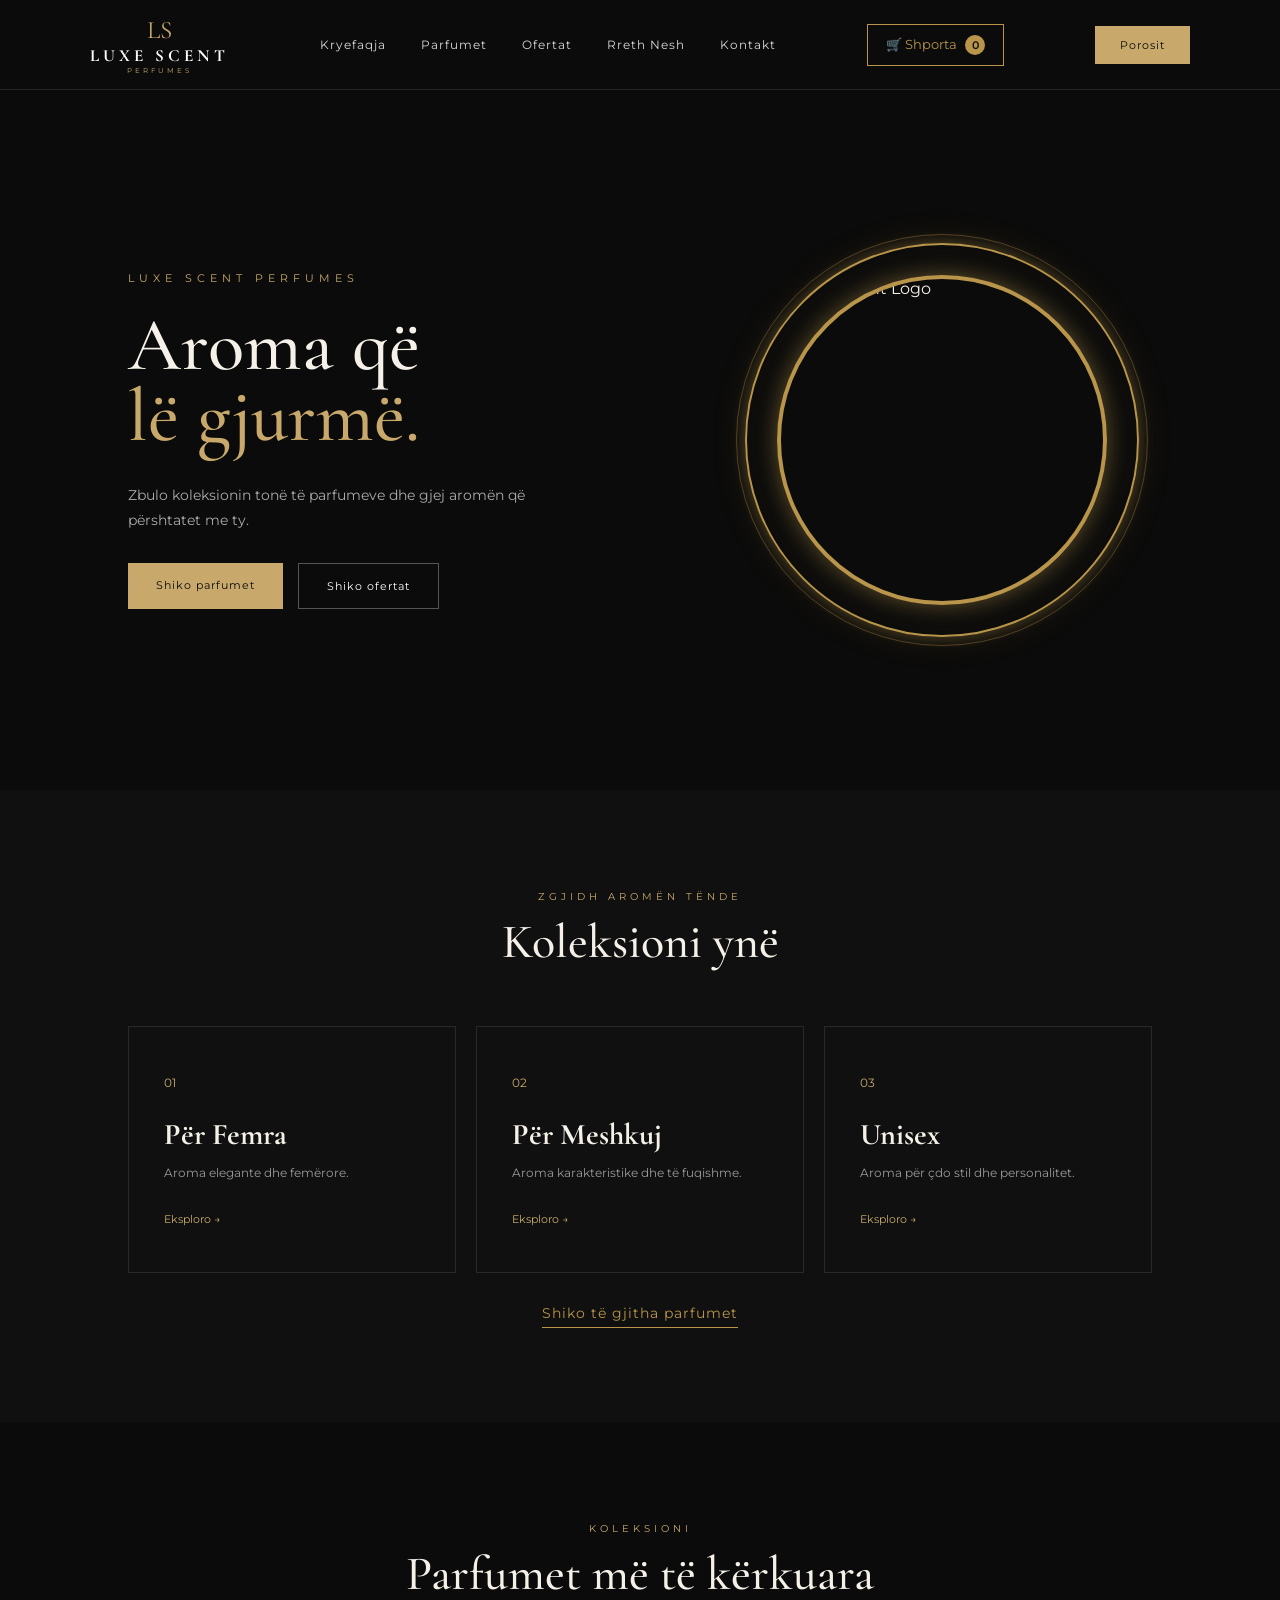
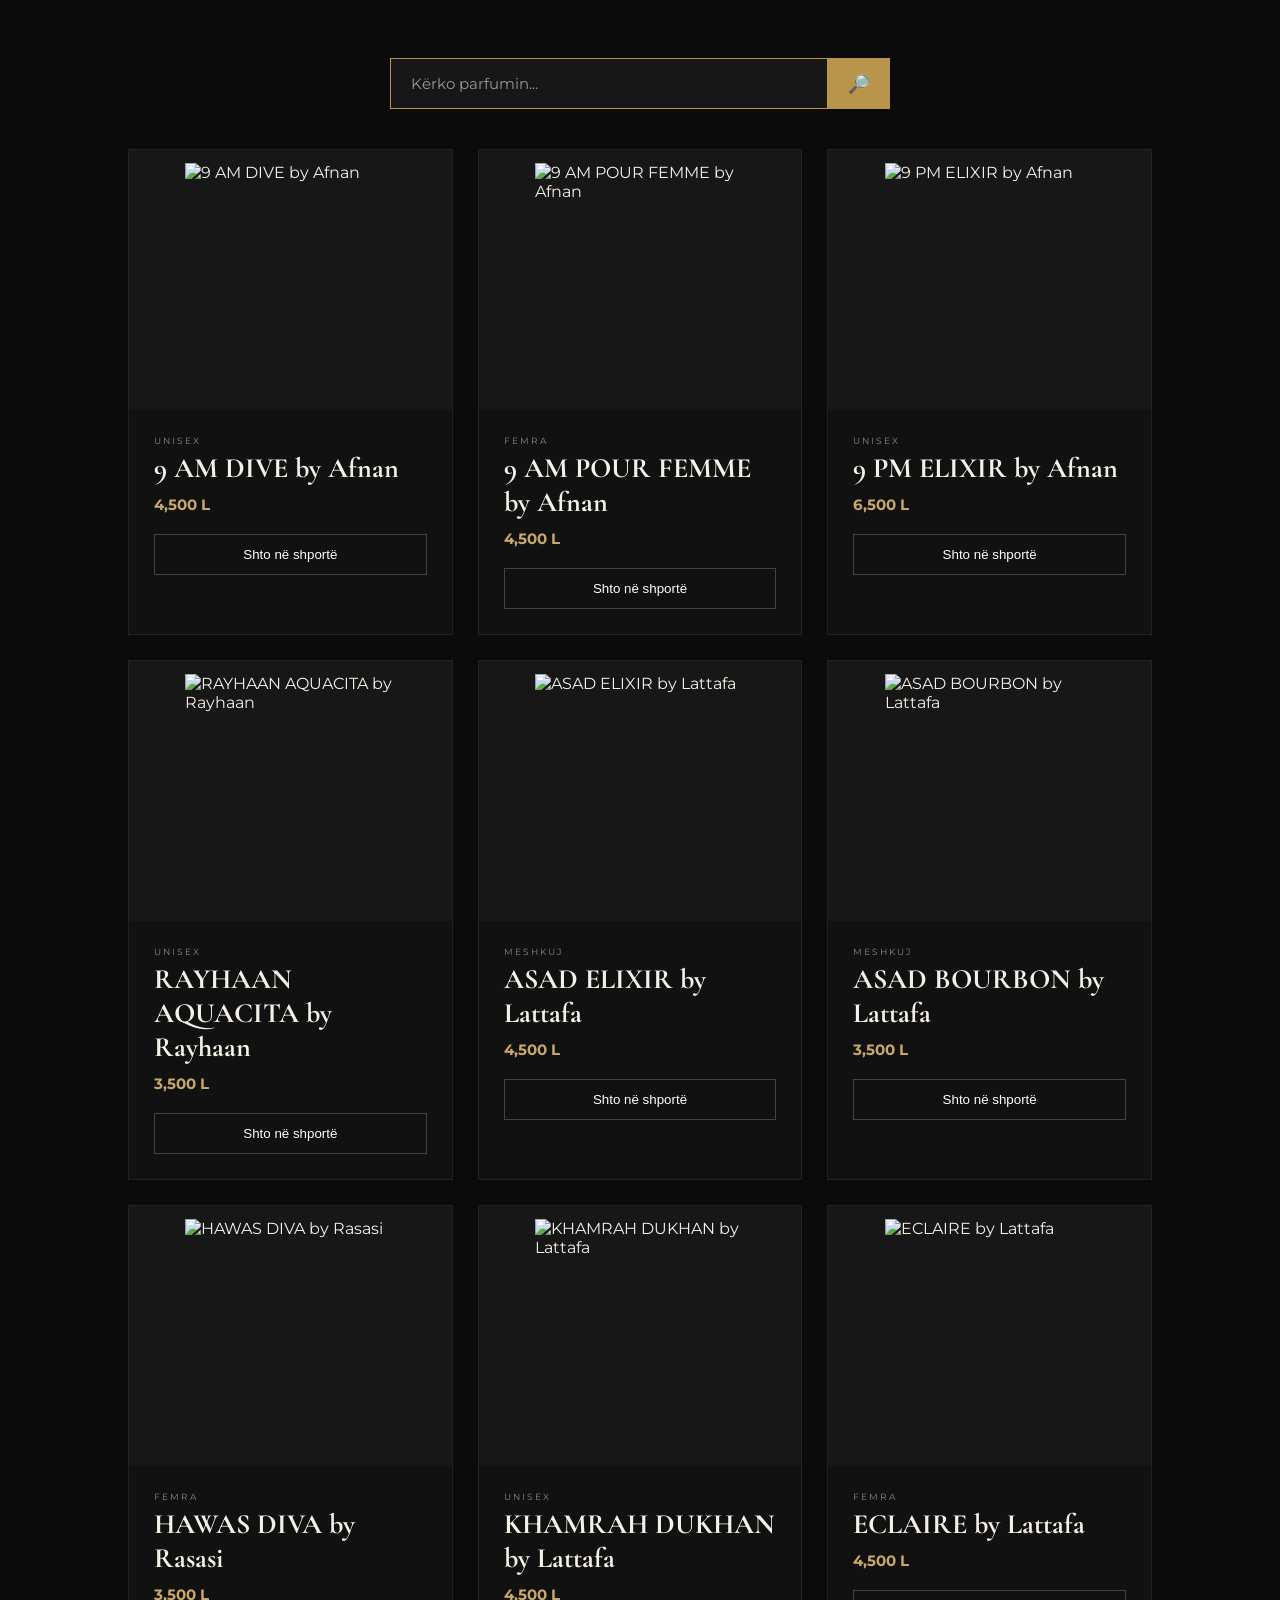
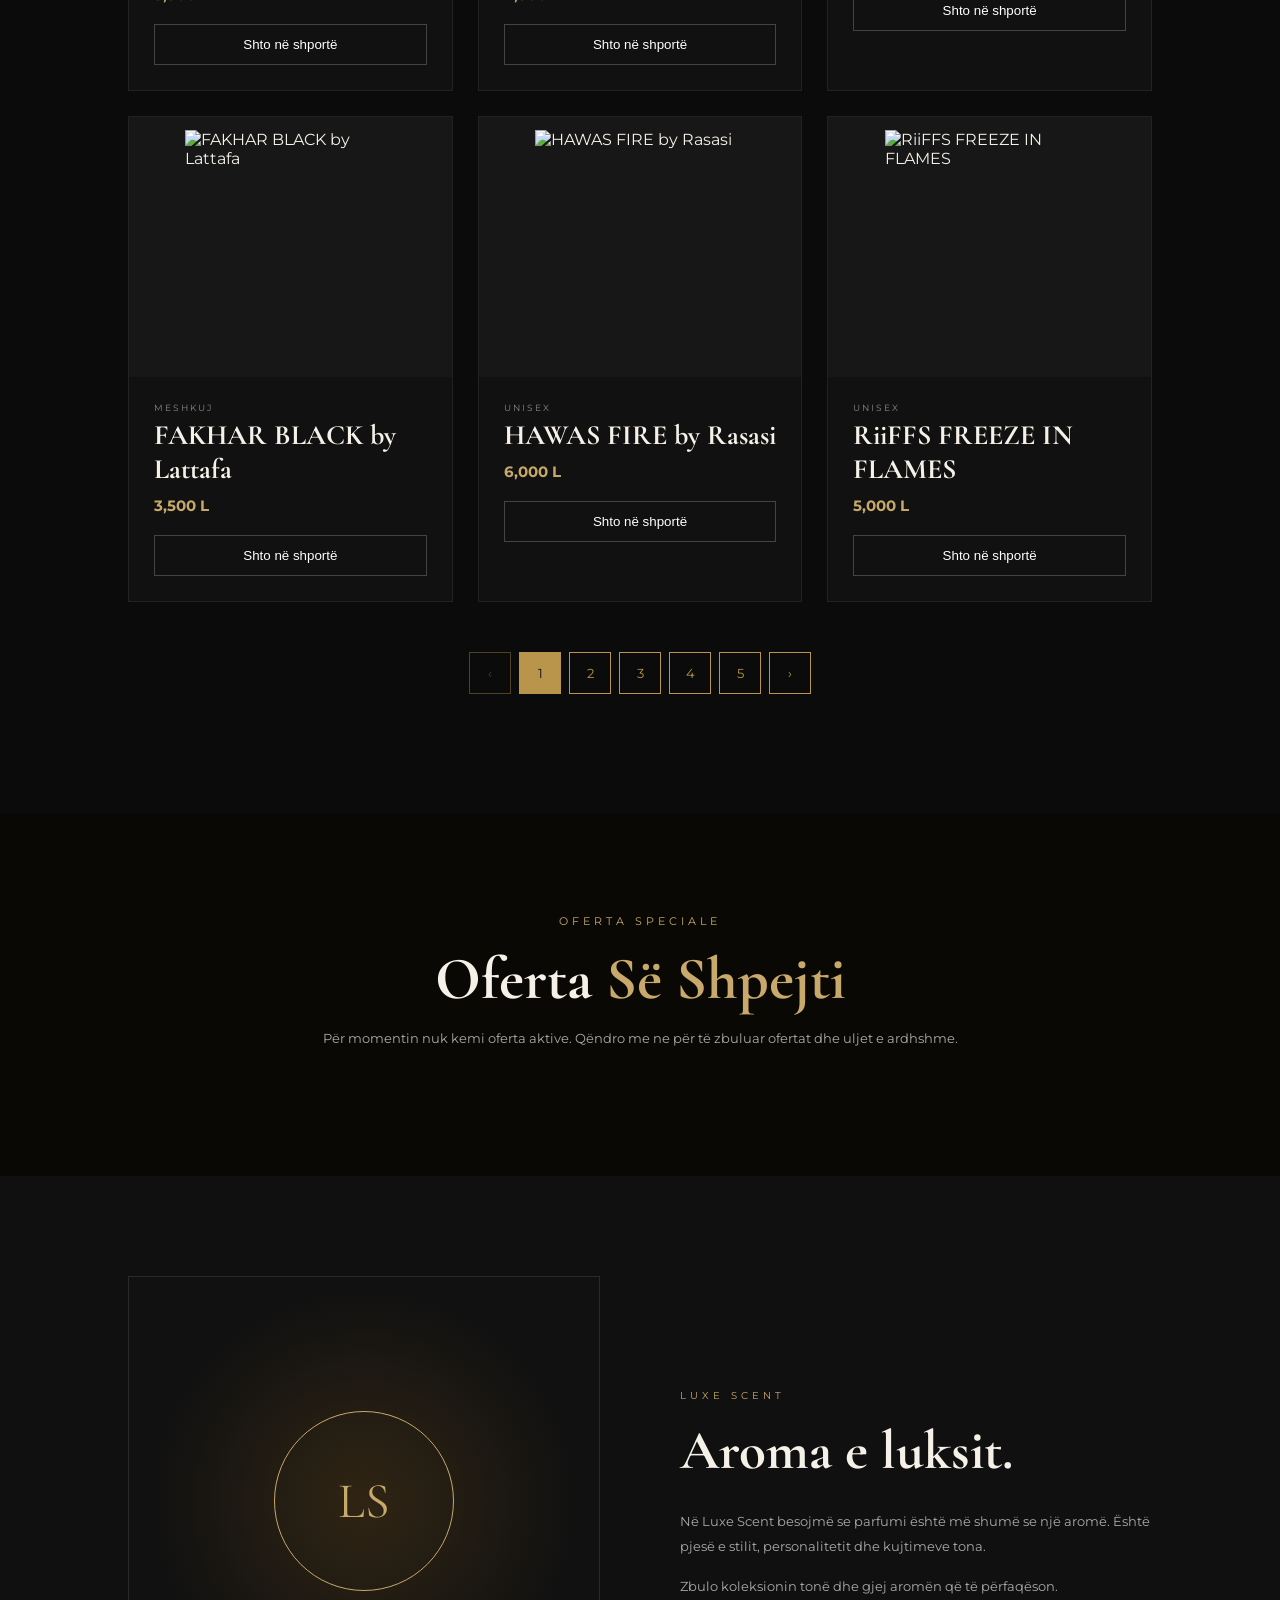
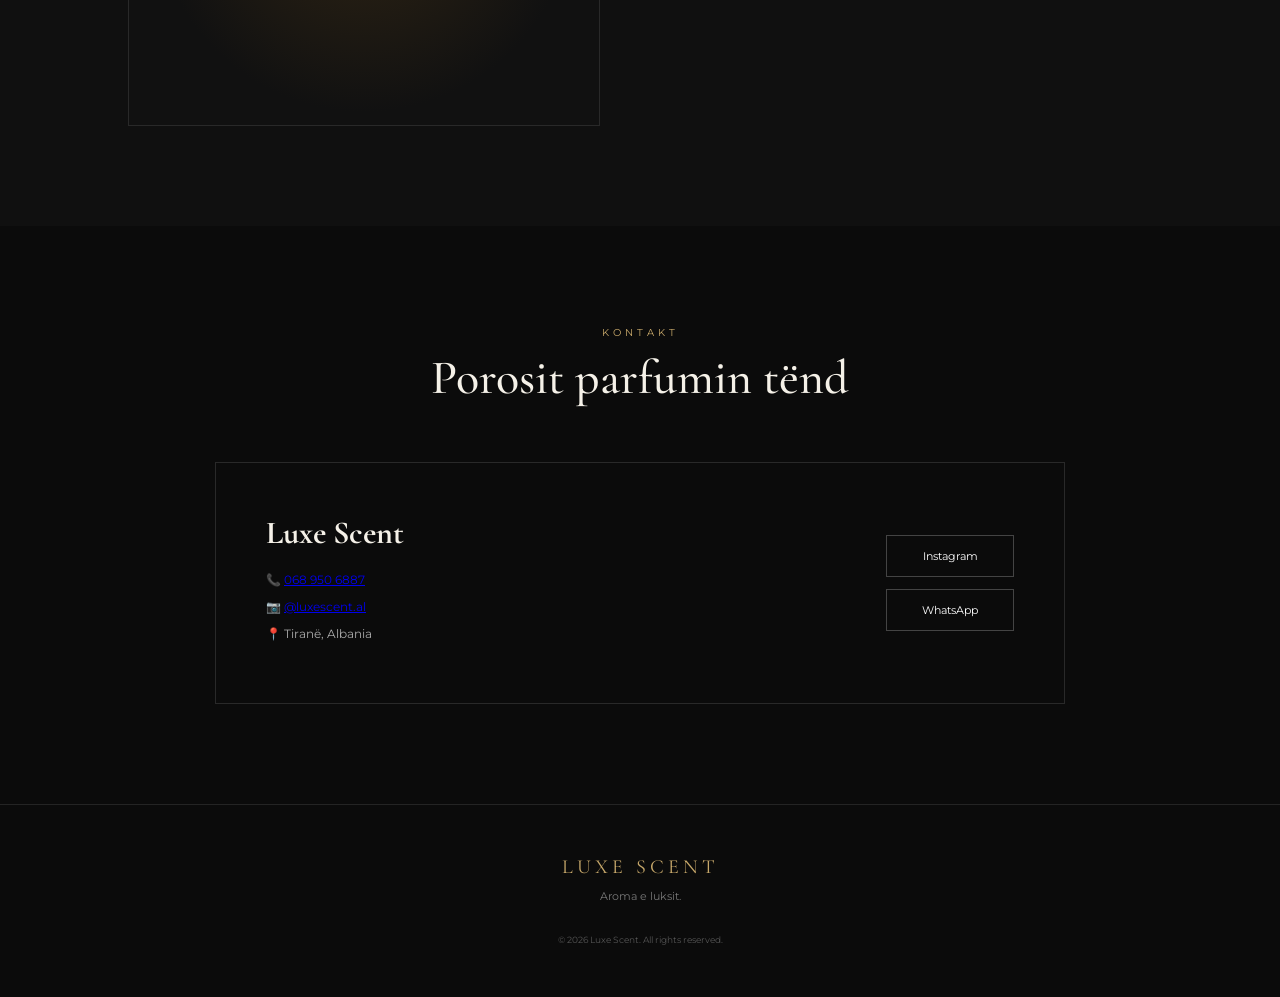
==== index.html @ 18b32ab9 "Add files via upload" ====
<!DOCTYPE html>
<html lang="sq">
<head>
    <meta charset="UTF-8">
    <meta name="viewport" content="width=device-width, initial-scale=1.0">

    <title>Luxe Scent | Aroma e luksit</title>

    <link rel="stylesheet" href="style.css">

    <!-- Google Fonts -->
    <link rel="preconnect" href="https://fonts.googleapis.com">
    <link rel="preconnect" href="https://fonts.gstatic.com" crossorigin>
    <link href="https://fonts.googleapis.com/css2?family=Cormorant+Garamond:wght@400;500;600;700&family=Montserrat:wght@300;400;500;600&display=swap" rel="stylesheet">
</head>

<body>

    <!-- ================= HEADER ================= -->

    <header class="header">

        <div class="logo">
            <span>LS</span>
            <h1>LUXE SCENT</h1>
            <p>PERFUMES</p>
        </div>

        <nav class="navbar">
            <a href="#">Kryefaqja</a>
            <a href="#perfumes">Parfumet</a>
            <a href="#offers">Ofertat</a>
            <a href="#about">Rreth Nesh</a>
            <a href="#contact">Kontakt</a>
        </nav>

        <button class="cart-btn" id="cartButton">
    🛒 Shporta <span id="cartCount">0</span>
        </button>

        <a href="#contact" class="order-btn">
            Porosit
        </a>

    </header>


    <!-- ================= HERO ================= -->

    <main>

        <section class="hero">

            <div class="hero-content">

                <p class="small-title">
                    LUXE SCENT PERFUMES
                </p>

                <h2>
                    Aroma që<br>
                    <span>lë gjurmë.</span>
                </h2>

                <p class="hero-text">
                    Zbulo koleksionin tonë të parfumeve
                    dhe gjej aromën që përshtatet me ty.
                </p>

                <div class="hero-buttons">

                    <a href="#perfumes" class="primary-btn">
                        Shiko parfumet
                    </a>

                    <a href="#offers" class="secondary-btn">
                        Shiko ofertat
                    </a>

                </div>

            </div>


            <div class="hero-image">
                <img src="images/logo.jpg" alt="Luxe Scent Logo">
            </div>

        </section>


        <!-- ================= CATEGORIES ================= -->

        <section class="categories">

            <div class="section-heading">
                <p>ZGJIDH AROMËN TËNDE</p>
                <h2>Koleksioni ynë</h2>
            </div>


            <div class="category-container">

                <div class="category-card">
                    <span>01</span>
                    <h3>Për Femra</h3>
                    <p>Aroma elegante dhe femërore.</p>
                    <a href="#perfumes" class="category-filter" data-category="FEMRA">Eksploro →</a>
                </div>


                <div class="category-card">
                    <span>02</span>
                    <h3>Për Meshkuj</h3>
                    <p>Aroma karakteristike dhe të fuqishme.</p>
                    <a href="#perfumes" class="category-filter" data-category="MESHKUJ">Eksploro →</a>
                </div>


                <div class="category-card">
                    <span>03</span>
                    <h3>Unisex</h3>
                    <p>Aroma për çdo stil dhe personalitet.</p>
                    <a href="#perfumes" class="category-filter" data-category="UNISEX">Eksploro →</a>
                </div>

                <div class="all-products">
                    <a href="#perfumes" id="showAll">Shiko të gjitha parfumet</a>
                </div>

            </div>

        </section>


        <!-- ================= PRODUCTS ================= -->

        <section id="perfumes" class="products">

            <div class="section-heading">

                <p>KOLEKSIONI</p>

                <h2>Parfumet më të kërkuara</h2>

            </div>

            <div class="search-container">

                <input 
                    type="text" 
                    id="searchInput" 
                    placeholder="Kërko parfumin..."
                >

                <button id="searchButton">🔎</button>

            </div>

            <div class="product-container">

                <div class="product-card">
                    <div class="product-image">
                        <img src="images/9amdive.jpg" alt="9 AM DIVE by Afnan">
                    </div>
                    <div class="product-info">
                        <p class="category">UNISEX</p>
                        <h3>9 AM DIVE by Afnan</h3>
                        <strong>4,500 L</strong>
                        <button class="add-to-cart">Shto në shportë</button>    
                    </div>
                </div>

                <div class="product-card">
                    <div class="product-image">
                        <img src="images/9ampour.jpg" alt="9 AM POUR FEMME by Afnan">
                    </div>
                    <div class="product-info">
                        <p class="category">FEMRA</p>
                        <h3>9 AM POUR FEMME by Afnan</h3>
                        <strong>4,500 L</strong>
                        <button class="add-to-cart">Shto në shportë</button>
                    </div>
                </div>

                <div class="product-card">
                    <div class="product-image">
                        <img src="images/9pmelixir.jpg" alt="9 PM ELIXIR by Afnan">
                    </div>
                    <div class="product-info">
                        <p class="category">UNISEX</p>
                        <h3>9 PM ELIXIR by Afnan</h3>
                        <strong>6,500 L</strong>
                        <button class="add-to-cart">Shto në shportë</button>
                    </div>
                </div>

                <div class="product-card">
                    <div class="product-image">
                        <img src="images/aquacita.jpg" alt="RAYHAAN AQUACITA by Rayhaan">
                    </div>
                    <div class="product-info">
                        <p class="category">UNISEX</p>
                        <h3>RAYHAAN AQUACITA by Rayhaan</h3>
                        <strong>3,500 L</strong>
                        <button class="add-to-cart">Shto në shportë</button>
                    </div>
                </div>

                <div class="product-card">
                    <div class="product-image">
                        <img src="images/asadelixir.jpg" alt="ASAD ELIXIR by Lattafa">
                    </div>
                    <div class="product-info">
                        <p class="category">MESHKUJ</p>
                        <h3>ASAD ELIXIR by Lattafa</h3>
                        <strong>4,500 L</strong>
                        <button class="add-to-cart">Shto në shportë</button>
                    </div>
                </div>

                <div class="product-card">
                    <div class="product-image">
                        <img src="images/bourbon.jpg" alt="ASAD BOURBON by Lattafa">
                    </div>
                    <div class="product-info">
                        <p class="category">MESHKUJ</p>
                        <h3>ASAD BOURBON by Lattafa</h3>
                        <strong>3,500 L</strong>
                        <button class="add-to-cart">Shto në shportë</button>
                    </div>
                </div>
                
                <div class="product-card">
                    <div class="product-image">
                        <img src="images/diva.jpg" alt="HAWAS DIVA by Rasasi">
                    </div>
                    <div class="product-info">
                        <p class="category">FEMRA</p>
                        <h3>HAWAS DIVA by Rasasi</h3>
                        <strong>3,500 L</strong>
                        <button class="add-to-cart">Shto në shportë</button>
                    </div>
                </div>

                <div class="product-card">
                    <div class="product-image">
                        <img src="images/dukhan.jpg" alt="KHAMRAH DUKHAN by Lattafa">
                    </div>
                    <div class="product-info">
                        <p class="category">UNISEX</p>
                        <h3>KHAMRAH DUKHAN by Lattafa</h3>
                        <strong>4,500 L</strong>
                        <button class="add-to-cart">Shto në shportë</button>    
                    </div>
                </div>

                <div class="product-card">
                    <div class="product-image">
                        <img src="images/eclaire.jpg" alt="ECLAIRE by Lattafa">
                    </div>
                    <div class="product-info">
                        <p class="category">FEMRA</p>
                        <h3>ECLAIRE by Lattafa</h3>
                        <strong>4,500 L</strong>
                        <button class="add-to-cart">Shto në shportë</button>    
                    </div>
                </div>

                <div class="product-card">
                    <div class="product-image">
                        <img src="images/fakharblack.jpg" alt="FAKHAR BLACK by Lattafa">
                    </div>
                    <div class="product-info">
                        <p class="category">MESHKUJ</p>
                        <h3>FAKHAR BLACK by Lattafa</h3>
                        <strong>3,500 L</strong>
                        <button class="add-to-cart">Shto në shportë</button>    
                    </div>
                </div>

                <div class="product-card">
                    <div class="product-image">
                        <img src="images/fire.jpg" alt="HAWAS FIRE by Rasasi">
                    </div>
                    <div class="product-info">
                        <p class="category">UNISEX</p>
                        <h3>HAWAS FIRE by Rasasi</h3>
                        <strong>6,000 L</strong>
                        <button class="add-to-cart">Shto në shportë</button>    
                    </div>
                </div>

                <div class="product-card">
                    <div class="product-image">
                        <img src="images/flames.jpg" alt="RiiFFS FREEZE IN FLAMES">
                    </div>
                    <div class="product-info">
                        <p class="category">UNISEX</p>
                        <h3>RiiFFS FREEZE IN FLAMES</h3>
                        <strong>5,000 L</strong>
                        <button class="add-to-cart">Shto në shportë</button>    
                    </div>
                </div>

                <div class="product-card">
                    <div class="product-image">
                        <img src="images/freeze.jpg" alt="FREEZE by RiiFFS">
                    </div>
                    <div class="product-info">
                        <p class="category">UNISEX</p>
                        <h3>FREEZE by RiiFFS</h3>
                        <strong>4,000 L</strong>
                        <button class="add-to-cart">Shto në shportë</button>    
                    </div>
                </div>

                <div class="product-card">
                    <div class="product-image">
                        <img src="images/hawasice.jpg" alt="HAWAS ICE by Rasasi">
                    </div>
                    <div class="product-info">
                        <p class="category">MESHKUJ</p>
                        <h3>HAWAS ICE by Rasasi</h3>
                        <strong>5,000 L</strong>
                        <button class="add-to-cart">Shto në shportë</button>    
                    </div>
                </div>

                <div class="product-card">
                    <div class="product-image">
                        <img src="images/hawaspink.jpg" alt="HAWAS PINK by Rasasi">
                    </div>
                    <div class="product-info">
                        <p class="category">FEMRA</p>
                        <h3>HAWAS PINK by Rasasi</h3>
                        <strong>4,500 L</strong>
                        <button class="add-to-cart">Shto në shportë</button>    
                    </div>
                </div>

                <div class="product-card">
                    <div class="product-image">
                        <img src="images/khamrah.jpg" alt="KHAMRAH by Lattafa">
                    </div>
                    <div class="product-info">
                        <p class="category">UNISEX</p>
                        <h3>KHAMRAH by Lattafa</h3>
                        <strong>4,500 L</strong>
                        <button class="add-to-cart">Shto në shportë</button>    
                    </div>
                </div>

                <div class="product-card">
                    <div class="product-image">
                        <img src="images/kiss.jpg" alt="KISS BY Rayhaan">
                    </div>
                    <div class="product-info">
                        <p class="category">FEMRA</p>
                        <h3>KISS by Rayhaan</h3>
                        <strong>3,500 L</strong>
                        <button class="add-to-cart">Shto në shportë</button>    
                    </div>
                </div>

                <div class="product-card">
                    <div class="product-image">
                        <img src="images/mandarin.jpg" alt="ODYSSEY MANDARIN SKY by Armaf">
                    </div>
                    <div class="product-info">
                        <p class="category">MESHKUJ</p>
                        <h3>ODYSSEY MANDARIN SKY by Armaf</h3>
                        <strong>4,500 L</strong>
                        <button class="add-to-cart">Shto në shportë</button>    
                    </div>
                </div>

                <div class="product-card">
                    <div class="product-image">
                        <img src="images/mandarinelixir.jpg" alt="ODYSSEY MANDARIN SKY ELIXIR by Armaf">
                    </div>
                    <div class="product-info">
                        <p class="category">UNISEX</p>
                        <h3>ODYSSEY MANDARIN SKY ELIXIR by Armaf</h3>
                        <strong>4,000 L</strong>
                        <button class="add-to-cart">Shto në shportë</button>    
                    </div>
                </div>

                <div class="product-card">
                    <div class="product-image">
                        <img src="images/marwa.jpg" alt="MARWA by Arabiyat Prestige">
                    </div>
                    <div class="product-info">
                        <p class="category">UNISEX</p>
                        <h3>MARWA by Arabiyat Prestige</h3>
                        <strong>5,000 L</strong>
                        <button class="add-to-cart">Shto në shportë</button>    
                    </div>
                </div>

                <div class="product-card">
                    <div class="product-image">
                        <img src="images/mineralegold.jpg" alt="MINERALE GOLD by Maison Alhambra">
                    </div>
                    <div class="product-info">
                        <p class="category">UNISEX</p>
                        <h3>MINERALE GOLD by Maison Alhambra</h3>
                        <strong>3,000 L</strong>
                        <button class="add-to-cart">Shto në shportë</button>    
                    </div>
                </div>

                <div class="product-card">
                    <div class="product-image">
                        <img src="images/naturalforest.jpg" alt="NATURAL FOREST by Al Haramain">
                    </div>
                    <div class="product-info">
                        <p class="category">UNISEX</p>
                        <h3>NATURAL FOREST by Al Haramain</h3>
                        <strong>9,000 L</strong>
                        <button class="add-to-cart">Shto në shportë</button>    
                    </div>
                </div>

                <div class="product-card">
                    <div class="product-image">
                        <img src="images/newyork.jpg" alt="NEW YORK - THE CITY OF DREAMS by Lattafa Pride">
                    </div>
                    <div class="product-info">
                        <p class="category">UNISEX</p>
                        <h3>NEW YORK - THE CITY OF DREAMS by Lattafa Pride</h3>
                        <strong>4,000 L</strong>
                        <button class="add-to-cart">Shto në shportë</button>    
                    </div>
                </div>

                <div class="product-card">
                    <div class="product-image">
                        <img src="images/odysseyaqua.jpg" alt="ODYSSEY AQUA by Armaf">
                    </div>
                    <div class="product-info">
                        <p class="category">MESHKUJ</p>
                        <h3>ODYSSEY AQUA by Armaf</h3>
                        <strong>4,000 L</strong>
                        <button class="add-to-cart">Shto në shportë</button>    
                    </div>
                </div>

                <div class="product-card">
                    <div class="product-image">
                        <img src="images/pinkpop.jpg" alt="ODYSSEY PINK POP by Armaf">
                    </div>
                    <div class="product-info">
                        <p class="category">FEMRA</p>
                        <h3>ODYSSEY PINK POP by Armaf</h3>
                        <strong>4,000 L</strong>
                        <button class="add-to-cart">Shto në shportë</button>    
                    </div>
                </div>

                <div class="product-card">
                    <div class="product-image">
                        <img src="images/qahwa.jpg" alt="KHAMRAH QAHWA by Lattafa">
                    </div>
                    <div class="product-info">
                        <p class="category">UNISEX</p>
                        <h3>KHAMRAH QAHWA by Lattafa</h3>
                        <strong>4,500 L</strong>
                        <button class="add-to-cart">Shto në shportë</button>    
                    </div>
                </div>

                <div class="product-card">
                    <div class="product-image">
                        <img src="images/queen.jpg" alt="QUEEN OF ARABIA by Lattafa">
                    </div>
                    <div class="product-info">
                        <p class="category">FEMRA</p>
                        <h3>QUEEN OF ARABIA by Lattafa</h3>
                        <strong>6,500 L</strong>
                        <button class="add-to-cart">Shto në shportë</button>   
                    </div>
                </div>

                <div class="product-card">
                    <div class="product-image">
                        <img src="images/rayhaanelixir.jpg" alt="RAYHAAN ELIXIR by Rayhaan">
                    </div>
                    <div class="product-info">
                        <p class="category">MESHKUJ</p>
                        <h3>RAYHAAN ELIXIR by Rayhaan</h3>
                        <strong>3,000 L</strong>
                        <button class="add-to-cart">Shto në shportë</button>   
                    </div>
                </div>

                <div class="product-card">
                    <div class="product-image">
                        <img src="images/safa.jpg" alt="SAFA by Arabiyat Prestige">
                    </div>
                    <div class="product-info">
                        <p class="category">FEMRA</p>
                        <h3>SAFA by Arabiyat Prestige</h3>
                        <strong>5,000 L</strong>
                        <button class="add-to-cart">Shto në shportë</button> 
                    </div>
                </div>

                <div class="product-card">
                    <div class="product-image">
                        <img src="images/shadow.jpg" alt="SHIYAAKA SHADOW by Khadlaj">
                    </div>
                    <div class="product-info">
                        <p class="category">MESHKUJ</p>
                        <h3>SHIYAAKA SHADOW by Khadlaj</h3>
                        <strong>3,500 L</strong>
                        <button class="add-to-cart">Shto në shportë</button>
                    </div>
                </div>

                <div class="product-card">
                    <div class="product-image">
                        <img src="images/shiyaakasky.jpg" alt="SHIYAAKA SKY by Khadlaj">
                    </div>
                    <div class="product-info">
                        <p class="category">MESHKUJ</p>
                        <h3>SHIYAAKA SKY by Khadlaj</h3>
                        <strong>4,000 L</strong>
                        <button class="add-to-cart">Shto në shportë</button> 
                    </div>
                </div>

                <div class="product-card">
                    <div class="product-image">
                        <img src="images/universe.jpg" alt="ART OF UNIVERSE by Lattafa">
                    </div>
                    <div class="product-info">
                        <p class="category">MESHKUJ</p>
                        <h3>ART OF UNIVERSE by Lattafa</h3>
                        <strong>6,000 L</strong>
                        <button class="add-to-cart">Shto në shportë</button> 
                    </div>
                </div>

                <div class="product-card">
                    <div class="product-image">
                        <img src="images/yaracandy.jpg" alt="YARA CANDY by Lattafa">
                    </div>
                    <div class="product-info">
                        <p class="category">FEMRA</p>
                        <h3>YARA CANDY by Lattafa</h3>
                        <strong>3,500 L</strong>
                        <button class="add-to-cart">Shto në shportë</button>    
                    </div>
                </div>

                <div class="product-card">
                    <div class="product-image">
                        <img src="images/yaraelixir.jpg" alt="YARA ELIXIR by Lattafa">
                    </div>
                    <div class="product-info">
                        <p class="category">FEMRA</p>
                        <h3>YARA ELIXIR by Lattafa</h3>
                        <strong>4,500 L</strong>
                        <button class="add-to-cart">Shto në shportë</button>    
                    </div>
                </div>

                <div class="product-card">
                    <div class="product-image">
                        <img src="images/yaramoi.jpg" alt="YARA MOI by Lattafa">
                    </div>
                    <div class="product-info">
                        <p class="category">FEMRA</p>
                        <h3>YARA MOI by Lattafa</h3>
                        <strong>3,500 L</strong>
                        <button class="add-to-cart">Shto në shportë</button>    
                    </div>
                </div>

                <div class="product-card">
                    <div class="product-image">
                        <img src="images/yaratous.jpg" alt="YARA TOUS by Lattafa">
                    </div>
                    <div class="product-info">
                        <p class="category">FEMRA</p>
                        <h3>YARA TOUS by Lattafa</h3>
                        <strong>3,500 L</strong>
                        <button class="add-to-cart">Shto në shportë</button>   
                    </div>
                </div>

                <div class="product-card">
                    <div class="product-image">
                        <img src="images/zanzibar.jpg" alt="ASAD ZANZIBAR by Lattafa">
                    </div>
                    <div class="product-info">
                        <p class="category">MESHKUJ</p>
                        <h3>ASAD ZANZIBAR by Lattafa</h3>
                        <strong>3,500 L</strong>
                        <button class="add-to-cart">Shto në shportë</button>   
                    </div>
                </div>

                <div class="product-card">
                    <div class="product-image">
                        <img src="images/momento.jpg" alt="Momento by Riiffs">
                    </div>
                    <div class="product-info">
                        <p class="category">UNISEX</p>
                        <h3>Momento by Riiffs</h3>
                        <strong>4,500 L</strong>
                        <button class="add-to-cart">Shto në shportë</button>
                    </div>
                </div>

                <div class="product-card">
                    <div class="product-image">
                        <img src="images/lavagold.jpg" alt="Rasasi Hawas Lava Gold">
                    </div>
                    <div class="product-info">
                        <p class="category">MESHKUJ</p>
                        <h3>Rasasi Hawas Lava Gold</h3>
                        <strong>4,500 L</strong>
                        <button class="add-to-cart">Shto në shportë</button>
                    </div>
                </div>

                <div class="product-card">
                    <div class="product-image">
                        <img src="images/goldedition.jpg" alt="Al Haramain Amber Oud Gold Edition">
                    </div>
                    <div class="product-info">
                        <p class="category">UNISEX</p>
                        <h3>Al Haramain Amber Oud Gold Edition</h3>
                        <strong>7,000 L</strong>
                        <button class="add-to-cart">Shto në shportë</button>
                    </div>
                </div>

                <div class="product-card">
                    <div class="product-image">
                        <img src="images/badee.jpg" alt="Lattafa Badee Al Oud Amethyst Fusion">
                    </div>
                    <div class="product-info">
                        <p class="category">UNISEX</p>
                        <h3>Lattafa Badee Al Oud Amethyst Fusion</h3>
                        <strong>4,000 L</strong>
                        <button class="add-to-cart">Shto në shportë</button>
                    </div>
                </div>

                <div class="product-card">
                    <div class="product-image">
                        <img src="images/alnoor.jpg" alt="Arabiyat Prestige - Al Noor">
                    </div>
                    <div class="product-info">
                        <p class="category">UNISEX</p>
                        <h3>Arabiyat Prestige - Al Noor</h3>
                        <strong>5,000 L</strong>
                        <button class="add-to-cart">Shto në shportë</button>
                    </div>
                </div>

                <div class="product-card">
                    <div class="product-image">
                        <img src="images/golddigger.jpg" alt="Rasasi Hawas Gold Digger">
                    </div>
                    <div class="product-info">
                        <p class="category">MESHKUJ</p>
                        <h3>Rasasi Hawas Gold Digger</h3>
                        <strong>4,500 L</strong>
                        <button class="add-to-cart">Shto në shportë</button>
                    </div>
                </div>

                <div class="product-card">
                    <div class="product-image">
                        <img src="images/thunder.jpg" alt="Rasasi Hawas Thunder">
                    </div>
                    <div class="product-info">
                        <p class="category">MESHKUJ</p>
                        <h3>Rasasi Hawas Thunder</h3>
                        <strong>4,500 L</strong>
                        <button class="add-to-cart">Shto në shportë</button>
                    </div>
                </div>

                <div class="product-card">
                    <div class="product-image">
                        <img src="images/reina.jpg" alt="Rasasi Hawas Reina">
                    </div>
                    <div class="product-info">
                        <p class="category">FEMRA</p>
                        <h3>Rasasi Hawas Reina</h3>
                        <strong>4,500 L</strong>
                        <button class="add-to-cart">Shto në shportë</button>
                    </div>
                </div>

                <div class="product-card">
                    <div class="product-image">
                        <img src="images/uhud.jpg" alt="Arabiyat Prestige - Uhud">
                    </div>
                    <div class="product-info">
                        <p class="category">UNISEX</p>
                        <h3>Arabiyat Prestige - Uhud</h3>
                        <strong>5,000 L</strong>
                        <button class="add-to-cart">Shto në shportë</button>
                    </div>
                </div>

                <div class="product-card">
                    <div class="product-image">
                        <img src="images/fakharwomen.jpg" alt="Fakhar Women">
                    </div>
                    <div class="product-info">
                        <p class="category">FEMRA</p>
                        <h3>Fakhar Women</h3>
                        <strong>3,500 L</strong>
                        <button class="add-to-cart">Shto në shportë</button>
                    </div>
                </div>

                <div class="product-card">
                    <div class="product-image">
                        <img src="images/niche.jpg" alt="Lattafa Niche Emarati Khanjar">
                    </div>
                    <div class="product-info">
                        <p class="category">UNISEX</p>
                        <h3>Lattafa Niche Emarati Khanjar</h3>
                        <strong>6,000 L</strong>
                        <button class="add-to-cart">Shto në shportë</button>
                    </div>
                </div>

                <div class="product-card">
                    <div class="product-image">
                        <img src="images/glory.jpg" alt="Badee Al Oud - Oud for Glory">
                    </div>
                    <div class="product-info">
                        <p class="category">UNISEX</p>
                        <h3>Badee Al Oud - Oud for Glory</h3>
                        <strong>4,000 L</strong>
                        <button class="add-to-cart">Shto në shportë</button>
                    </div>
                </div>

                <div class="product-card">
                    <div class="product-image">
                        <img src="images/paris.jpg" alt="Lattafa Pride Love in Paris">
                    </div>
                    <div class="product-info">
                        <p class="category">UNISEX</p>
                        <h3>Lattafa Pride Love in Paris</h3>
                        <strong>4,000 L</strong>
                        <button class="add-to-cart">Shto në shportë</button>
                    </div>
                </div>

                <div class="product-card">
                    <div class="product-image">
                        <img src="images/bella.jpg" alt="Glacier Bella">
                    </div>
                    <div class="product-info">
                        <p class="category">FEMRA</p>
                        <h3>Glacier Bella</h3>
                        <strong>3,000 L</strong>
                        <button class="add-to-cart">Shto në shportë</button>
                    </div>
                </div>

                <div class="product-card">
                    <div class="product-image">
                        <img src="images/mango.jpg" alt="Odyssey Go Mango">
                    </div>
                    <div class="product-info">
                        <p class="category">UNISEX</p>
                        <h3>Odyssey Go Mango</h3>
                        <strong>4,000 L</strong>
                        <button class="add-to-cart">Shto në shportë</button>
                    </div>
                </div>

                <div class="product-card">
                    <div class="product-image">
                        <img src="images/aoud.jpg" alt="Odyssey Aoud">
                    </div>
                    <div class="product-info">
                        <p class="category">MESHKUJ</p>
                        <h3>Odyssey Aoud</h3>
                        <strong>4,000 L</strong>
                        <button class="add-to-cart">Shto në shportë</button>
                    </div>
                </div>

                <div class="product-card">
                    <div class="product-image">
                        <img src="images/marshmallow.jpg" alt="Odyssey Marshmallow">
                    </div>
                    <div class="product-info">
                        <p class="category">UNISEX</p>
                        <h3>Odyssey Marshmallow</h3>
                        <strong>4,000 L</strong>
                        <button class="add-to-cart">Shto në shportë</button>
                    </div>
                </div>

                <div class="product-card">
                    <div class="product-image">
                        <img src="images/nocturno.jpg" alt="Nocturno Elixir - Rayhaan">
                    </div>
                    <div class="product-info">
                        <p class="category">MESHKUJ</p>
                        <h3>Nocturno Elixir - Rayhaan</h3>
                        <strong>3,500 L</strong>
                        <button class="add-to-cart">Shto në shportë</button>
                    </div>
                </div>

                <div class="product-card">
                    <div class="product-image">
                        <img src="images/ramad.jpg" alt="Arabiyat Prestige Ramad Earthy">
                    </div>
                    <div class="product-info">
                        <p class="category">UNISEX</p>
                        <h3>Arabiyat Prestige Ramad Earthy</h3>
                        <strong>4,000 L</strong>
                        <button class="add-to-cart">Shto në shportë</button>
                    </div>
                </div>

                <div class="product-card">
                    <div class="product-image">
                        <img src="images/dreams.jpg" alt="Khadlaj Island Dreams">
                    </div>
                    <div class="product-info">
                        <p class="category">UNISEX</p>
                        <h3>Khadlaj Island Dreams</h3>
                        <strong>4,000 L</strong>
                        <button class="add-to-cart">Shto në shportë</button>
                    </div>
                </div>

                <div class="product-card">
                    <div class="product-image">
                        <img src="images/eclatwomen.jpg" alt="Rasasi Hawas Eclat">
                    </div>
                    <div class="product-info">
                        <p class="category">FEMRA</p>
                        <h3>Rasasi Hawas Eclat</h3>
                        <strong>3,500 L</strong>
                        <button class="add-to-cart">Shto në shportë</button>
                    </div>
                </div>

            </div>

            <div class="pagination" id="pagination"></div>

        </section>


        <!-- ================= OFFER ================= -->

        <section id="offers" class="offer">

            <div>

                <p>OFERTA SPECIALE</p>

                <h2>
                    Oferta
                    <span>Së Shpejti</span>
                </h2>

                <p>
                    Për momentin nuk kemi oferta aktive.
                    Qëndro me ne për të zbuluar ofertat
                    dhe uljet e ardhshme.
                </p>

            </div>

        </section>

        <!-- ================= ABOUT ================= -->

        <section id="about" class="about">

            <div class="about-image">
                <div class="about-logo">
                    LS
                </div>
            </div>


            <div class="about-content">

                <p>LUXE SCENT</p>

                <h2>
                    Aroma e luksit.
                </h2>

                <p>
                    Në Luxe Scent besojmë se parfumi është më shumë
                    se një aromë. Është pjesë e stilit, personalitetit
                    dhe kujtimeve tona.
                </p>

                <p>
                    Zbulo koleksionin tonë dhe gjej aromën
                    që të përfaqëson.
                </p>

            </div>

        </section>


        <!-- ================= CONTACT ================= -->

<section id="contact" class="contact">

    <div class="section-heading">

        <p>KONTAKT</p>

        <h2>Porosit parfumin tënd</h2>

    </div>


    <div class="contact-container">

        <div class="contact-info">

            <h3>Luxe Scent</h3>

            <p>
                📞
                <a href="https://wa.me/355689506887" target="_blank">
                    068 950 6887
                </a>
            </p>

            <p>
                📷
                <a href="https://www.instagram.com/luxescent.al/" target="_blank">
                    @luxescent.al
                </a>
            </p>

            <p>
                📍 Tiranë, Albania
            </p>


        </div>


        <div class="contact-buttons">

            <a href="https://www.instagram.com/luxescent.al/" 
               target="_blank" 
               class="contact-btn">
                Instagram
            </a>

            <a href="https://wa.me/355689506887" 
               target="_blank" 
               class="contact-btn">
                WhatsApp
            </a>

        </div>

    </div>

</section>

    </main>


    <!-- ================= FOOTER ================= -->

    <footer>

        <div class="footer-logo">
            LUXE SCENT
        </div>

        <p>
            Aroma e luksit.
        </p>

        <small>
            © 2026 Luxe Scent. All rights reserved.
        </small>

    </footer>
    <div class="product-modal" id="productModal">

    <div class="modal-content">

        <button class="close-modal" id="closeModal">&times;</button>

        <div class="modal-image">
            <img id="modalImage" src="" alt="">
        </div>

        <div class="modal-info">

            <p id="modalCategory"></p>

            <h2 id="modalName"></h2>

            <strong id="modalPrice"></strong>

            <div class="modal-details">

    <p>
        <strong>Notat e sipërme:</strong>
        <span id="modalTopNotes"></span>
    </p>

    <p>
        <strong>Notat e zemrës:</strong>
        <span id="modalHeartNotes"></span>
    </p>

    <p>
        <strong>Notat e bazës:</strong>
        <span id="modalBaseNotes"></span>
    </p>

    <p>
        <strong>Madhësia:</strong>
        <span id="modalSize"></span>
    </p>

    <p>
        <strong>Përshkrimi:</strong>
        <span id="modalDescription"></span>
    </p>

</div>

    <div class="purchase-row">

    <div class="quantity-container">
        <strong>Sasia:</strong>

        <div class="quantity-controls">
    <button type="button" id="decreaseQuantity">−</button>

    <input
        type="number"
        id="quantity"
        value="1"
        min="1"
        step="1"
    >

    <button type="button" id="increaseQuantity">+</button>
</div>
    </div>

    <button class="order-modal">Shto në shportë</button>

</div>

        </div>

    </div>

</div>

<div class="cart-overlay" id="cartOverlay">

    <div class="cart-panel">

        <button class="close-cart" id="closeCart">&times;</button>

        <h2>Shporta juaj</h2>

        <div id="cartItems">
            <p class="empty-cart">Shporta është bosh.</p>
        </div>

        <div class="cart-footer">

            <div class="cart-total">
                <span>Totali:</span>
                <strong id="cartTotal">0 L</strong>
            </div>

            <button class="checkout-btn" id="checkoutButton">
                Vazhdo me porosinë
            </button>

        </div>

    </div>

</div>

<div class="checkout-overlay" id="checkoutOverlay">

    <div class="checkout-panel">

        <button class="close-checkout" id="closeCheckout">&times;</button>

        <h2>Plotëso porosinë</h2>

        <p class="checkout-subtitle">
            Plotëso të dhënat më poshtë për të përfunduar porosinë.
        </p>

        <form id="checkoutForm">

            <div class="form-group">
                <label for="customerName">Emri dhe Mbiemri</label>
                <input type="text" id="customerName" required>
            </div>

            <div class="form-group">
                <label for="customerPhone">Numri i telefonit</label>
                <input type="tel" id="customerPhone" required>
            </div>

            <div class="form-group">
                <label for="customerCity">Qyteti</label>
                <input type="text" id="customerCity" required>
            </div>

            <div class="form-group">
                <label for="customerAddress">Adresa</label>
                <textarea id="customerAddress" rows="3" required></textarea>
            </div>

            <div class="form-group">
                <label for="paymentMethod">Mënyra e pagesës</label>

                <select id="paymentMethod" required>
                    <option value="">Zgjidh mënyrën e pagesës</option>
                    <option value="cash">Cash në dorëzim</option>
                </select>
            </div>

            <div class="checkout-summary">

                <span>Totali i porosisë:</span>

                <strong id="checkoutTotal">
                    0 L
                </strong>

            </div>

            <button type="submit" class="confirm-order">
                Konfirmo porosinë
            </button>

        </form>

    </div>

</div>

<script src="https://cdn.jsdelivr.net/npm/@emailjs/browser@4/dist/email.min.js"></script>
<script src="script.js"></script>

</body>
</html>
---- style.css ----
/* =========================
   RESET
========================= */

* {
    margin: 0;
    padding: 0;
    box-sizing: border-box;
}

html {
    scroll-behavior: smooth;
}

body {
    background: #0b0b0b;
    color: #f5f1e8;
    font-family: "Montserrat", sans-serif;
}


/* =========================
   HEADER
========================= */

.header {
    width: 100%;
    height: 90px;

    display: flex;
    align-items: center;
    justify-content: space-between;

    padding: 0 7%;

    border-bottom: 1px solid #242424;

    background: #0b0b0b;

    position: sticky;
    top: 0;
    z-index: 999;
}


/* LOGO */

.logo {
    text-align: center;
}

.logo span {
    display: block;

    font-family: "Cormorant Garamond", serif;
    font-size: 25px;

    color: #c8a96b;
}

.logo h1 {
    font-family: "Cormorant Garamond", serif;

    font-size: 17px;
    letter-spacing: 4px;

    color: #fff;
}

.logo p {
    font-size: 7px;
    letter-spacing: 3px;

    color: #c8a96b;
}


/* NAVIGATION */

.navbar {
    display: flex;
    gap: 35px;
}

.navbar a {
    color: #d8d8d8;

    text-decoration: none;

    font-size: 12px;
    letter-spacing: 1px;

    transition: 0.3s;
}

.navbar a:hover {
    color: #c8a96b;
}


/* BUTTON */

.order-btn {
    text-decoration: none;

    color: #0b0b0b;
    background: #c8a96b;

    padding: 12px 25px;

    font-size: 11px;
    letter-spacing: 1px;

    transition: 0.3s;
}

.order-btn:hover {
    background: #e0c58b;
}


/* =========================
   HERO
========================= */

.hero {
    min-height: 700px;

    display: flex;
    align-items: center;
    justify-content: space-between;

    padding: 70px 10%;

    overflow: hidden;
}


/* HERO TEXT */

.hero-content {
    max-width: 550px;
}

.small-title {
    color: #c8a96b;

    font-size: 11px;
    letter-spacing: 5px;

    margin-bottom: 25px;
}

.hero h2 {
    font-family: "Cormorant Garamond", serif;

    font-size: 75px;
    line-height: 0.95;

    font-weight: 500;
}

.hero h2 span {
    color: #c8a96b;
}

.hero-text {
    color: #aaa;

    font-size: 14px;
    line-height: 1.8;

    max-width: 450px;

    margin: 30px 0;
}


/* HERO BUTTONS */

.hero-buttons {
    display: flex;
    gap: 15px;
}

.primary-btn,
.secondary-btn {
    display: inline-block;

    text-decoration: none;

    padding: 15px 28px;

    font-size: 11px;
    letter-spacing: 1px;

    transition: 0.3s;
}

.primary-btn {
    background: #c8a96b;
    color: #0b0b0b;
}

.primary-btn:hover {
    background: #e0c58b;
}

.secondary-btn {
    border: 1px solid #555;
    color: #fff;
}

.secondary-btn:hover {
    border-color: #c8a96b;
    color: #c8a96b;
}


/* =========================
   HERO PERFUME
========================= */

.hero-image {
    position: relative;

    width: 450px;
    height: 500px;

    display: flex;
    align-items: center;
    justify-content: center;
}

.gold-circle {
    position: absolute;

    width: 380px;
    height: 380px;

    border: 1px solid #c8a96b;

    border-radius: 50%;

    opacity: 0.4;
}

.perfume-bottle {
    position: relative;

    z-index: 2;
}

.bottle {
    width: 190px;
    height: 280px;

    background: linear-gradient(
        135deg,
        #181818,
        #050505
    );

    border: 1px solid #c8a96b;

    border-radius: 8px 8px 25px 25px;

    box-shadow:
        0 25px 70px rgba(0, 0, 0, 0.8),
        inset 0 0 20px rgba(200, 169, 107, 0.1);

    display: flex;
    align-items: center;
    justify-content: center;

    flex-direction: column;
}

.bottle span {
    font-family: "Cormorant Garamond", serif;

    font-size: 35px;

    color: #c8a96b;
}

.bottle strong {
    font-family: "Cormorant Garamond", serif;

    letter-spacing: 3px;

    color: #fff;
}

.bottle small {
    font-size: 7px;

    letter-spacing: 4px;

    color: #c8a96b;
}

.bottle-cap {
    width: 70px;
    height: 45px;

    background: #c8a96b;

    margin: 0 auto -5px;

    border-radius: 5px 5px 2px 2px;
}


/* =========================
   SECTION GENERAL
========================= */

section {
    padding: 100px 10%;
}

.section-heading {
    text-align: center;

    margin-bottom: 55px;
}

.section-heading p {
    color: #c8a96b;

    font-size: 10px;
    letter-spacing: 4px;

    margin-bottom: 10px;
}

.section-heading h2 {
    font-family: "Cormorant Garamond", serif;

    font-size: 48px;

    font-weight: 500;
}


/* =========================
   CATEGORIES
========================= */

.categories {
    background: #101010;
}

.category-container {
    display: grid;

    grid-template-columns: repeat(3, 1fr);

    gap: 20px;
}

.category-card {
    border: 1px solid #292929;

    padding: 45px 35px;

    transition: 0.3s;
}

.category-card:hover {
    border-color: #c8a96b;
    transform: translateY(-5px);
}

.category-card span {
    color: #c8a96b;

    font-size: 12px;
}

.category-card h3 {
    font-family: "Cormorant Garamond", serif;

    font-size: 30px;

    margin: 25px 0 10px;
}

.category-card p {
    color: #999;

    font-size: 12px;

    line-height: 1.7;

    margin-bottom: 25px;
}

.category-card a {
    color: #c8a96b;

    text-decoration: none;

    font-size: 11px;
}


/* =========================
   PRODUCTS
========================= */

.product-container {
    display: grid;

    grid-template-columns: repeat(3, 1fr);

    gap: 25px;
}

.product-card {
    background: #111;

    border: 1px solid #222;
}

.product-image {
    height: 260px;
    background: #171717;
    position: relative;
    display: flex;
    align-items: center;
    justify-content: center;
    overflow: hidden;
}

.product-image img {
    width: 65%;
    height: 90%;
    object-fit: contain;
    transition: transform 0.3s ease;
}

.product-card:hover .product-image img {
    transform: scale(1.05);
}

.product-image > span {
    position: absolute;

    top: 15px;
    left: 15px;

    background: #c8a96b;
    color: #111;

    padding: 6px 10px;

    font-size: 8px;

    letter-spacing: 1px;
}


/* FAKE PRODUCT */

.fake-bottle {
    width: 110px;
    height: 190px;

    background: linear-gradient(
        120deg,
        #f4c7ce,
        #a87079
    );

    border-radius: 10px 10px 20px 20px;

    box-shadow: 0 20px 50px #000;
}

.fake-bottle.dark {
    background: linear-gradient(
        120deg,
        #222,
        #050505
    );
}

.fake-bottle.gold {
    background: linear-gradient(
        120deg,
        #d7b873,
        #5b4320
    );
}


/* PRODUCT INFO */

.product-info {
    padding: 25px;
}

.product-info p {
    color: #888;

    font-size: 9px;
    letter-spacing: 2px;
}

.product-info h3 {
    font-family: "Cormorant Garamond", serif;

    font-size: 28px;

    margin: 5px 0 10px;
}

.product-info strong {
    color: #c8a96b;

    font-size: 15px;
}

.product-info button {
    display: block;

    width: 100%;

    margin-top: 20px;

    padding: 12px;

    border: 1px solid #444;

    background: transparent;

    color: white;

    cursor: pointer;

    transition: 0.3s;
}

.product-info button:hover {
    background: #c8a96b;
    color: #111;
}


/* =========================
   OFFER
========================= */

.offer {
    background:
        linear-gradient(
            rgba(0, 0, 0, 0.6),
            rgba(0, 0, 0, 0.6)
        ),
        #19130c;

    text-align: center;
}

.offer p:first-child {
    color: #c8a96b;

    font-size: 11px;

    letter-spacing: 4px;
}

.offer h2 {
    font-family: "Cormorant Garamond", serif;

    font-size: 60px;

    margin: 15px 0;
}

.offer h2 span {
    color: #c8a96b;
}

.offer > div > p:not(:first-child) {
    color: #aaa;

    font-size: 13px;

    margin-bottom: 30px;
}


/* =========================
   ABOUT
========================= */

.about {
    display: grid;

    grid-template-columns: 1fr 1fr;

    gap: 80px;

    align-items: center;

    background: #101010;
}

.about-image {
    height: 450px;

    background:
        radial-gradient(
            circle,
            #302514,
            #111 65%
        );

    display: flex;
    align-items: center;
    justify-content: center;

    border: 1px solid #292929;
}

.about-logo {
    width: 180px;
    height: 180px;

    border: 1px solid #c8a96b;

    border-radius: 50%;

    display: flex;
    align-items: center;
    justify-content: center;

    font-family: "Cormorant Garamond", serif;

    font-size: 50px;

    color: #c8a96b;
}

.about-content > p:first-child {
    color: #c8a96b;

    font-size: 10px;

    letter-spacing: 4px;
}

.about-content h2 {
    font-family: "Cormorant Garamond", serif;

    font-size: 55px;

    margin: 15px 0 25px;
}

.about-content p:not(:first-child) {
    color: #aaa;

    line-height: 1.9;

    font-size: 13px;

    margin-bottom: 15px;
}


/* =========================
   CONTACT
========================= */

.contact-container {
    max-width: 850px;

    margin: auto;

    border: 1px solid #292929;

    padding: 50px;

    display: flex;

    justify-content: space-between;

    align-items: center;
}

.contact-info h3 {
    font-family: "Cormorant Garamond", serif;

    font-size: 32px;

    margin-bottom: 20px;
}

.contact-info p {
    color: #aaa;

    font-size: 12px;

    margin: 12px 0;
}

.contact-buttons {
    display: flex;

    flex-direction: column;

    gap: 12px;
}

.contact-btn {
    text-decoration: none;

    text-align: center;

    border: 1px solid #444;

    color: white;

    padding: 13px 35px;

    font-size: 11px;

    transition: 0.3s;
}

.contact-btn:hover {
    border-color: #c8a96b;

    color: #c8a96b;
}


/* =========================
   FOOTER
========================= */

footer {
    text-align: center;

    padding: 50px 20px;

    border-top: 1px solid #242424;
}

.footer-logo {
    font-family: "Cormorant Garamond", serif;

    color: #c8a96b;

    letter-spacing: 4px;

    font-size: 20px;
}

footer p {
    color: #777;

    font-size: 11px;

    margin: 10px 0 25px;
}

footer small {
    color: #555;

    font-size: 9px;
}


/* =========================
   RESPONSIVE
========================= */

@media (max-width: 900px) {

    .navbar {
        display: none;
    }

    .hero {
        flex-direction: column;

        text-align: center;

        padding-top: 80px;
    }

    .hero-text {
        margin-left: auto;
        margin-right: auto;
    }

    .hero-buttons {
        justify-content: center;
    }

    .hero-image {
        margin-top: 60px;
    }

    .category-container,
    .product-container {
        grid-template-columns: 1fr;
    }

    .about {
        grid-template-columns: 1fr;
    }

    .contact-container {
        flex-direction: column;

        gap: 35px;

        text-align: center;
    }
}


@media (max-width: 500px) {

    .header {
        padding: 0 5%;
    }

    .order-btn {
        padding: 10px 15px;
    }

    .hero {
        padding: 60px 6%;
    }

    .hero h2 {
        font-size: 55px;
    }

    .hero-image {
        width: 100%;
    }

    .gold-circle {
        width: 300px;
        height: 300px;
    }

    section {
        padding: 75px 6%;
    }

    .section-heading h2 {
        font-size: 40px;
    }

    .offer h2 {
        font-size: 45px;
    }

    .about-content h2 {
        font-size: 45px;
    }
}

.search-container {
    display: flex;
    justify-content: center;
    margin: 30px auto 40px;
    max-width: 500px;
}

.search-container input {
    width: 100%;
    padding: 15px 20px;
    background: #171717;
    border: 1px solid #b8954a;
    color: white;
    font-family: 'Montserrat', sans-serif;
    font-size: 15px;
    outline: none;
}

.search-container input::placeholder {
    color: #999;
}

.search-container button {
    padding: 0 20px;
    background: #b8954a;
    border: none;
    cursor: pointer;
    font-size: 18px;
}

.all-products {
    grid-column: 2;
    text-align: center;
    margin-top: 10px;
}

.all-products a {
    color: #b8954a;
    text-decoration: none;
    font-family: 'Montserrat', sans-serif;
    font-size: 14px;
    letter-spacing: 1px;
    border-bottom: 1px solid #b8954a;
    padding-bottom: 5px;
    transition: 0.3s;
}

.all-products a:hover {
    color: white;
    border-color: white;
}

.product-modal {
    display: none;
    position: fixed;
    z-index: 1000;
    top: 0;
    left: 0;
    width: 100%;
    height: 100%;
    background: rgba(0, 0, 0, 0.85);
    align-items: center;
    justify-content: center;
    padding: 20px;
}

.product-modal.active {
    display: flex;
}

.modal-content {
    position: relative;
    width: 90%;
    max-width: 900px;
    max-height: 90vh;
    overflow-y: auto;
    background: #111;
    border: 1px solid #b8954a;
    display: flex;
    gap: 40px;
    padding: 40px;
}

.modal-image {
    width: 40%;
    min-height: 400px;
    background: #171717;
    display: flex;
    align-items: center;
    justify-content: center;
}

.modal-image img {
    width: 85%;
    height: 380px;
    object-fit: contain;
}

.modal-info {
    flex: 1;
    display: flex;
    flex-direction: column;
    justify-content: center;
}

.modal-info > p:first-child {
    color: #b8954a;
    font-size: 13px;
    letter-spacing: 2px;
    margin-bottom: 10px;
}

.modal-info h2 {
    color: white;
    font-family: 'Cormorant Garamond', serif;
    font-size: 38px;
    margin: 0 0 15px;
}

.modal-info > strong {
    color: #b8954a;
    font-size: 22px;
    margin-bottom: 25px;
}

.modal-details {
    color: #ccc;
    line-height: 1.7;
}

.modal-details p {
    margin-bottom: 12px;
}

.modal-details strong {
    color: white;
}

.close-modal {
    position: absolute;
    top: 15px;
    right: 20px;
    background: none;
    border: none;
    color: white;
    font-size: 32px;
    cursor: pointer;
    z-index: 2;
}

.close-modal:hover {
    color: #b8954a;
}

.order-modal {
    margin-top: 20px;
    padding: 14px 25px;
    background: #b8954a;
    border: none;
    color: #111;
    font-family: 'Montserrat', sans-serif;
    font-weight: 600;
    cursor: pointer;
    transition: 0.3s;
}

.order-modal:hover {
    background: white;
}

.purchase-row {
    display: flex;
    align-items: center;
    gap: 15px;
    margin-top: 25px;
}

.quantity-container {
    display: flex;
    align-items: center;
    gap: 10px;
}

.quantity-container > strong {
    color: white;
    font-size: 14px;
}

.quantity-controls {
    display: flex;
    align-items: center;
    border: 1px solid #b8954a;
    height: 48px;
}

.quantity-controls button {
    width: 40px;
    height: 100%;
    background: transparent;
    border: none;
    color: #b8954a;
    font-size: 20px;
    cursor: pointer;
}

.quantity-controls button:hover {
    background: #b8954a;
    color: #111;
}

.quantity-controls span {
    width: 35px;
    text-align: center;
    color: white;
    font-size: 15px;
}

.purchase-row .order-modal {
    margin-top: 0;
    height: 48px;
}

.quantity-controls input {
    width: 45px;
    height: 46px;
    padding: 0;
    background: transparent;
    border: none;
    color: white;
    text-align: center;
    font-family: 'Montserrat', sans-serif;
    font-size: 15px;
    outline: none;
}

/* Heqim shigjetat automatike të fushës numerike */
.quantity-controls input::-webkit-inner-spin-button,
.quantity-controls input::-webkit-outer-spin-button {
    -webkit-appearance: none;
    margin: 0;
}

.quantity-controls input[type="number"] {
    -moz-appearance: textfield;
    appearance: textfield;
}

.cart-btn {
    background: transparent;
    border: 1px solid #b8954a;
    color: #b8954a;
    padding: 10px 18px;
    font-family: 'Montserrat', sans-serif;
    font-size: 13px;
    cursor: pointer;
    transition: 0.3s;
}

.cart-btn:hover {
    background: #b8954a;
    color: #111;
}

#cartCount {
    display: inline-flex;
    align-items: center;
    justify-content: center;
    min-width: 20px;
    height: 20px;
    margin-left: 5px;
    padding: 0 5px;
    border-radius: 50%;
    background: #b8954a;
    color: #111;
    font-size: 11px;
    font-weight: 600;
}

/* =========================
   CART PANEL
========================= */

.cart-overlay {
    display: none;
    position: fixed;
    z-index: 2000;
    inset: 0;
    background: rgba(0, 0, 0, 0.75);
}

.cart-overlay.active {
    display: block;
}

.cart-panel {
    position: absolute;
    top: 0;
    right: 0;
    width: 420px;
    max-width: 90%;
    height: 100%;
    background: #111;
    border-left: 1px solid #b8954a;
    padding: 35px 30px;
    overflow-y: auto;
}

.close-cart {
    position: absolute;
    top: 15px;
    right: 20px;
    background: none;
    border: none;
    color: white;
    font-size: 30px;
    cursor: pointer;
}

.close-cart:hover {
    color: #b8954a;
}

.cart-panel h2 {
    color: #b8954a;
    font-family: 'Cormorant Garamond', serif;
    font-size: 32px;
    margin-bottom: 30px;
}

.empty-cart {
    color: #999;
    text-align: center;
    margin-top: 50px;
}

.cart-footer {
    margin-top: 30px;
    padding-top: 20px;
    border-top: 1px solid #333;
}

.cart-total {
    display: flex;
    justify-content: space-between;
    align-items: center;
    color: white;
    font-family: 'Montserrat', sans-serif;
    margin-bottom: 20px;
}

.cart-total strong {
    color: #b8954a;
    font-size: 20px;
}

.checkout-btn {
    width: 100%;
    padding: 15px;
    background: #b8954a;
    border: none;
    color: #111;
    font-family: 'Montserrat', sans-serif;
    font-weight: 600;
    cursor: pointer;
    transition: 0.3s;
}

.checkout-btn:hover {
    background: white;
}

.cart-item {
    display: flex;
    align-items: center;
    gap: 12px;
    padding: 15px 0;
    border-bottom: 1px solid #333;
}

.cart-item img {
    width: 65px;
    height: 75px;
    object-fit: contain;
    flex-shrink: 0;
    background: #171717;
}

.cart-item-info {
    flex: 1;
}

.cart-item-info h3 {
    color: white;
    font-family: 'Cormorant Garamond', serif;
    font-size: 18px;
    margin: 0 0 5px;
}

.cart-item-info p {
    color: #b8954a;
    font-size: 13px;
    margin: 0 0 8px;
}

.cart-item-quantity {
    display: flex;
    align-items: center;
    gap: 10px;
}

.cart-item-quantity button {
    width: 25px;
    height: 25px;
    background: transparent;
    border: 1px solid #b8954a;
    color: #b8954a;
    cursor: pointer;
}

.cart-item-quantity span {
    color: white;
    font-size: 13px;
    min-width: 15px;
    text-align: center;
}

.cart-item-total {
    color: #b8954a;
    font-size: 13px;
    white-space: nowrap;
}

.cart-item-actions {
    display: flex;
    flex-direction: column;
    align-items: flex-end;
    gap: 8px;
}

.remove-cart-item {
    background: transparent;
    border: none;
    color: #888;
    font-family: 'Montserrat', sans-serif;
    font-size: 11px;
    cursor: pointer;
    text-decoration: underline;
}

.remove-cart-item:hover {
    color: #b8954a;
}

.checkout-overlay {
    display: none;
    position: fixed;
    z-index: 3000;
    inset: 0;
    background: rgba(0, 0, 0, 0.85);
    align-items: center;
    justify-content: center;
    padding: 20px;
}

.checkout-overlay.active {
    display: flex;
}

.checkout-panel {
    position: relative;
    width: 90%;
    max-width: 550px;
    max-height: 90vh;
    overflow-y: auto;
    background: #111;
    border: 1px solid #b8954a;
    padding: 40px;
}

.close-checkout {
    position: absolute;
    top: 15px;
    right: 20px;
    background: none;
    border: none;
    color: white;
    font-size: 30px;
    cursor: pointer;
}

.close-checkout:hover {
    color: #b8954a;
}

.checkout-panel h2 {
    color: #b8954a;
    font-family: 'Cormorant Garamond', serif;
    font-size: 36px;
    margin-bottom: 5px;
}

.checkout-subtitle {
    color: #999;
    font-size: 13px;
    margin-bottom: 30px;
}

.form-group {
    margin-bottom: 20px;
}

.form-group label {
    display: block;
    color: white;
    font-size: 13px;
    margin-bottom: 8px;
}

.form-group input,
.form-group textarea,
.form-group select {
    width: 100%;
    box-sizing: border-box;
    padding: 13px 15px;
    background: #171717;
    border: 1px solid #333;
    color: white;
    font-family: 'Montserrat', sans-serif;
    font-size: 13px;
    outline: none;
}

.form-group input:focus,
.form-group textarea:focus,
.form-group select:focus {
    border-color: #b8954a;
}

.form-group textarea {
    resize: vertical;
}

.form-group select {
    cursor: pointer;
}

.checkout-summary {
    display: flex;
    justify-content: space-between;
    align-items: center;
    margin-top: 25px;
    padding: 18px 0;
    border-top: 1px solid #333;
    border-bottom: 1px solid #333;
    color: white;
}

.checkout-summary strong {
    color: #b8954a;
    font-size: 20px;
}

.confirm-order {
    width: 100%;
    margin-top: 20px;
    padding: 15px;
    background: #b8954a;
    border: none;
    color: #111;
    font-family: 'Montserrat', sans-serif;
    font-weight: 600;
    cursor: pointer;
    transition: 0.3s;
}

.confirm-order:hover {
    background: white;
}

.hero-image {
    position: relative;
    width: 420px;
    height: 420px;
    display: flex;
    align-items: center;
    justify-content: center;
}

/* Rrethi gold */
.hero-image::before {
    content: "";
    position: absolute;
    width: 390px;
    height: 390px;
    border: 2px solid #b8954a;
    border-radius: 50%;
    box-shadow:
        0 0 15px rgba(184, 149, 74, 0.35),
        0 0 35px rgba(184, 149, 74, 0.15);
}

/* Efekti dekorativ gold */
.hero-image::after {
    content: "";
    position: absolute;
    width: 410px;
    height: 410px;
    border: 1px solid rgba(184, 149, 74, 0.35);
    border-radius: 50%;
}

/* Logoja */
.hero-image img {
    position: relative;
    z-index: 2;
    width: 330px;
    height: 330px;
    object-fit: cover;
    border-radius: 50%;
    border: 4px solid #b8954a;
    box-shadow:
        0 0 20px rgba(184, 149, 74, 0.4),
        0 0 50px rgba(184, 149, 74, 0.15);
}

/* ================= PAGINATION ================= */

.pagination {
    display: flex;
    justify-content: center;
    align-items: center;
    gap: 8px;
    margin-top: 50px;
    margin-bottom: 20px;
    flex-wrap: wrap;
}

.pagination button {
    width: 42px;
    height: 42px;
    background: transparent;
    border: 1px solid #b8954a;
    color: #b8954a;
    font-family: 'Montserrat', sans-serif;
    font-size: 13px;
    cursor: pointer;
    transition: 0.3s;
}

.pagination button:hover {
    background: #b8954a;
    color: #111;
}

.pagination button.active {
    background: #b8954a;
    color: #111;
}

.pagination button:disabled {
    opacity: 0.4;
    cursor: default;
}
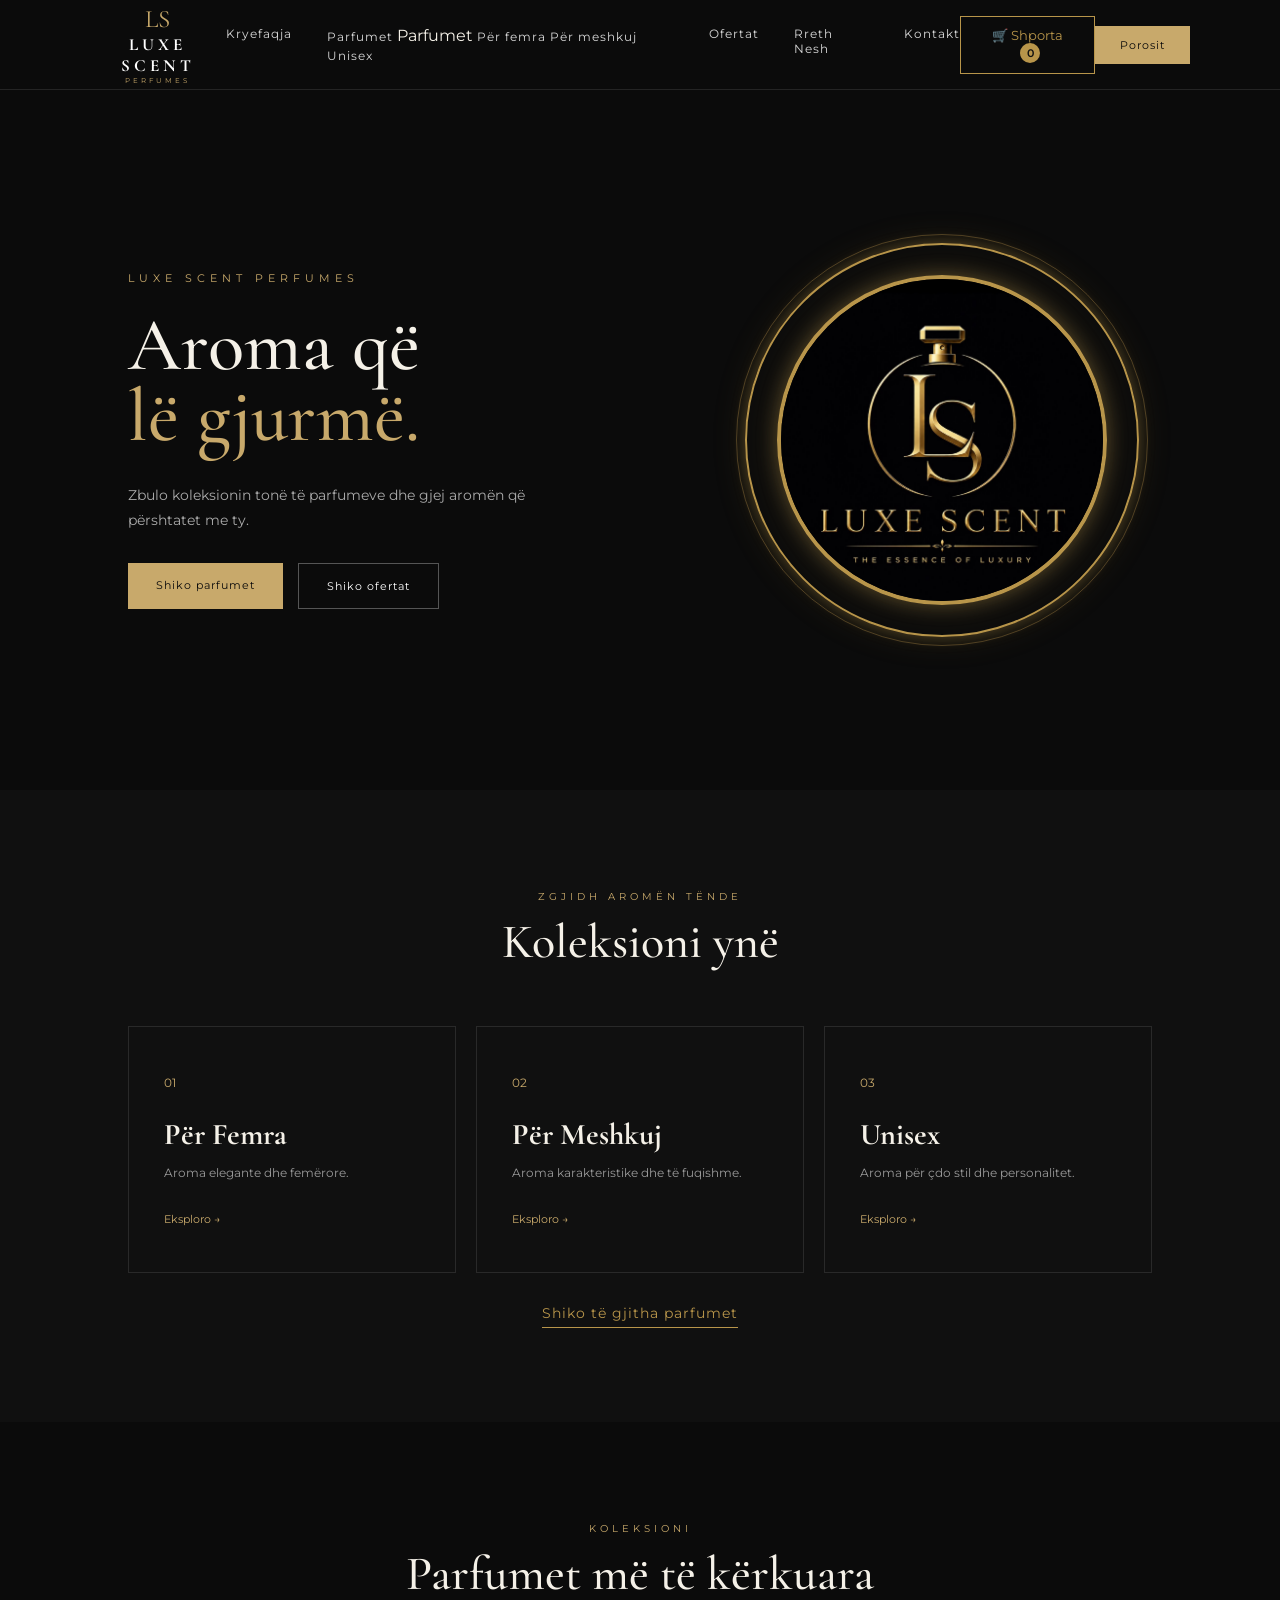
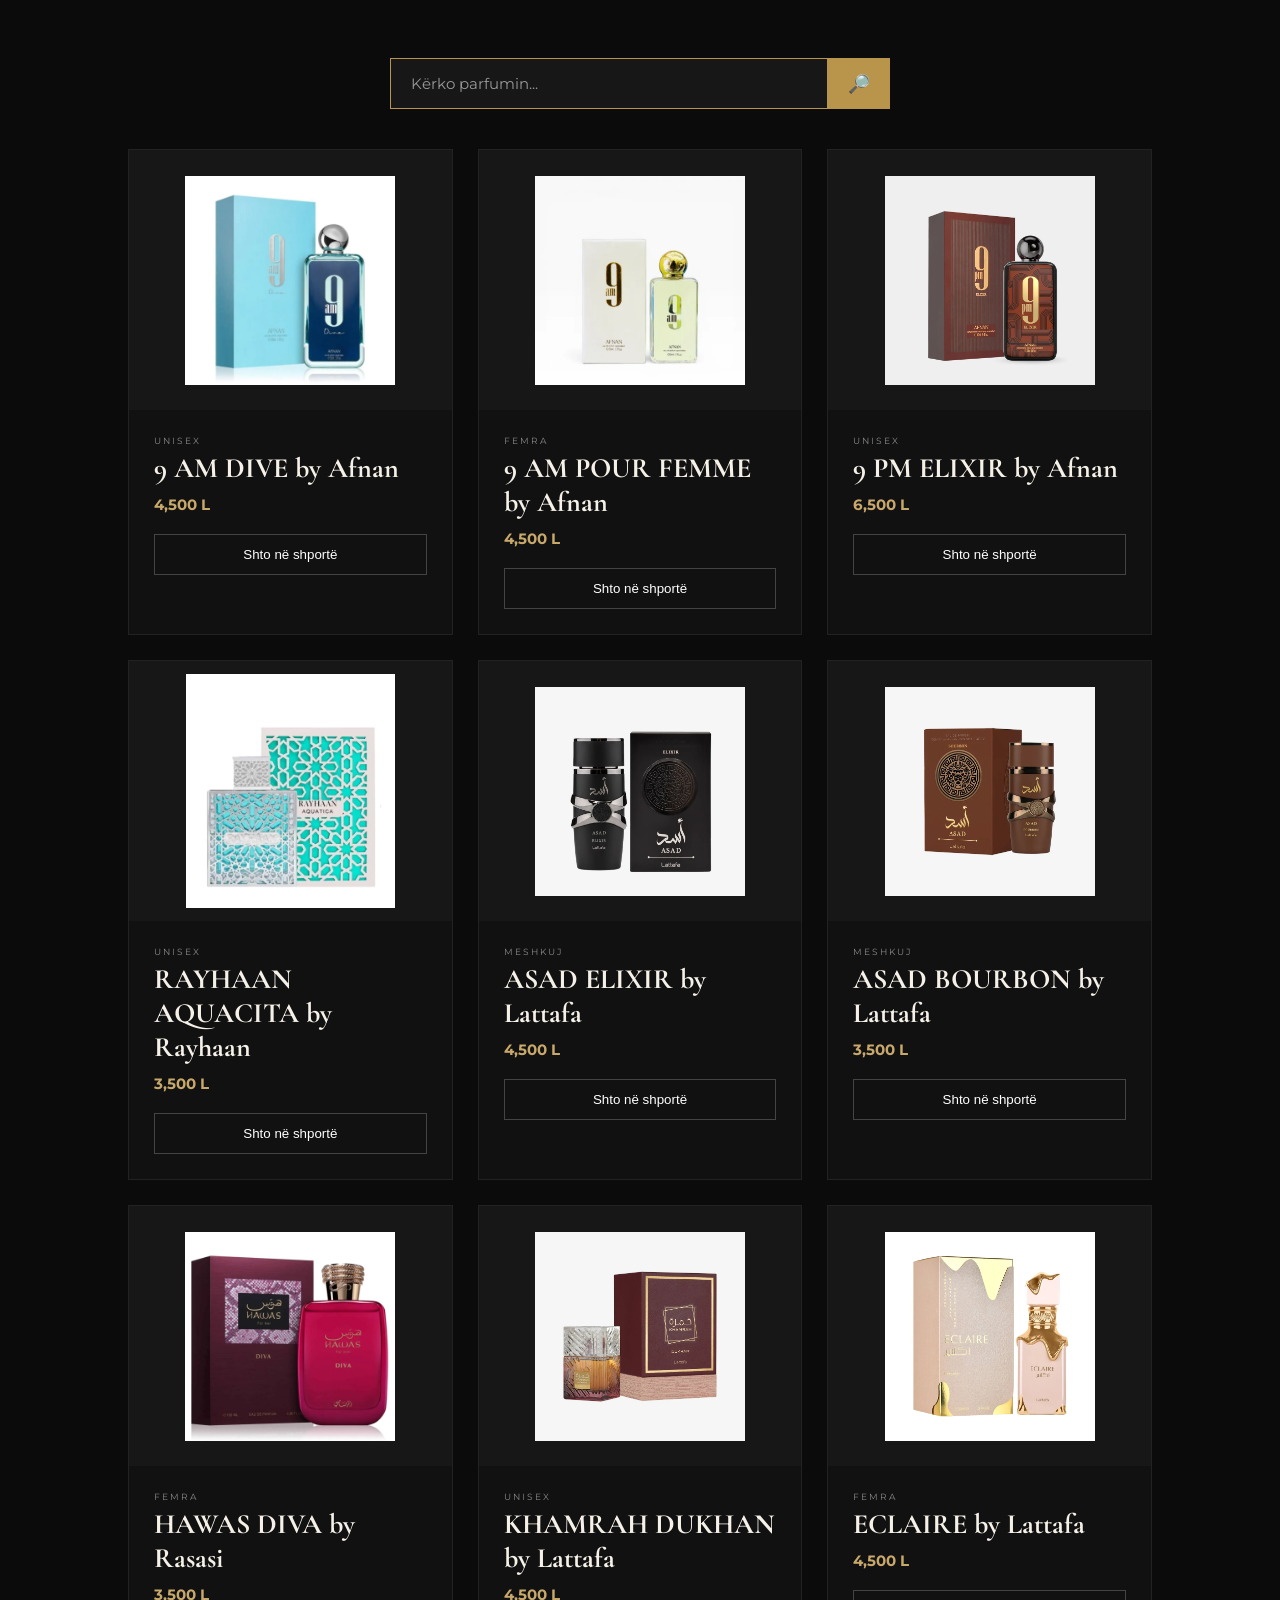
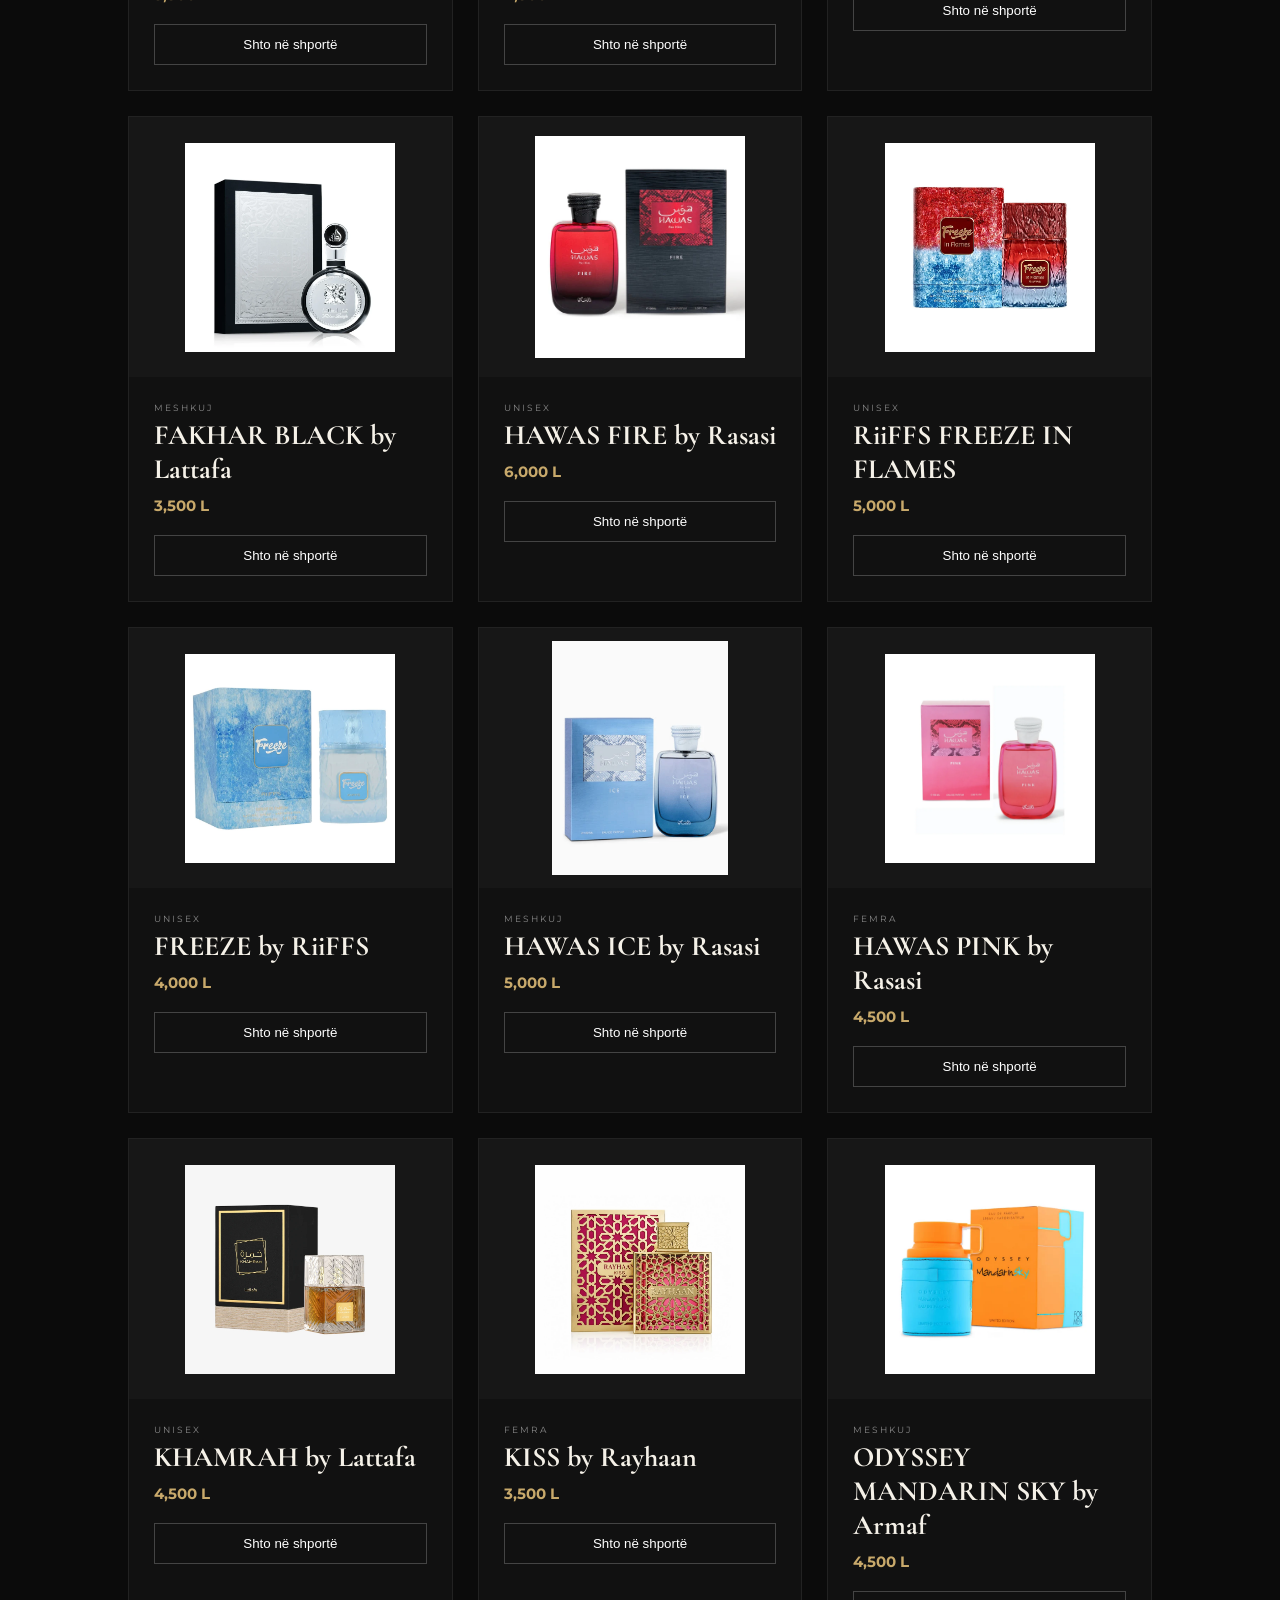
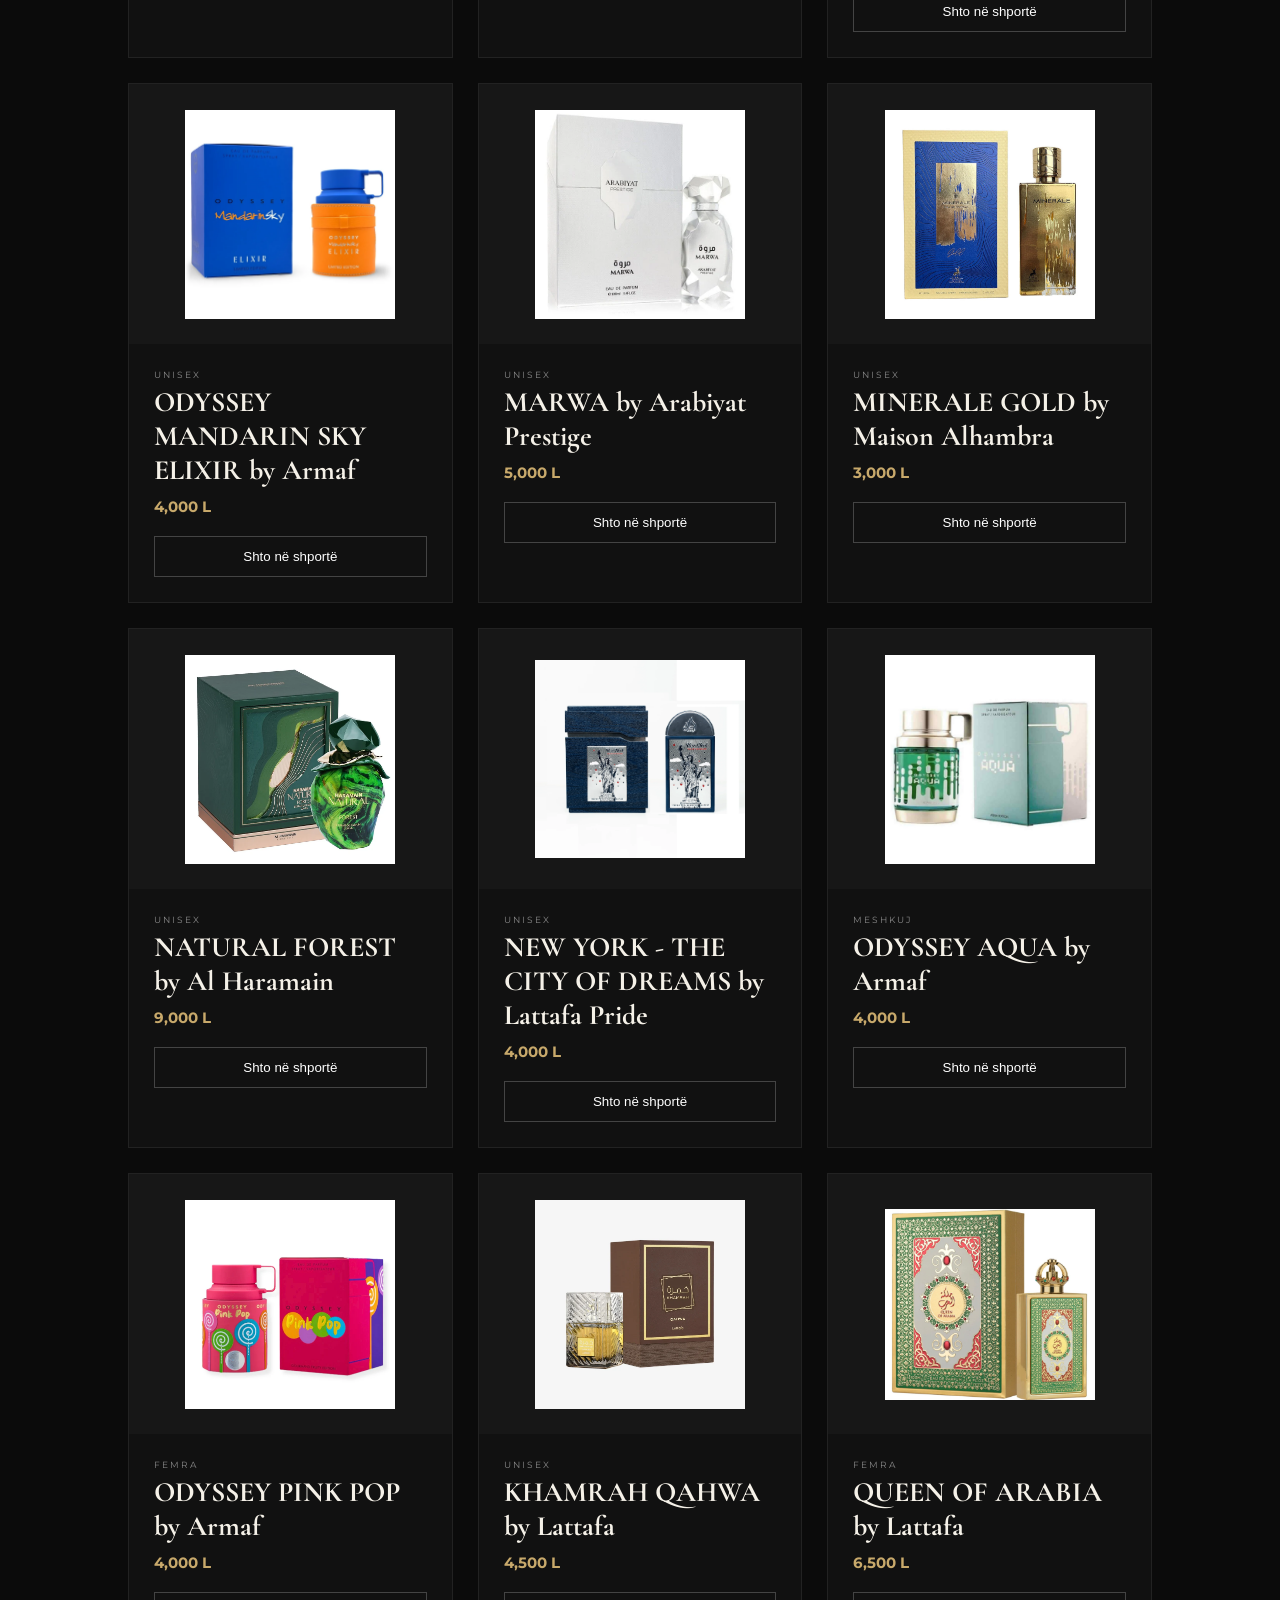
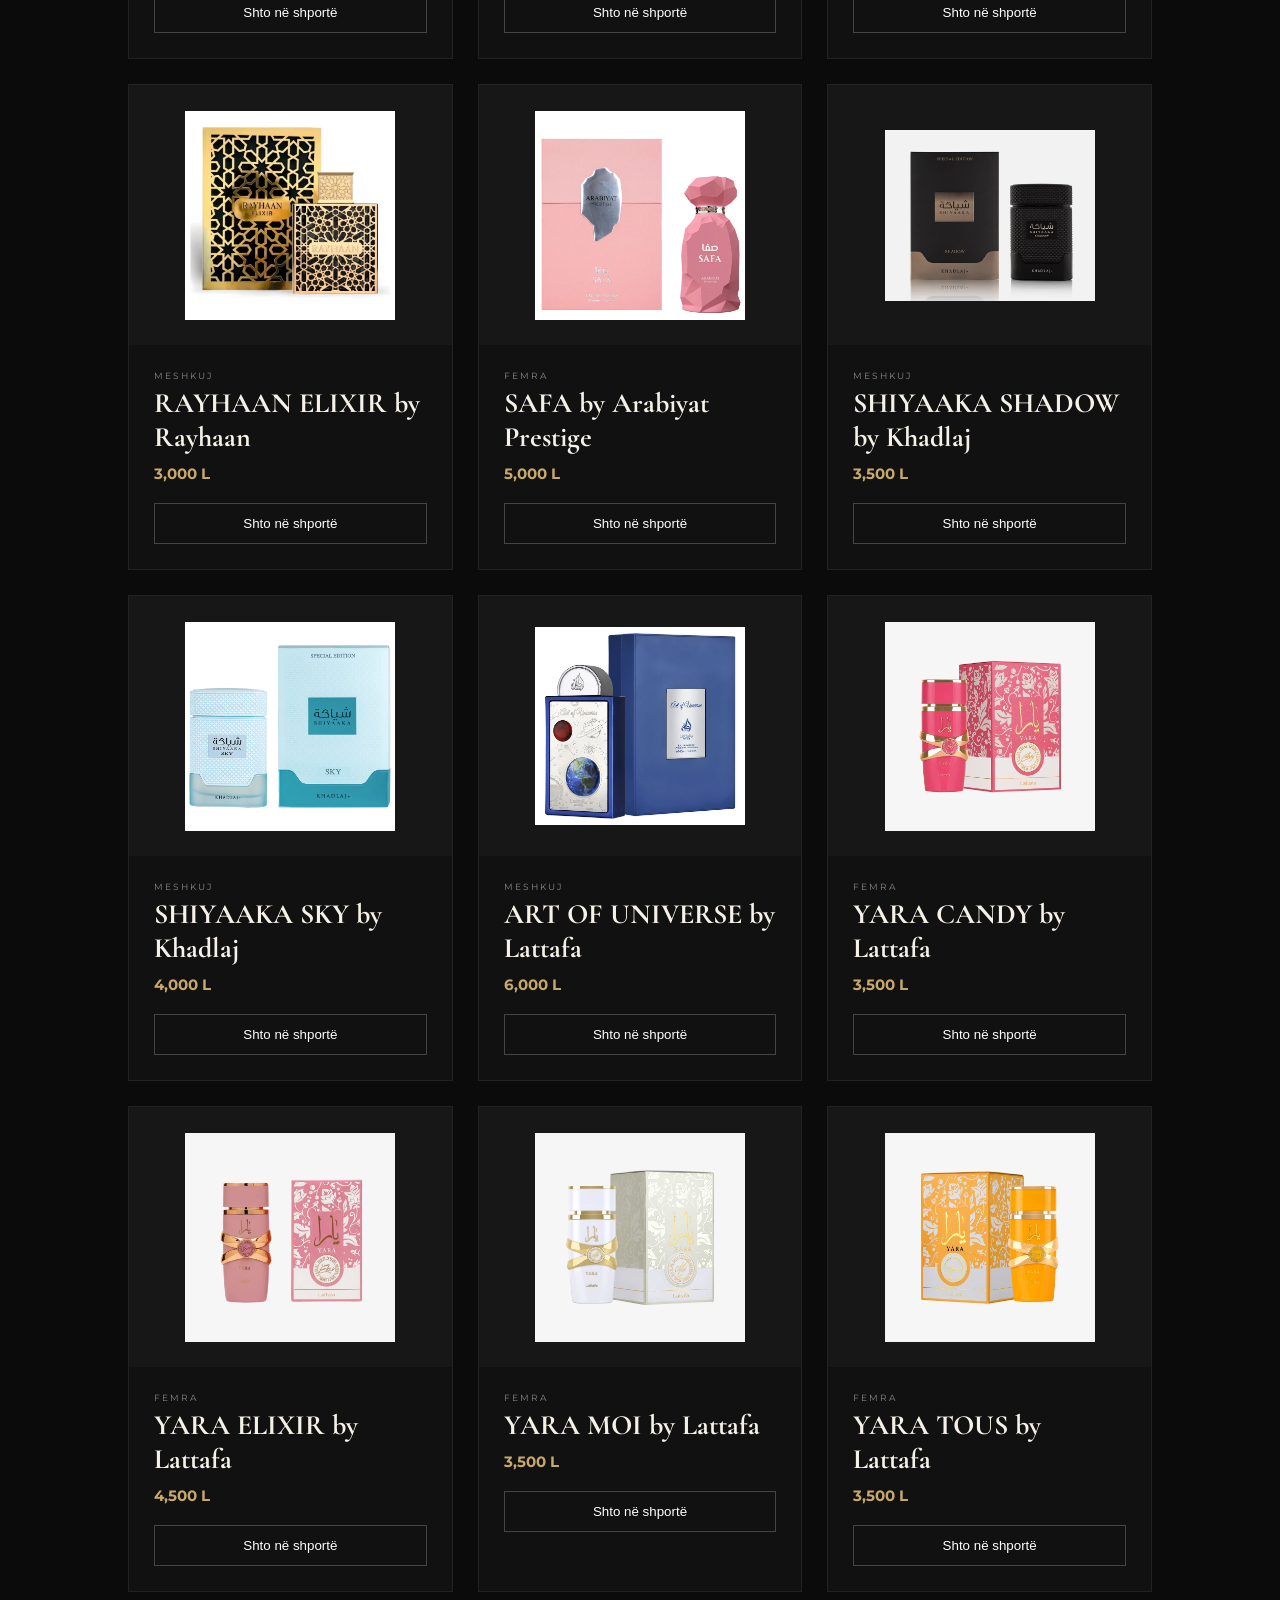
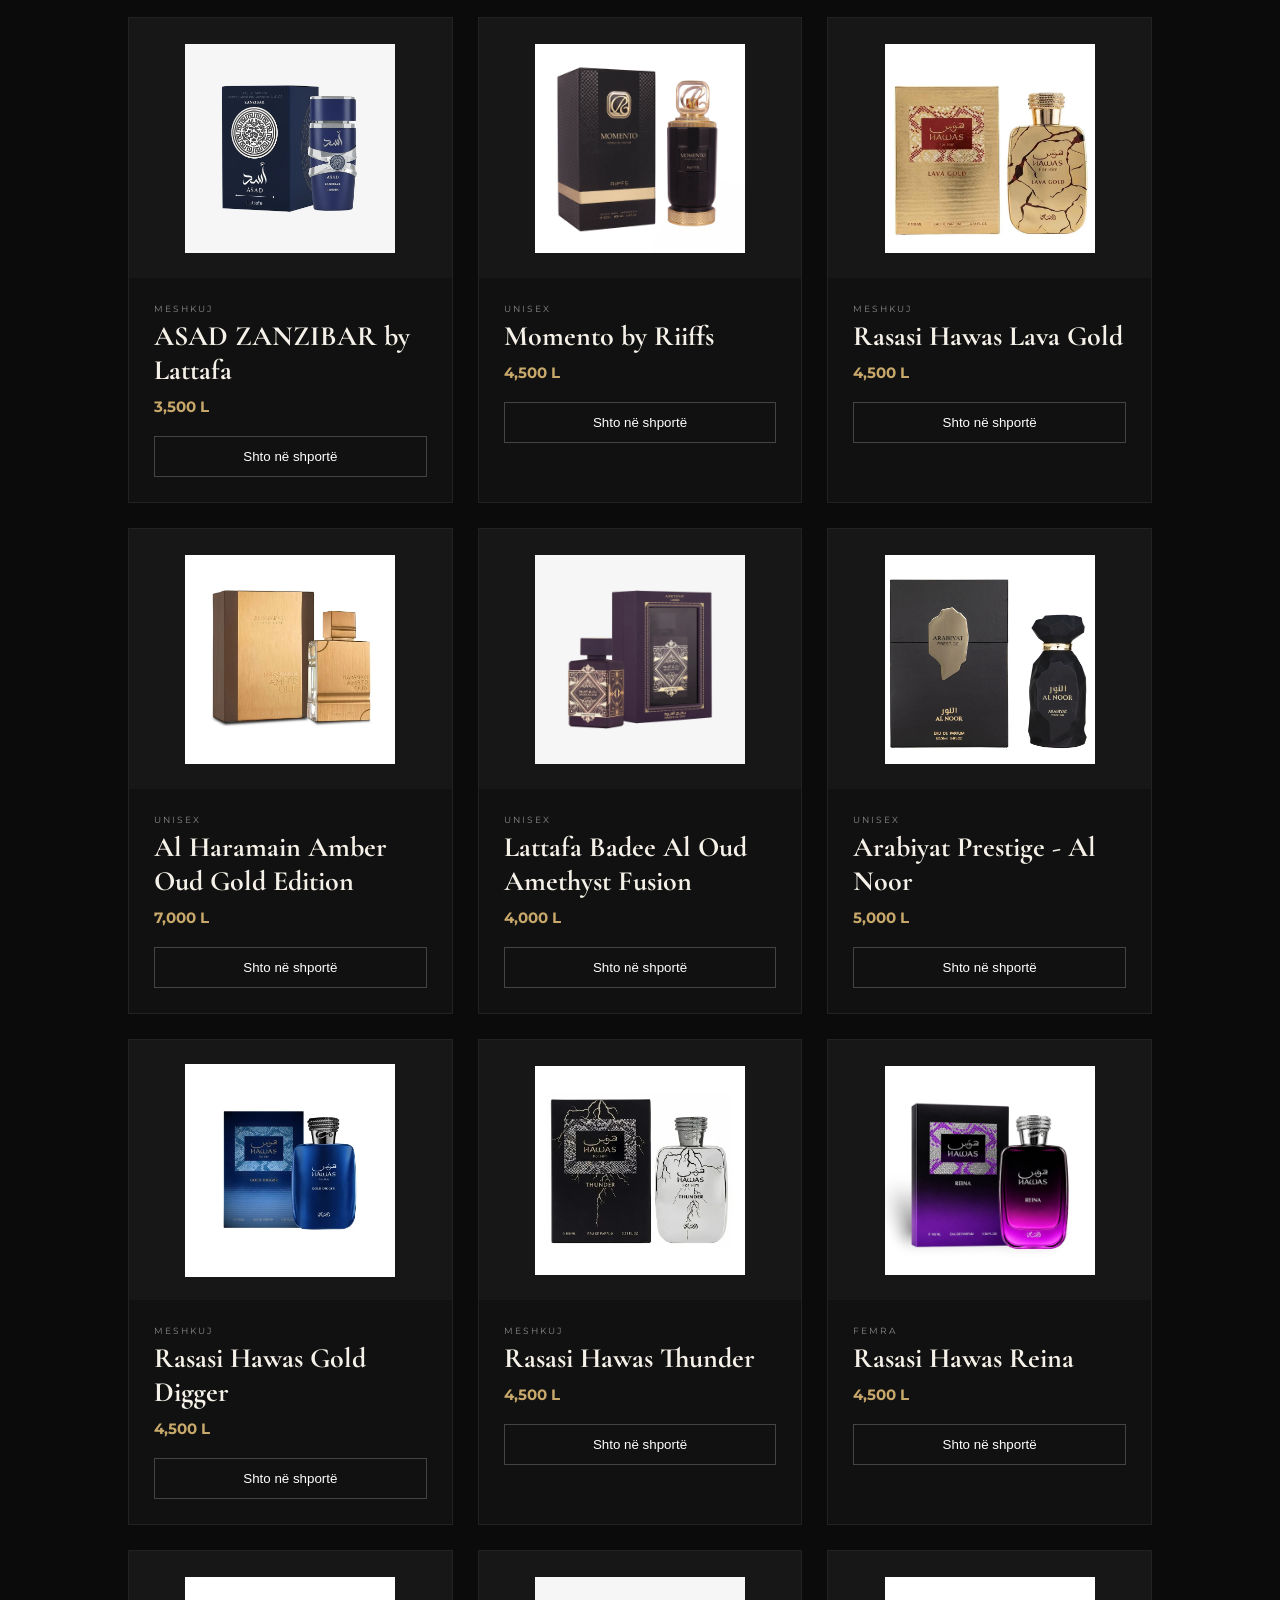
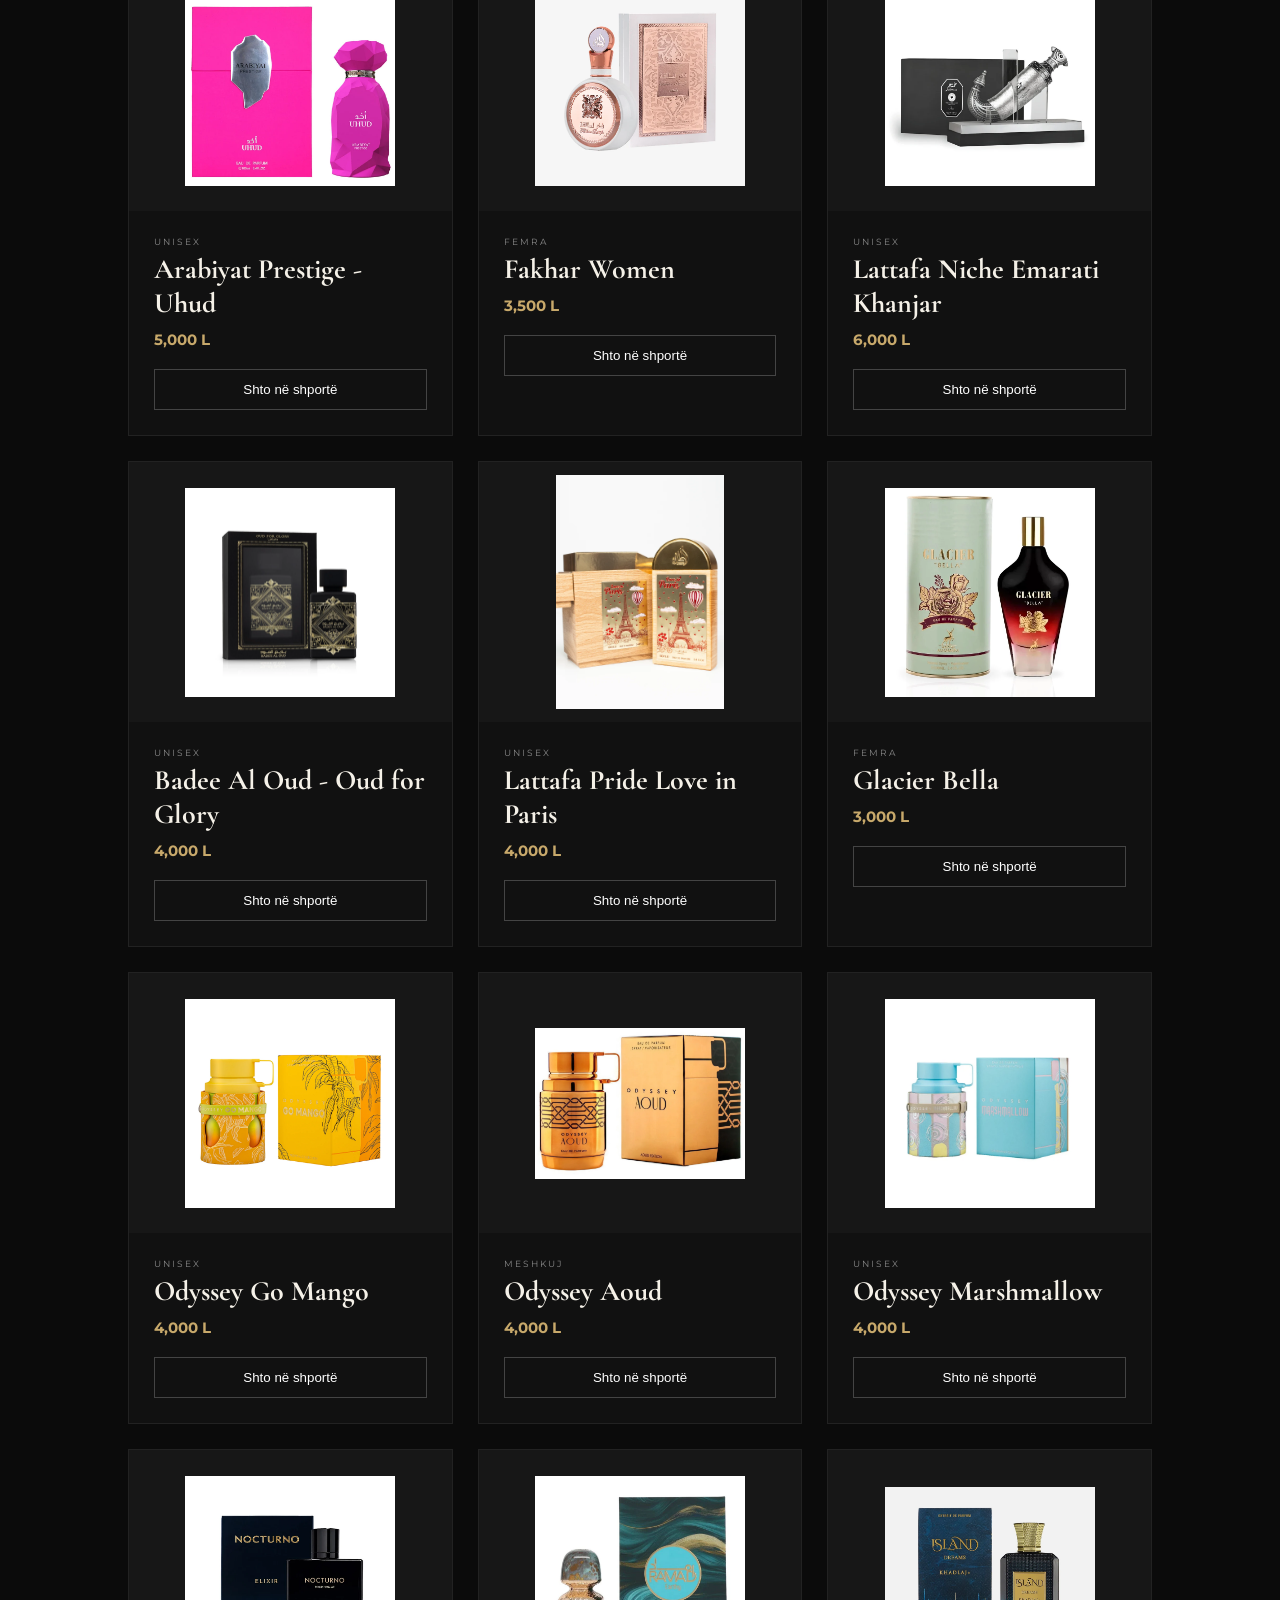
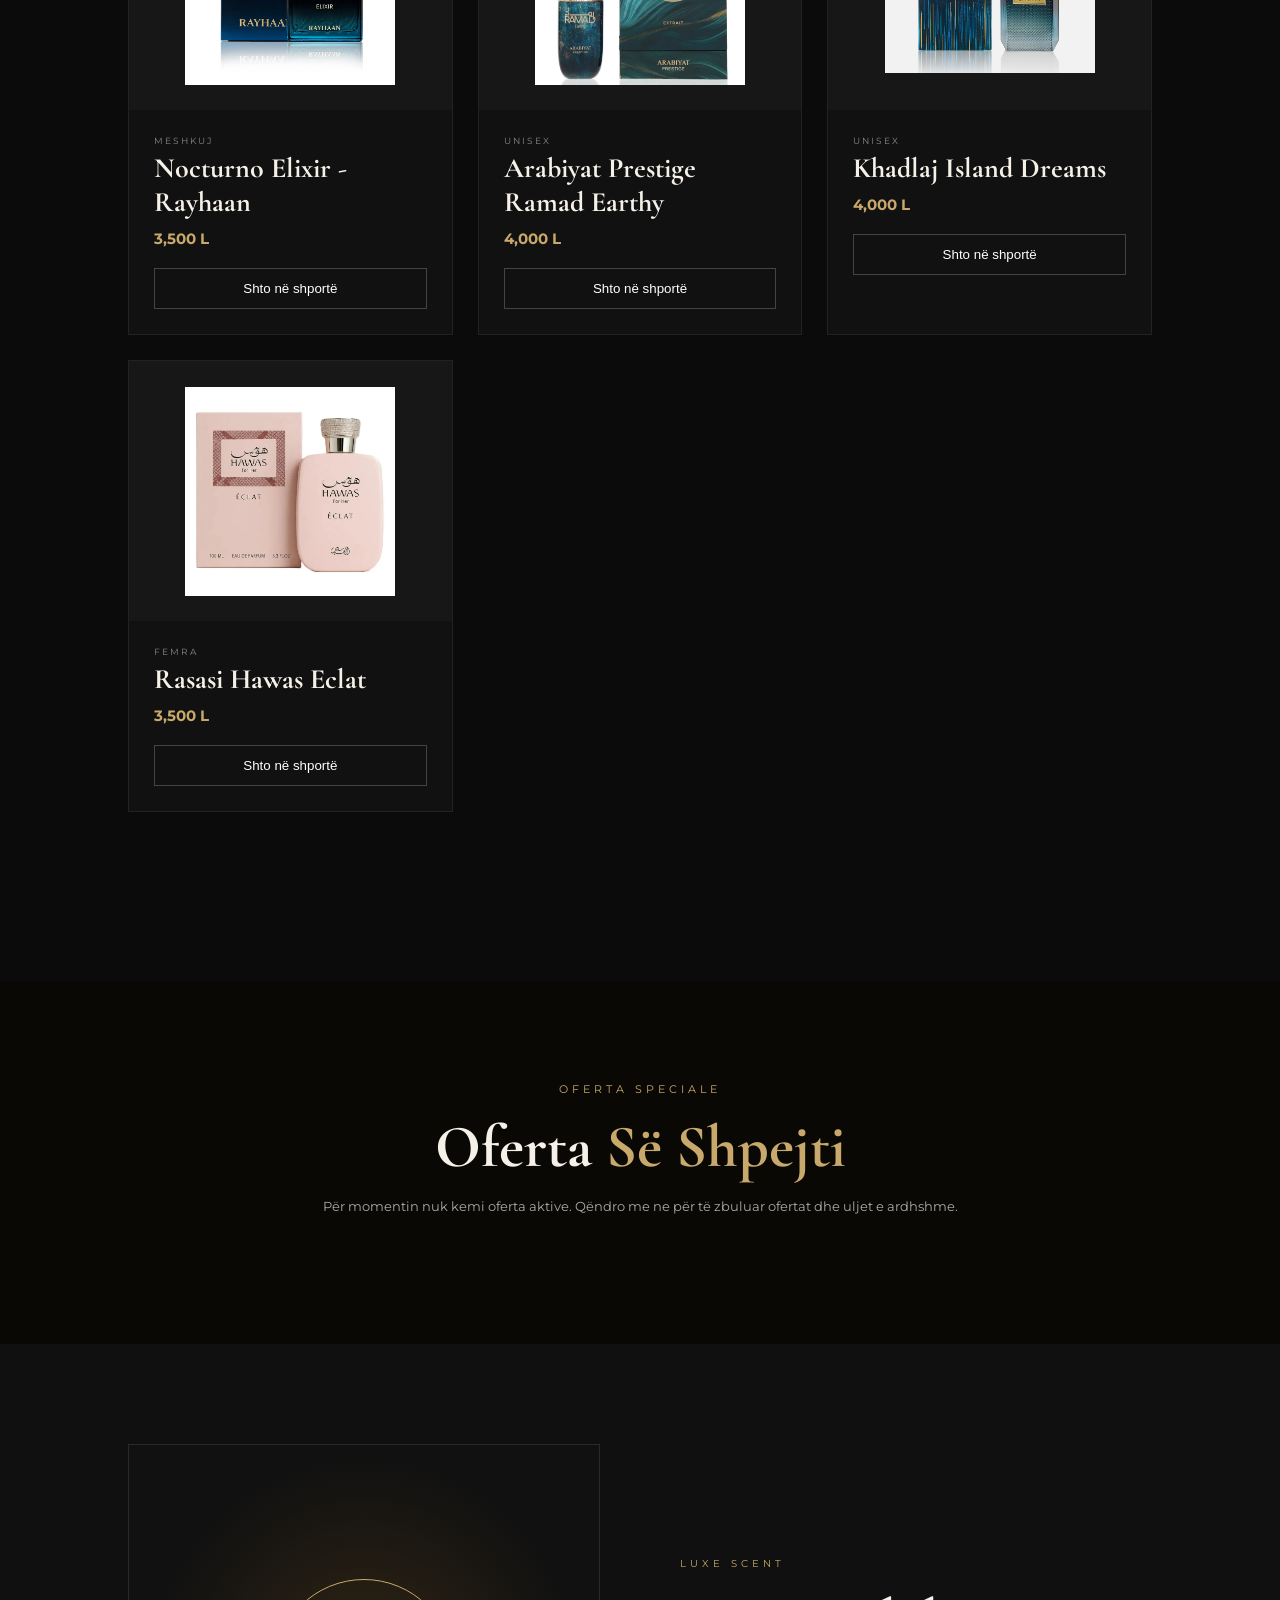
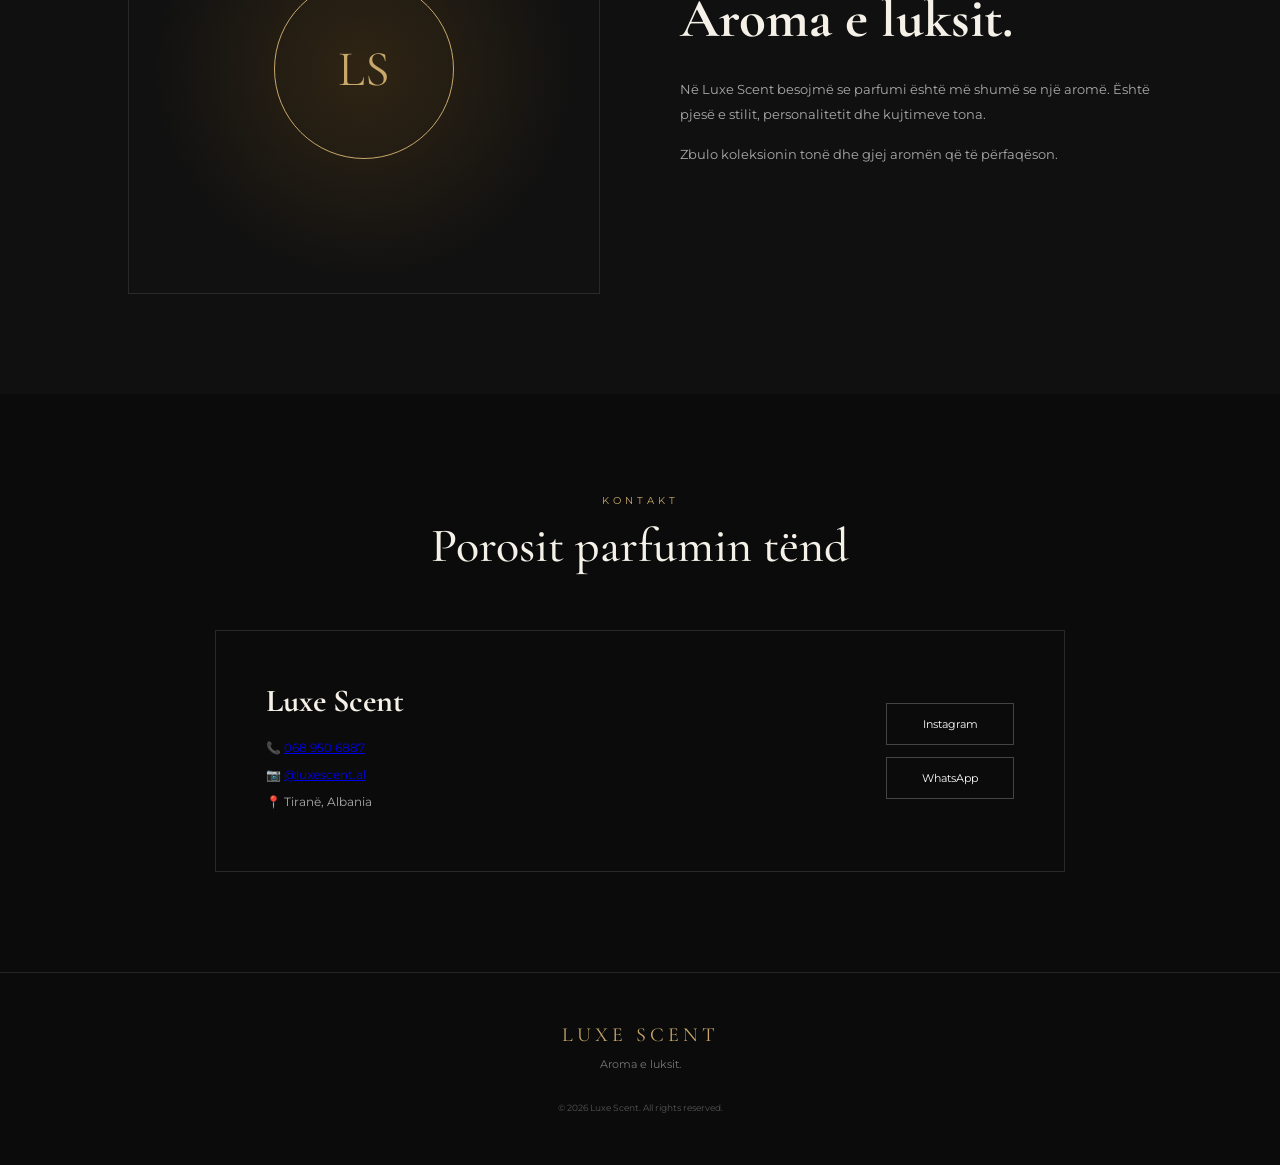
==== commit 023a4595: "Add files via upload" ====
--- a/index.html
+++ b/index.html
@@ -28,7 +28,25 @@
 
         <nav class="navbar">
             <a href="#">Kryefaqja</a>
-            <a href="#perfumes">Parfumet</a>
+            <div class="nav-dropdown">
+                <a href="#perfumes" class="nav-dropdown-toggle">
+                    Parfumet
+                </a>
+
+            <button type="button" class="nav-dropdown-toggle" aria-expanded="false">
+                    Parfumet
+            </button>
+                <a href="#perfumes" class="nav-category-filter" data-category="FEMRA">
+                    Për femra
+                </a>
+                <a href="#perfumes" class="nav-category-filter" data-category="MESHKUJ">
+                    Për meshkuj
+                </a>
+                <a href="#perfumes" class="nav-category-filter" data-category="UNISEX">
+                    Unisex
+                </a>
+            </div>
+        </div>
             <a href="#offers">Ofertat</a>
             <a href="#about">Rreth Nesh</a>
             <a href="#contact">Kontakt</a>
@@ -1171,7 +1189,7 @@
 </div>
 
 <script src="https://cdn.jsdelivr.net/npm/@emailjs/browser@4/dist/email.min.js"></script>
-<script src="script.js"></script>
+<script type="module" src="script.js"></script>
 
 </body>
 </html>
--- a/style.css
+++ b/style.css
@@ -1532,4 +1532,69 @@
 .pagination button:disabled {
     opacity: 0.4;
     cursor: default;
+}
+
+/* Menuja dropdown e Parfumeve */
+.nav-dropdown {
+    position: relative;
+}
+
+.nav-dropdown-toggle {
+    display: inline-flex;
+    align-items: center;
+    gap: 6px;
+}
+
+.dropdown-menu {
+    display: none;
+    position: absolute;
+    top: 100%;
+    left: 0;
+    min-width: 190px;
+    padding: 8px 0;
+    background: #fff;
+    border: 1px solid #e8dfd6;
+    box-shadow: 0 8px 22px rgba(0, 0, 0, 0.12);
+    border-radius: 6px;
+    z-index: 1000;
+}
+
+.nav-dropdown:hover .dropdown-menu,
+.nav-dropdown:focus-within .dropdown-menu {
+    display: block;
+}
+
+.dropdown-menu a {
+    display: block;
+    padding: 11px 16px;
+    color: #2b211b;
+    text-decoration: none;
+    white-space: nowrap;
+}
+
+.dropdown-menu a:hover,
+.dropdown-menu a:focus {
+    background: #f5efe9;
+}
+
+.nav-dropdown-toggle {
+    background: none;
+    border: none;
+    font: inherit;
+    color: inherit;
+    cursor: pointer;
+}
+
+.nav-dropdown.open .dropdown-menu {
+    display: block;
+}
+
+/* Dropdown të qëndrojë sipër elementeve të tjera */
+.nav-dropdown {
+    position: relative;
+    z-index: 1000;
+}
+
+.dropdown-menu {
+    z-index: 1001;
 }
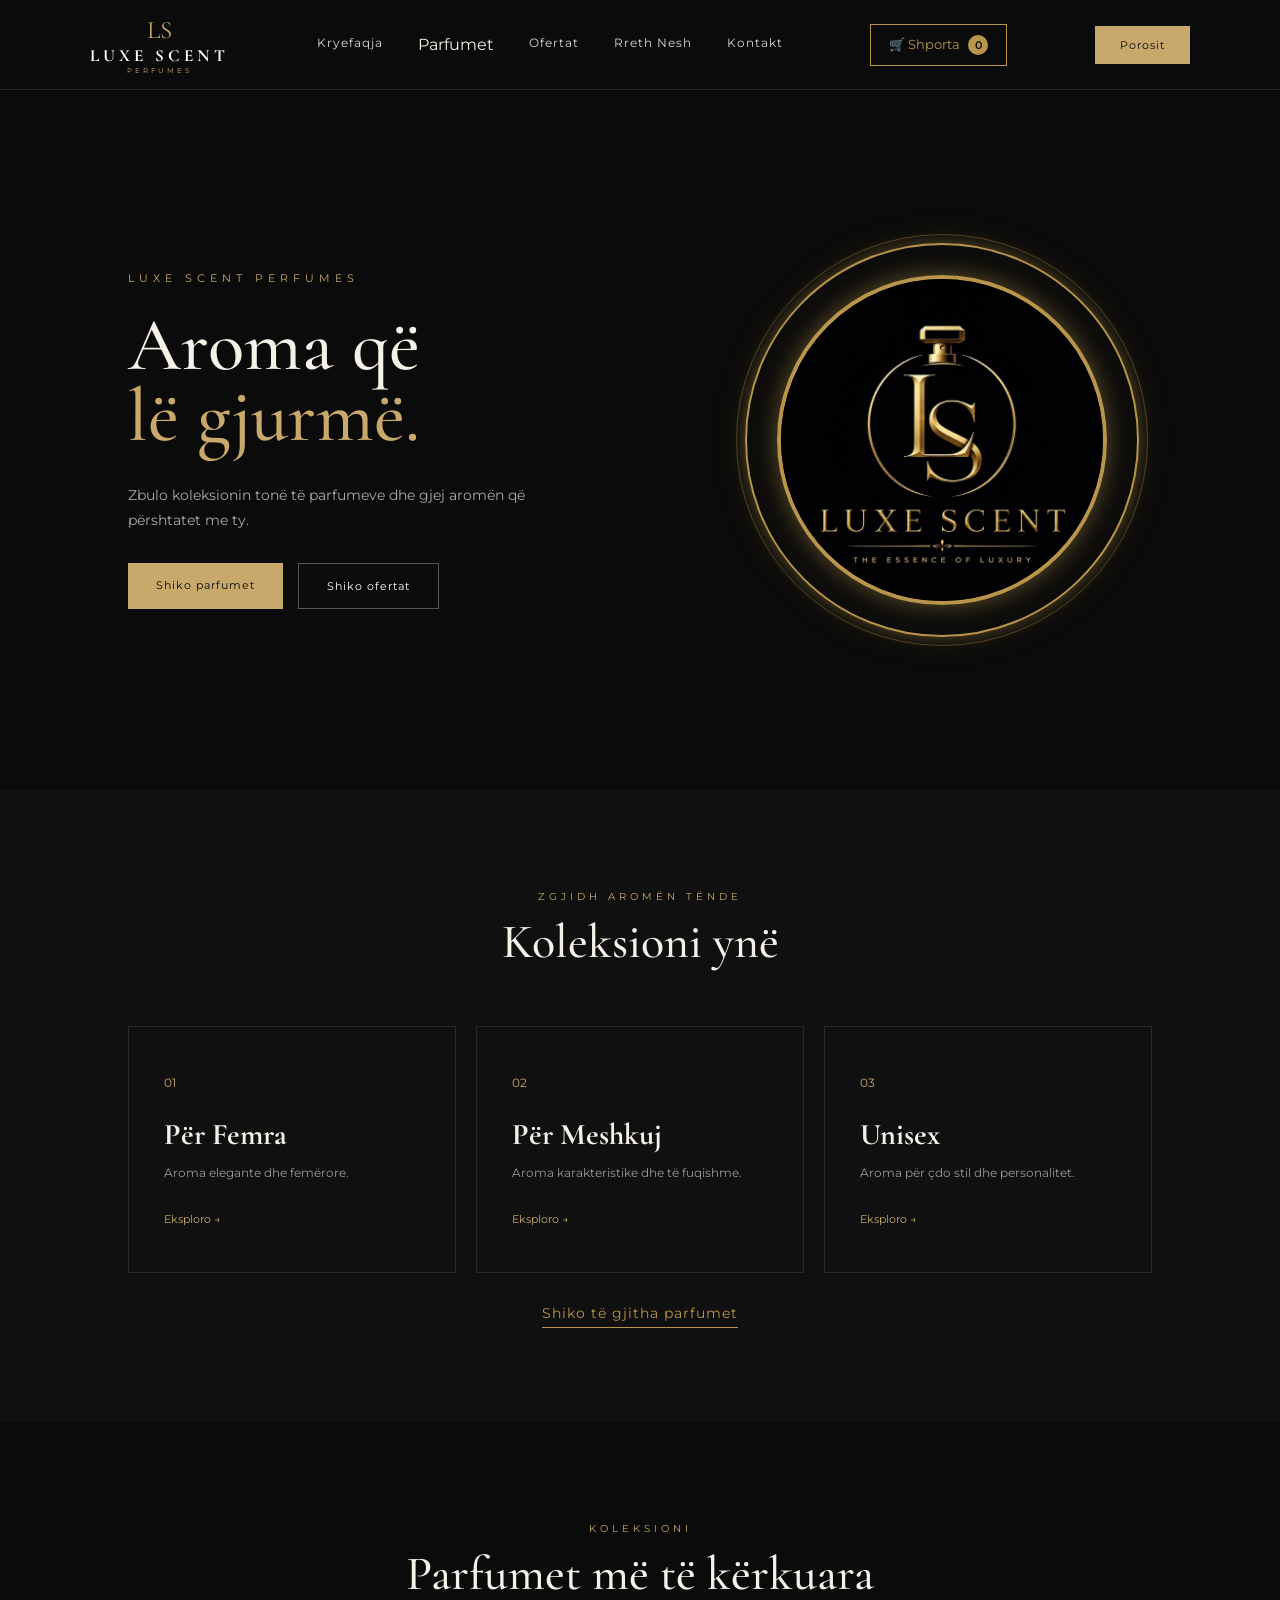
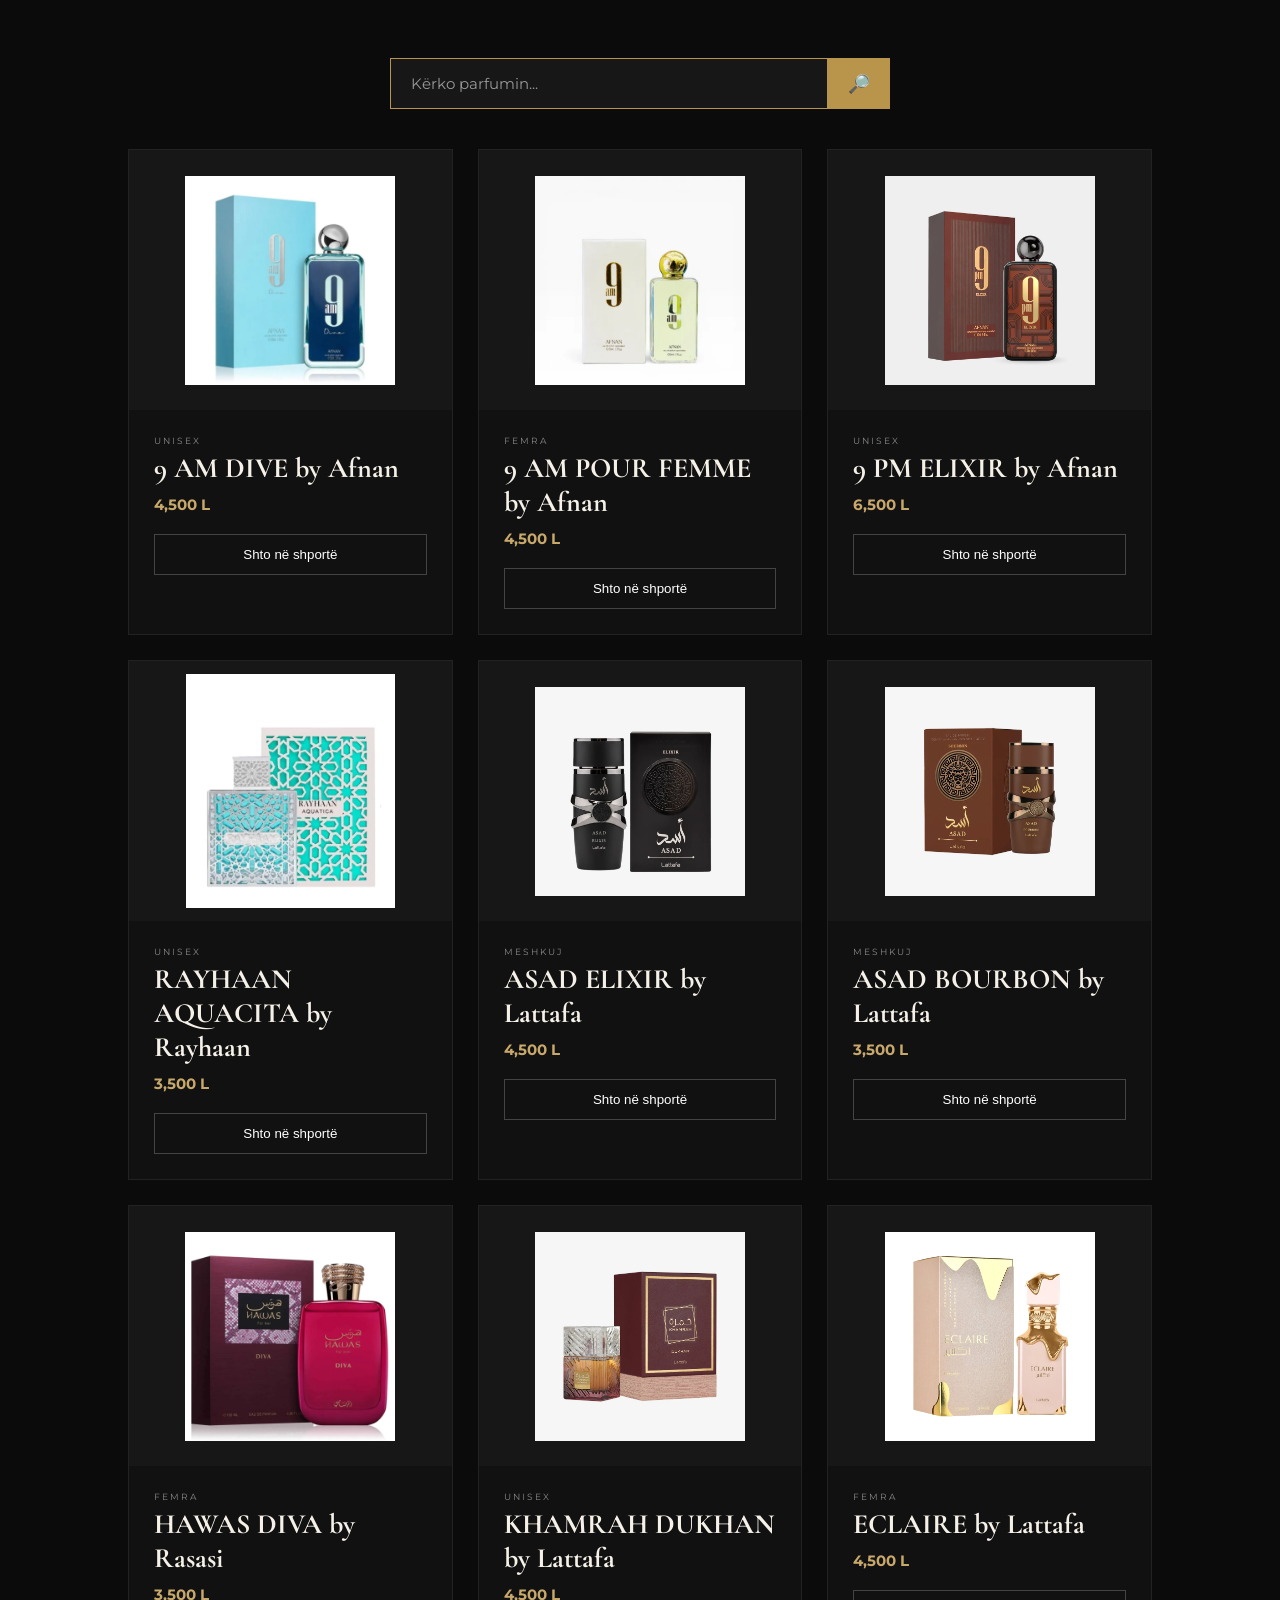
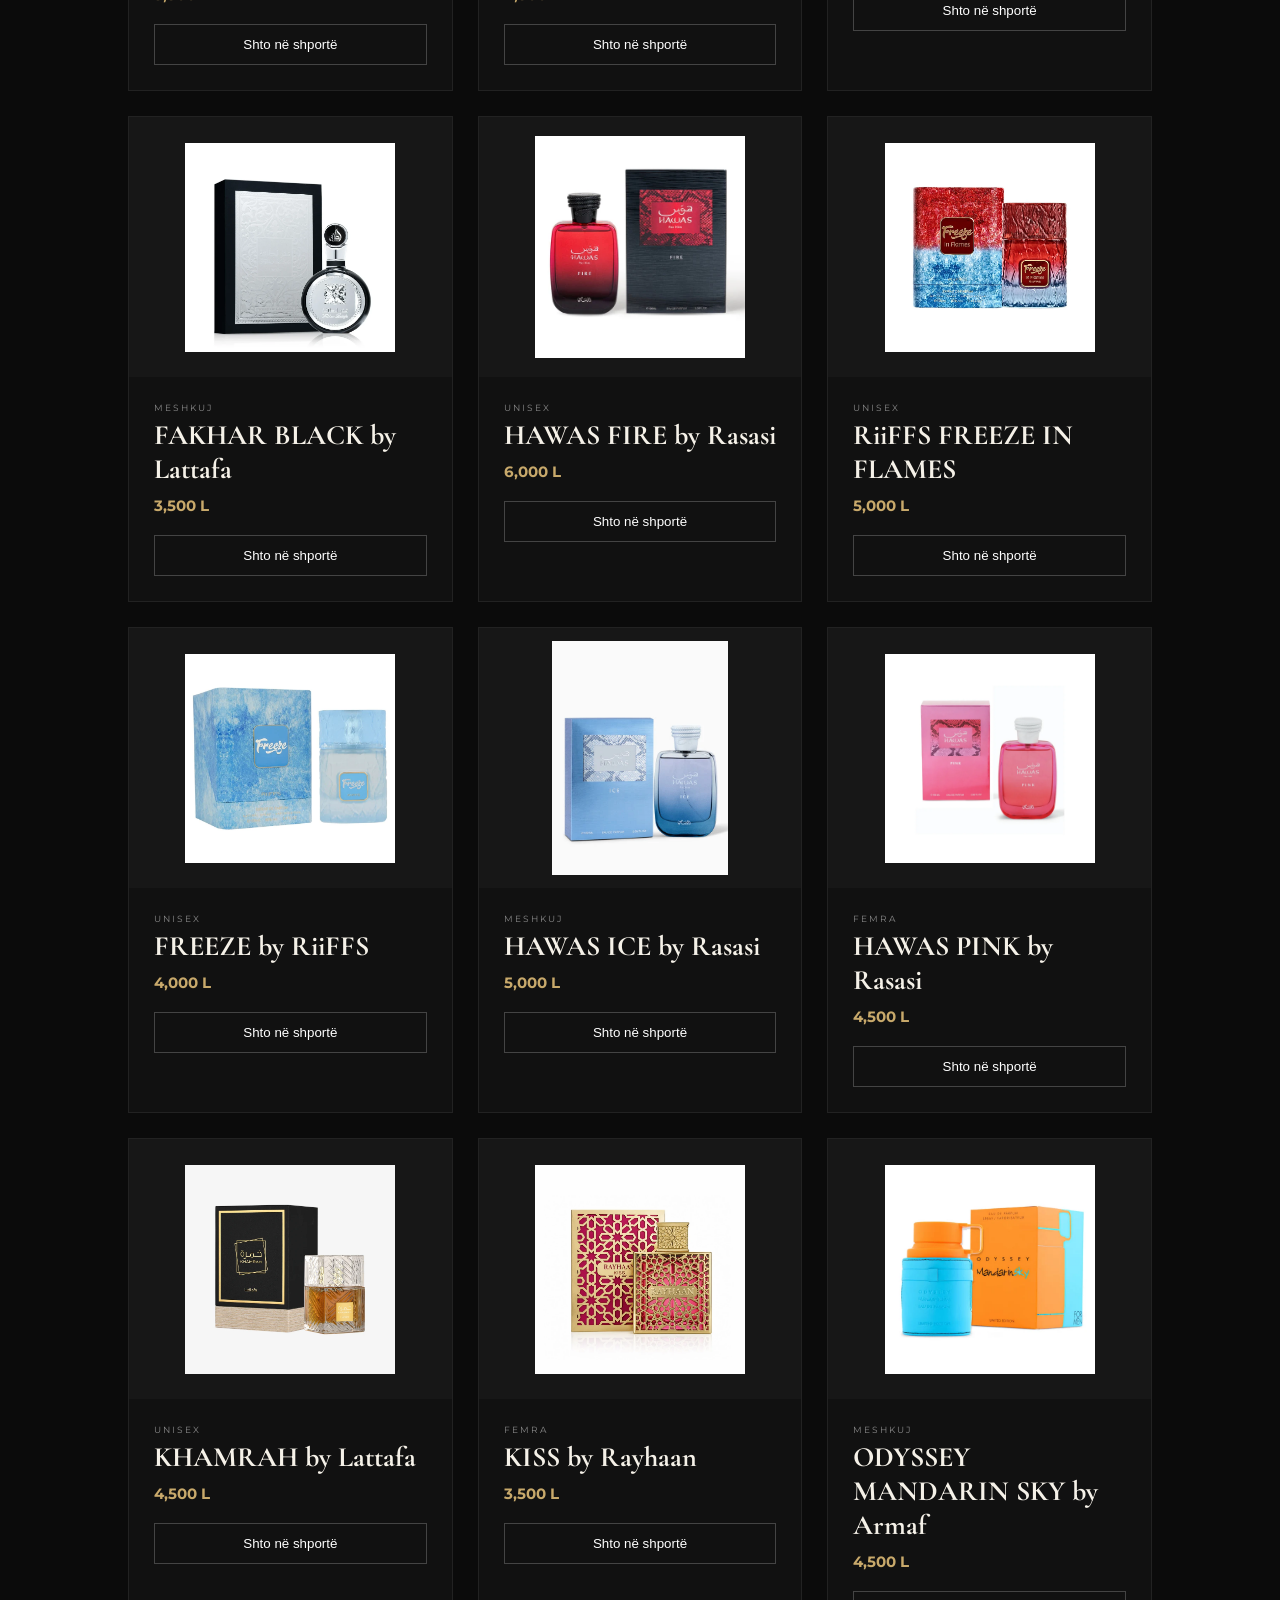
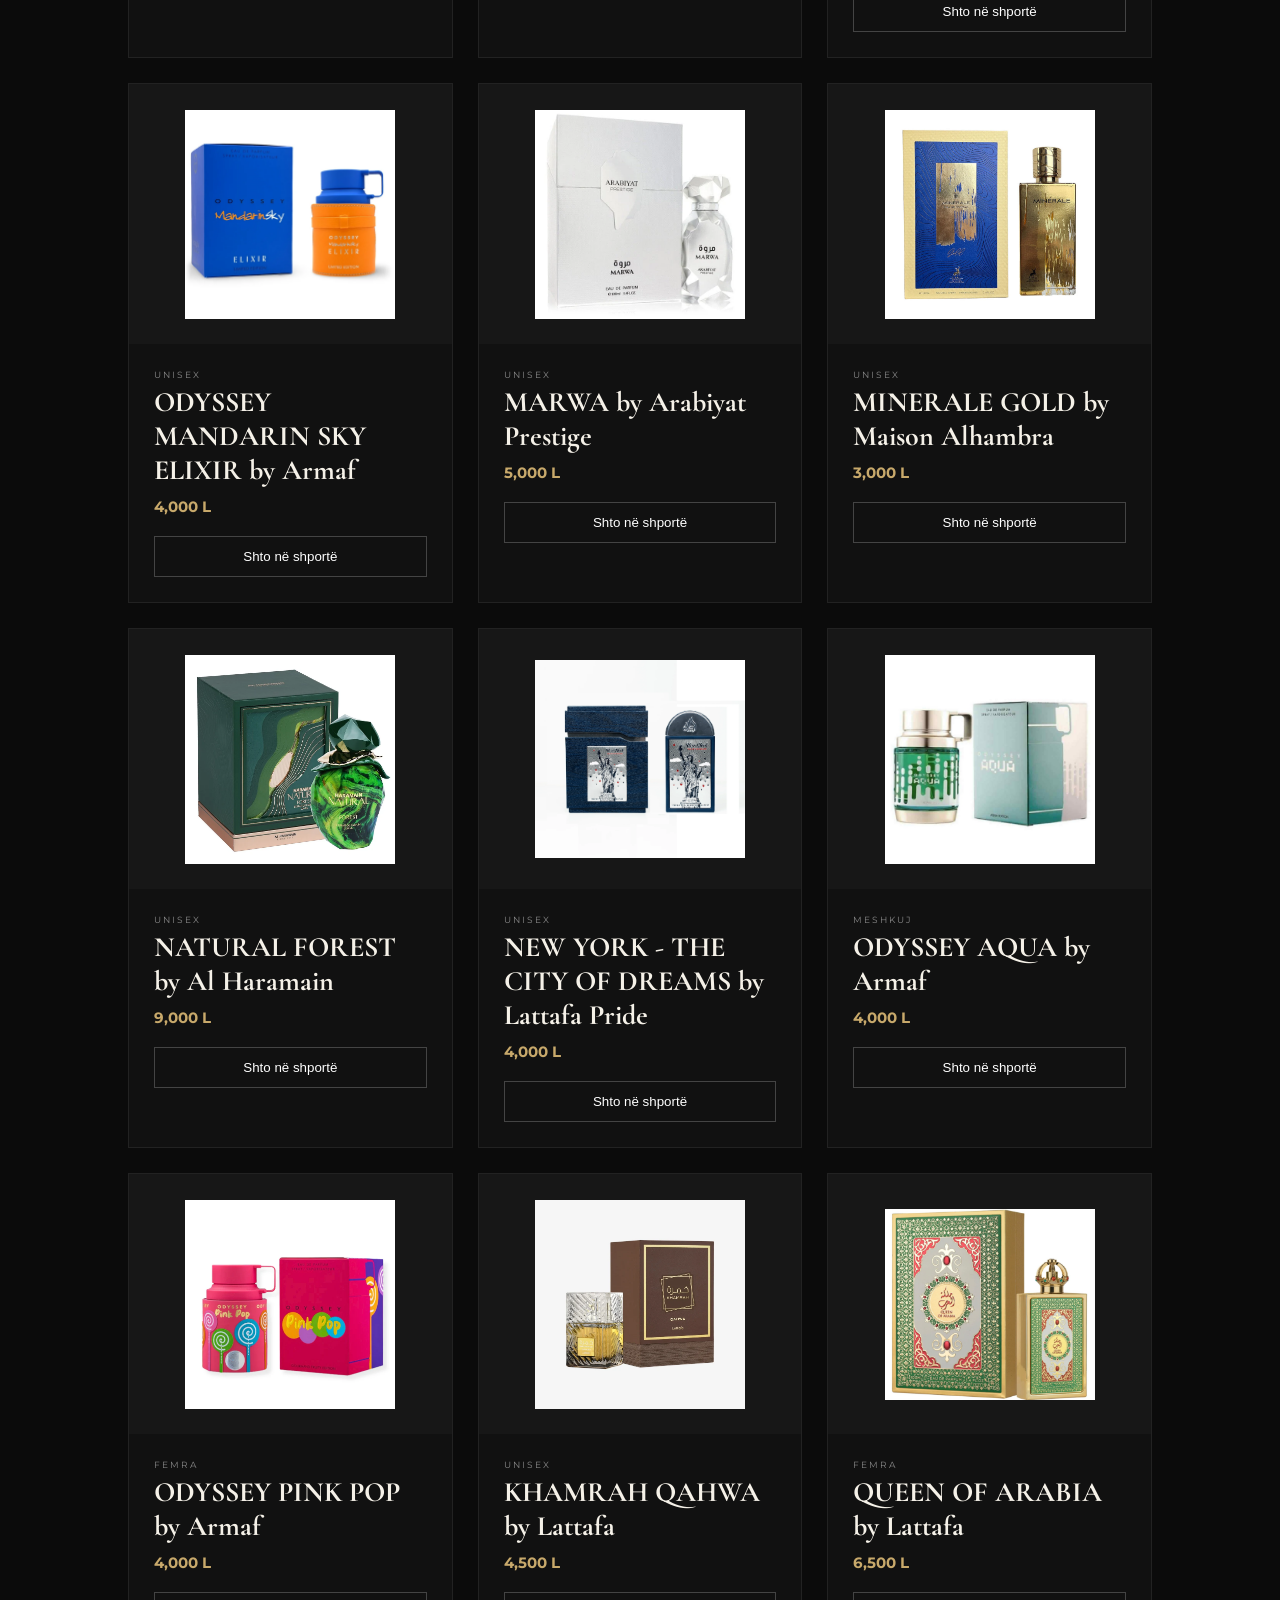
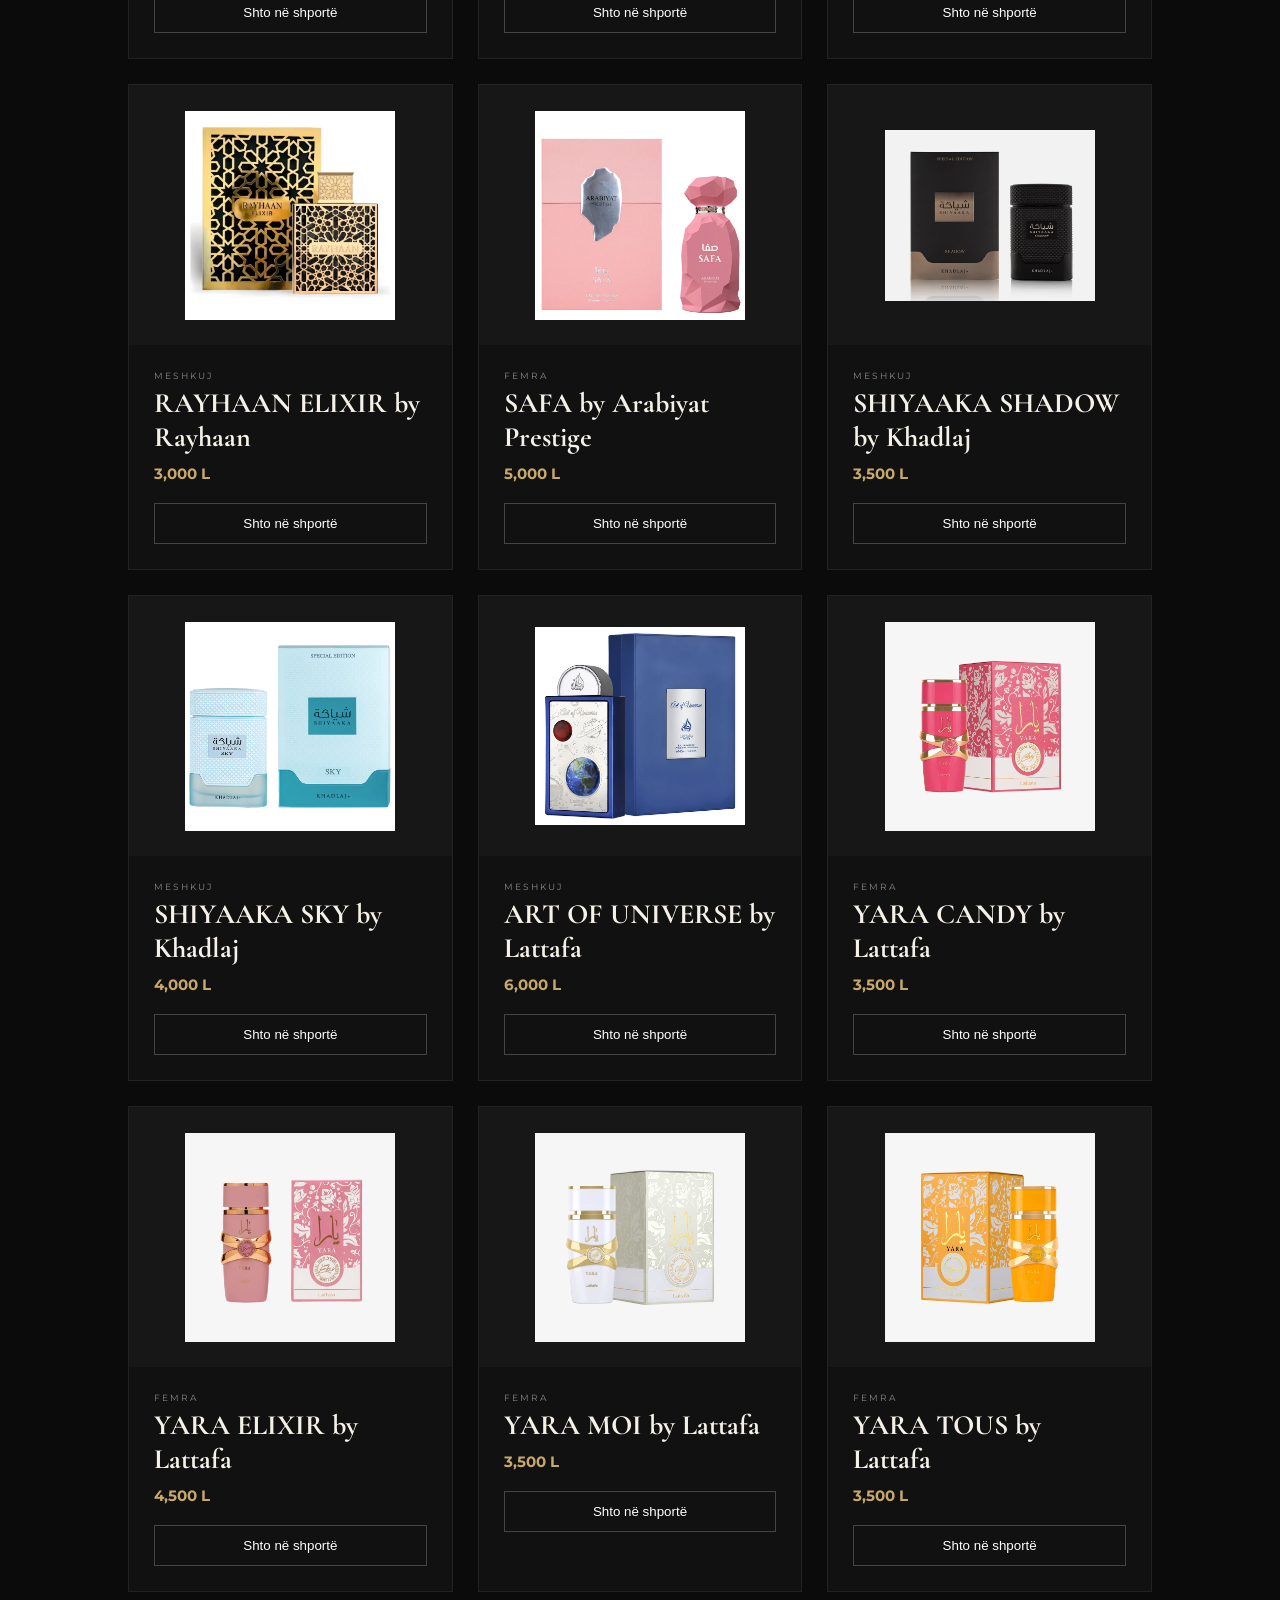
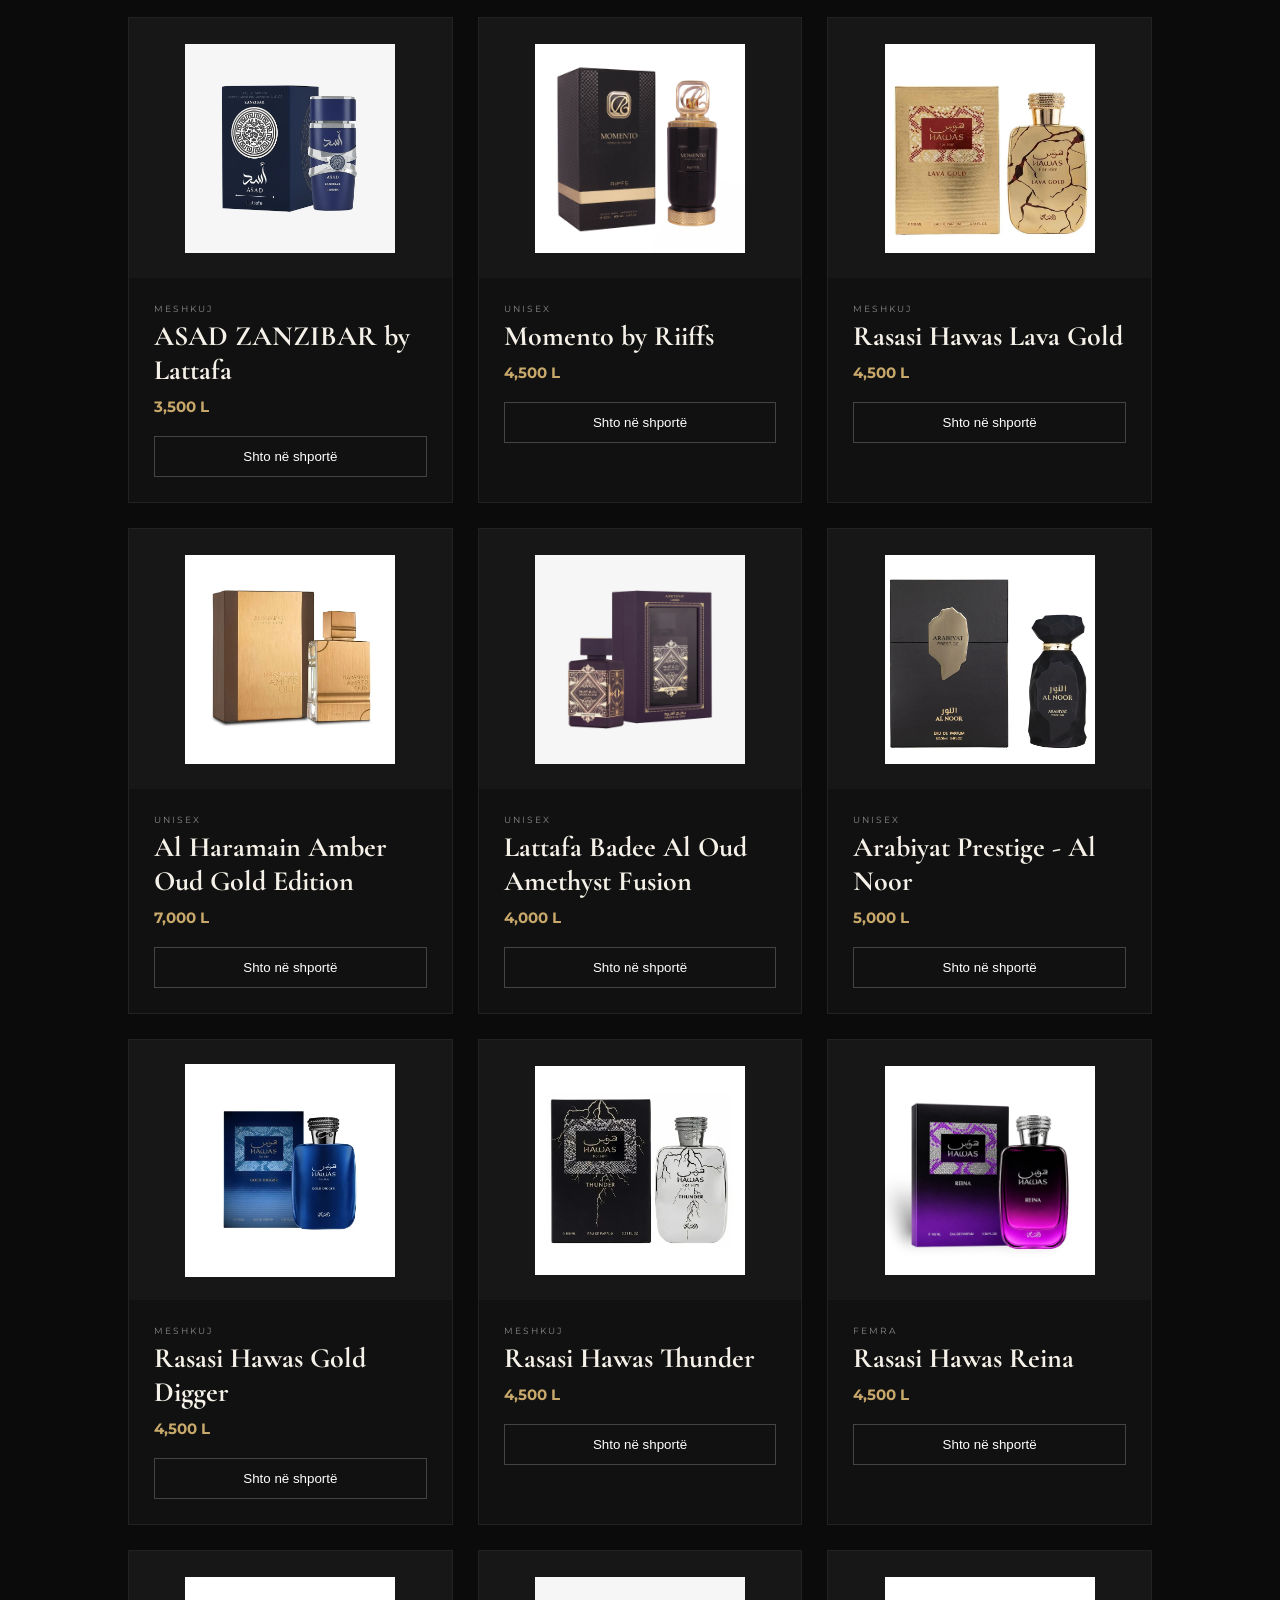
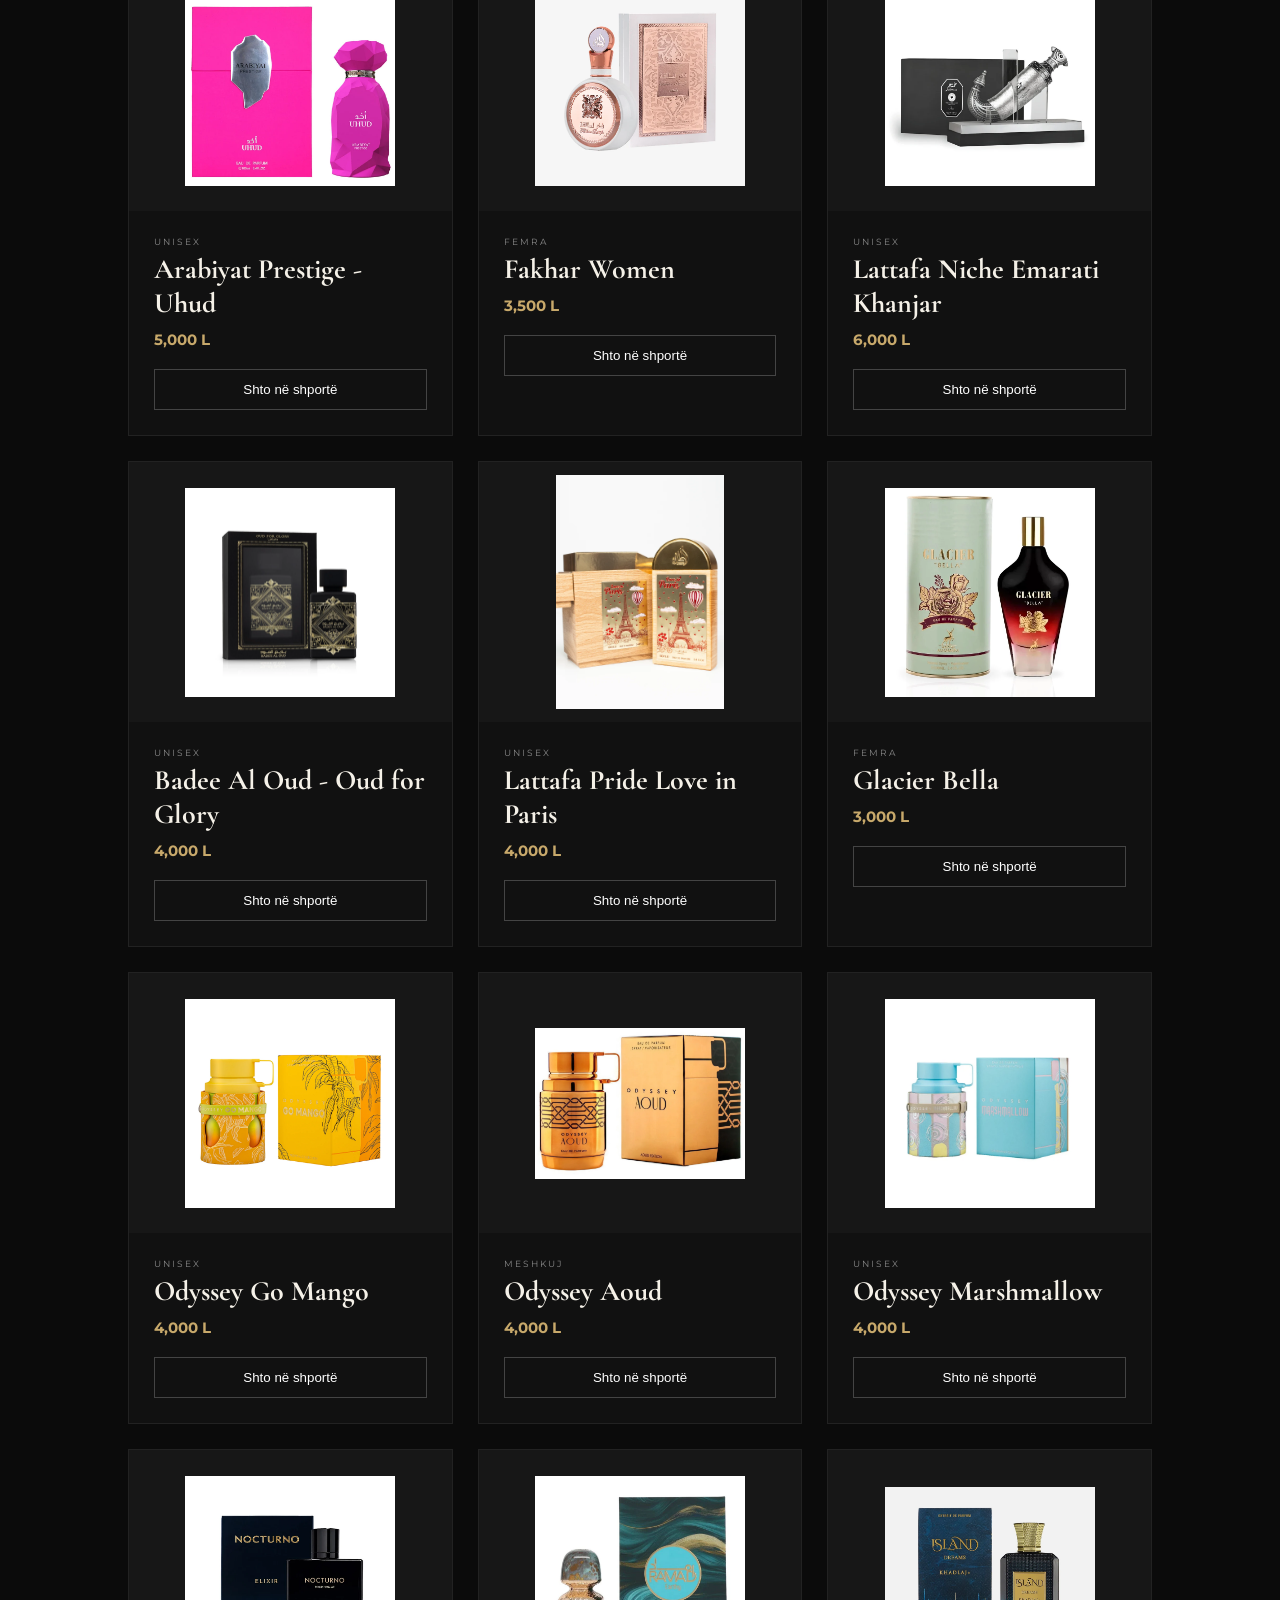
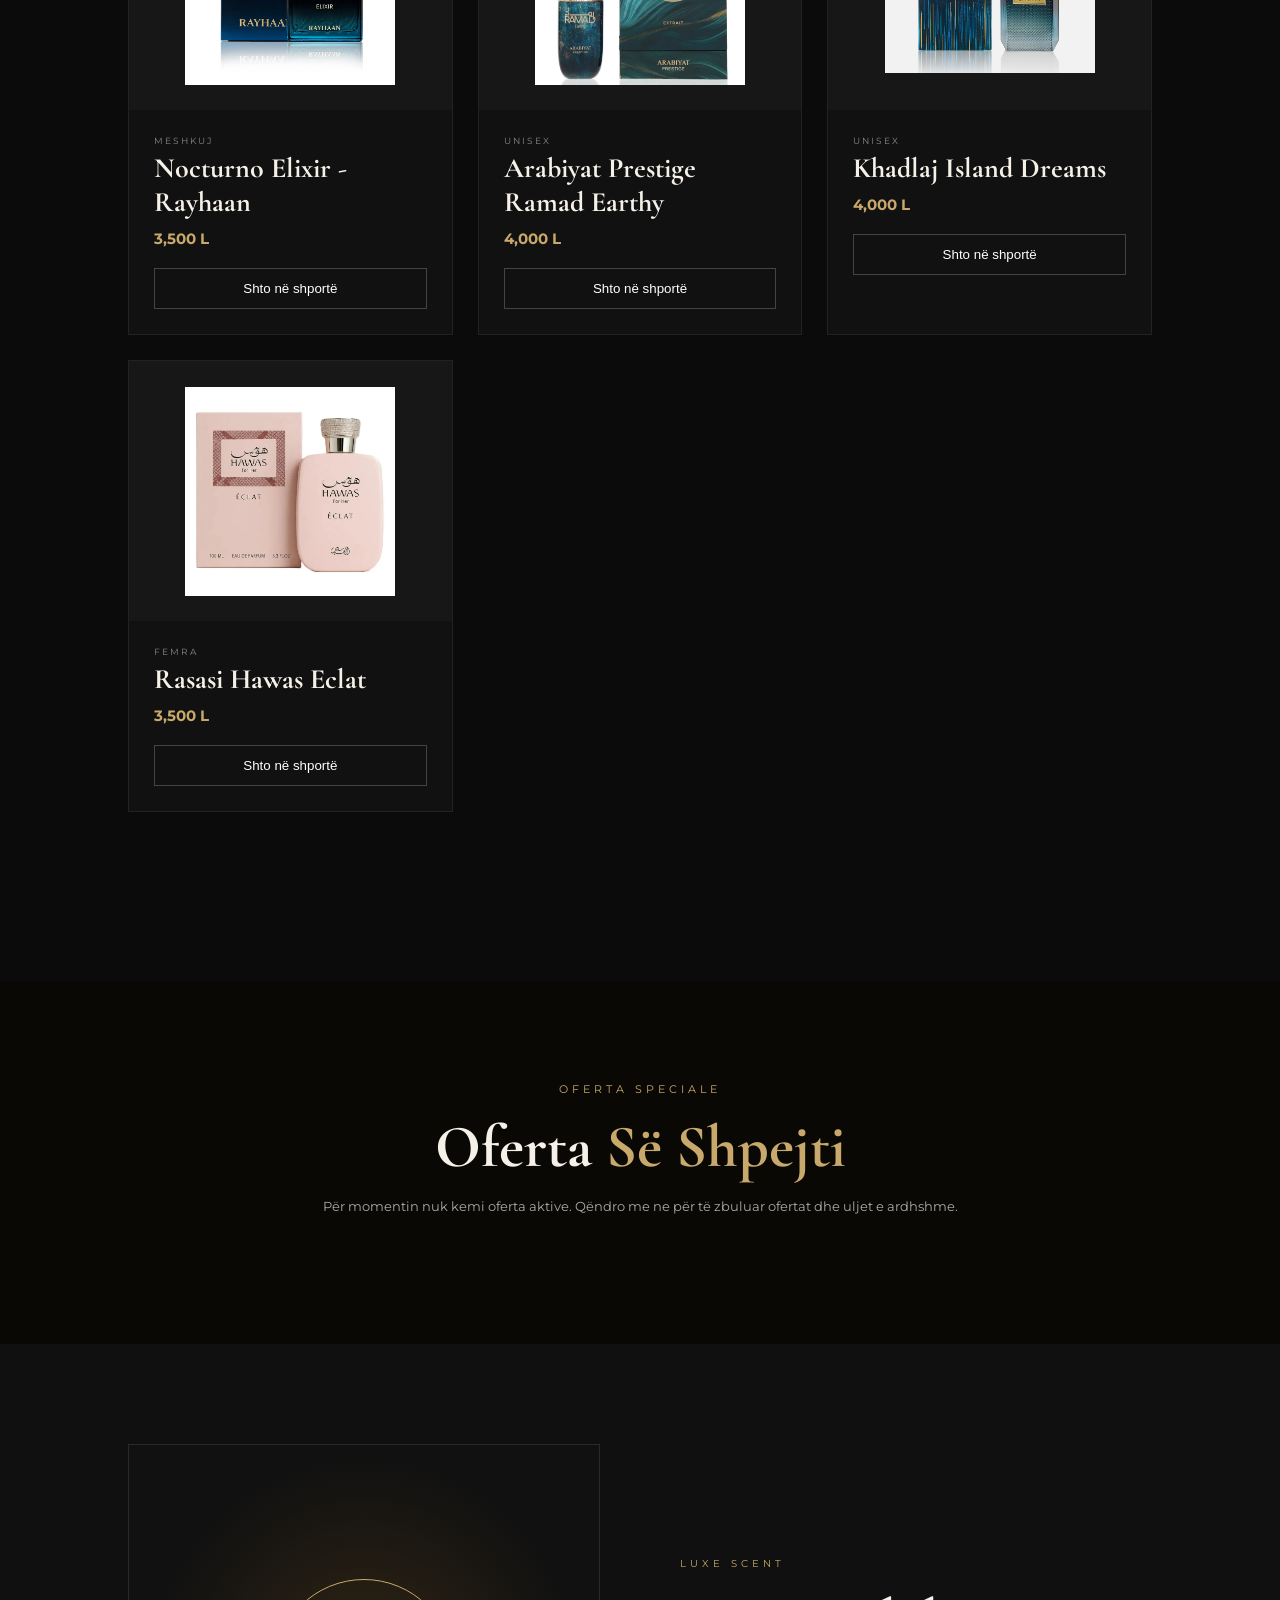
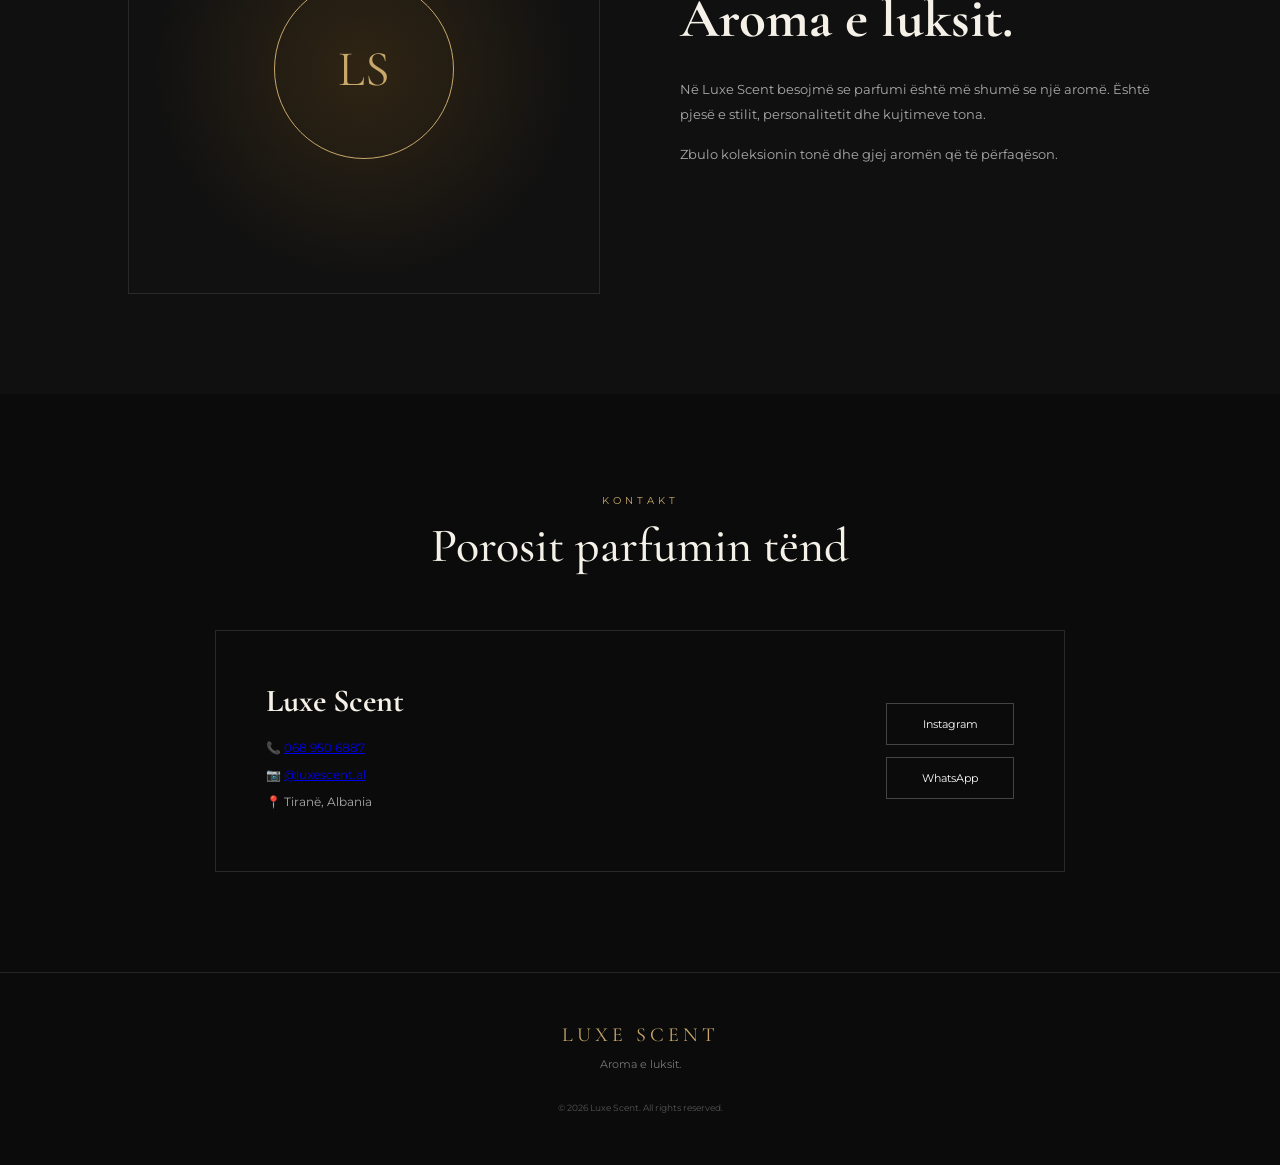
==== commit 7cc3e6de: "Add files via upload" ====
--- a/index.html
+++ b/index.html
@@ -28,25 +28,38 @@
 
         <nav class="navbar">
             <a href="#">Kryefaqja</a>
+
             <div class="nav-dropdown">
-                <a href="#perfumes" class="nav-dropdown-toggle">
+
+                <button type="button"
+                        class="nav-dropdown-toggle"
+                        aria-expanded="false">
                     Parfumet
-                </a>
-
-            <button type="button" class="nav-dropdown-toggle" aria-expanded="false">
-                    Parfumet
-            </button>
-                <a href="#perfumes" class="nav-category-filter" data-category="FEMRA">
-                    Për femra
-                </a>
-                <a href="#perfumes" class="nav-category-filter" data-category="MESHKUJ">
-                    Për meshkuj
-                </a>
-                <a href="#perfumes" class="nav-category-filter" data-category="UNISEX">
-                    Unisex
-                </a>
-            </div>
-        </div>
+                </button>
+
+                <div class="dropdown-menu">
+
+                    <a href="#perfumes"
+                        class="nav-category-filter"
+                        data-category="FEMRA">
+                        Për femra
+                    </a>
+
+                    <a href="#perfumes"
+                        class="nav-category-filter"
+                        data-category="MESHKUJ">
+                        Për meshkuj
+                    </a>
+
+                    <a href="#perfumes"
+                        class="nav-category-filter"
+                        data-category="UNISEX">
+                        Unisex
+                    </a>
+
+                </div>
+            </div>
+
             <a href="#offers">Ofertat</a>
             <a href="#about">Rreth Nesh</a>
             <a href="#contact">Kontakt</a>
--- a/style.css
+++ b/style.css
@@ -1597,4 +1597,4 @@
 
 .dropdown-menu {
     z-index: 1001;
-}+}
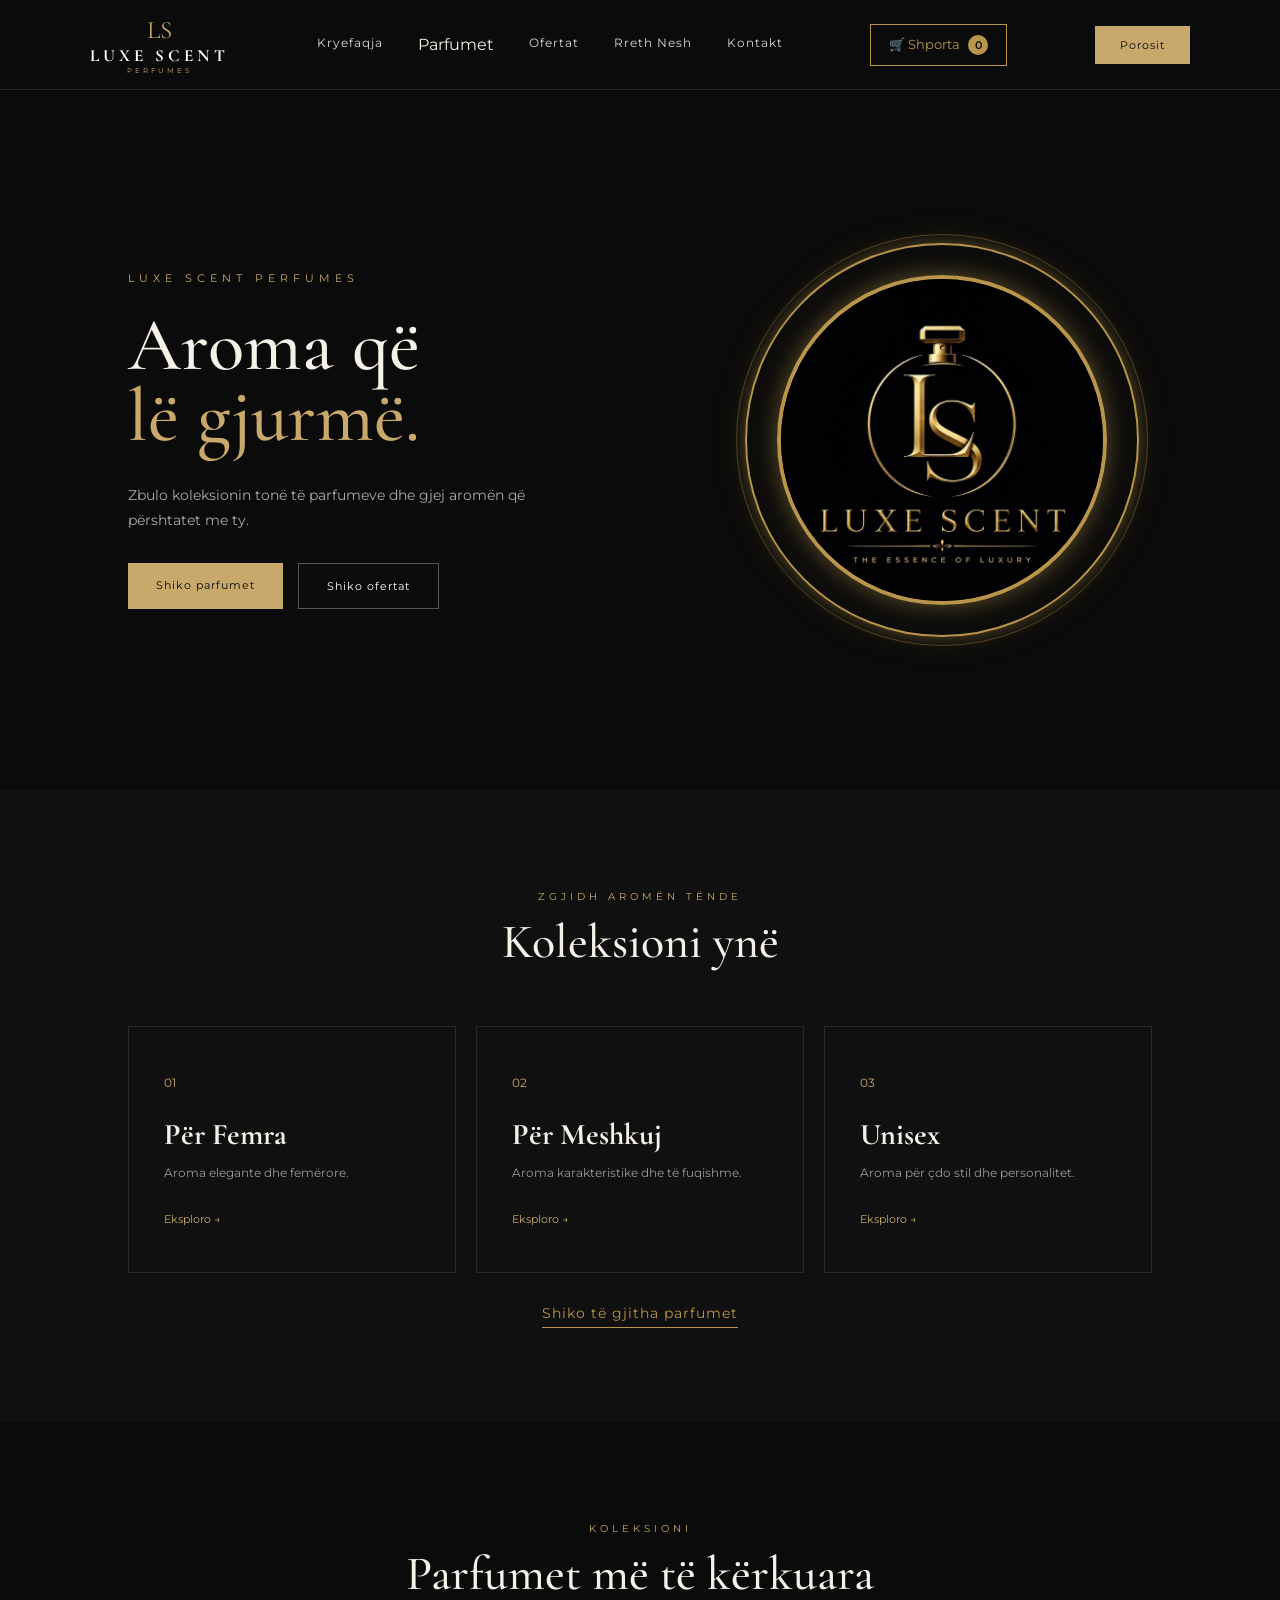
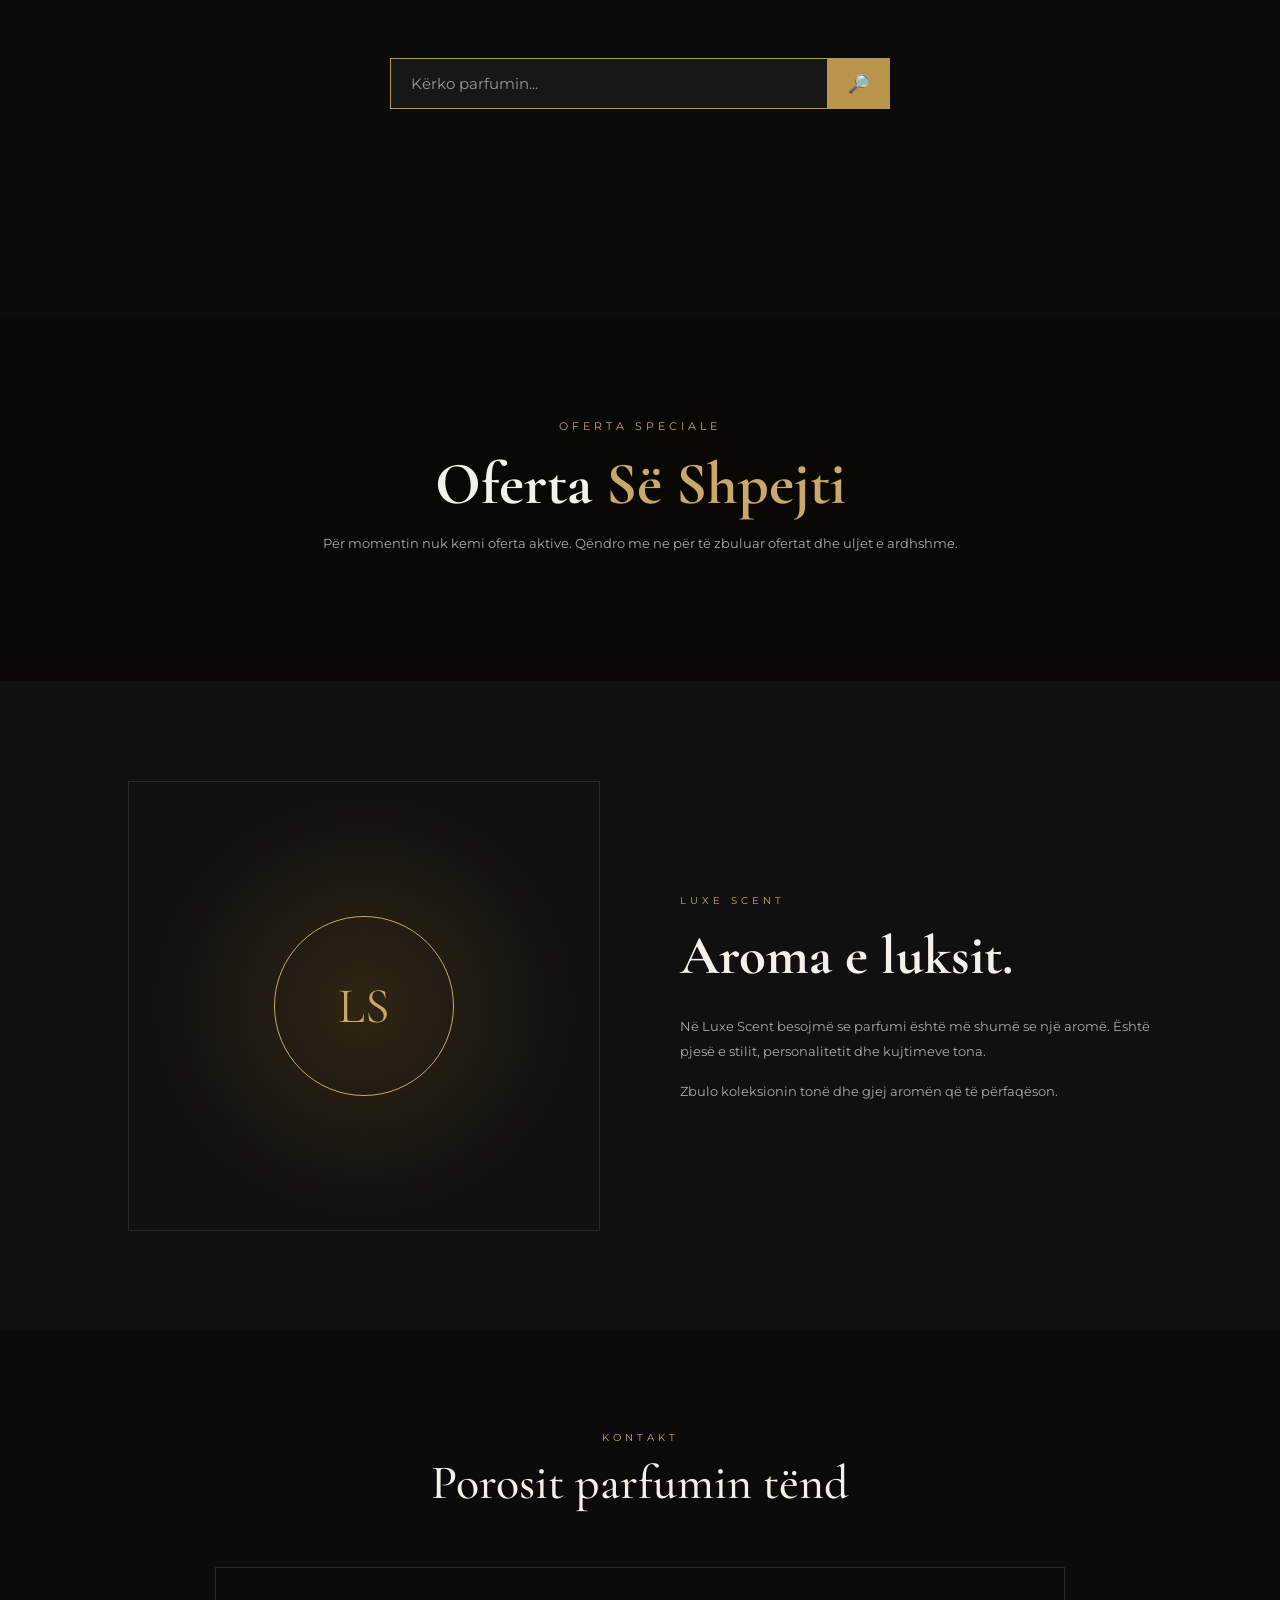
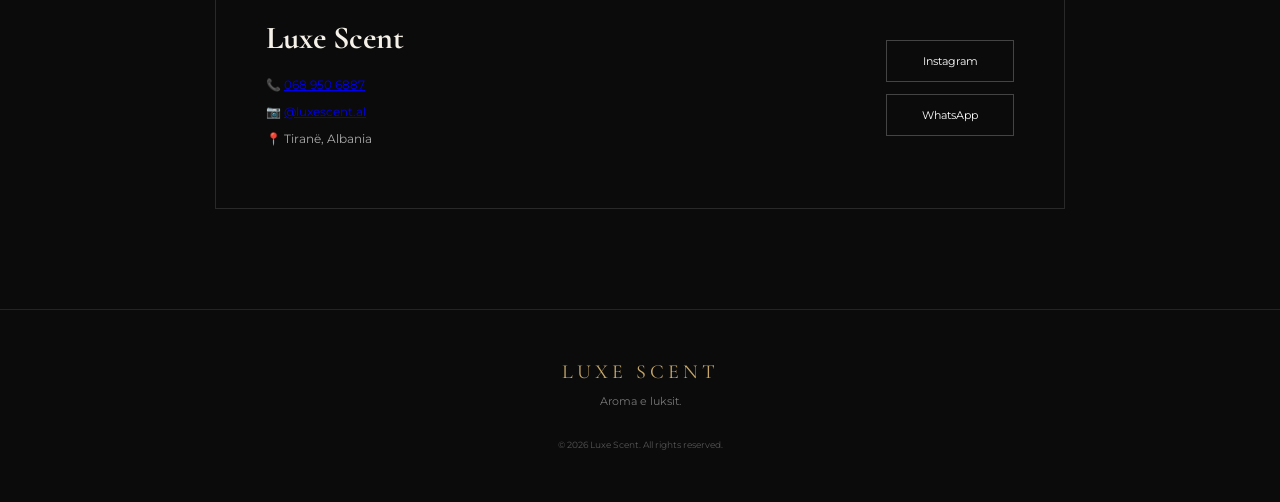
==== commit d26c8197: "Add files via upload" ====
--- a/index.html
+++ b/index.html
@@ -188,705 +188,7 @@
 
             </div>
 
-            <div class="product-container">
-
-                <div class="product-card">
-                    <div class="product-image">
-                        <img src="images/9amdive.jpg" alt="9 AM DIVE by Afnan">
-                    </div>
-                    <div class="product-info">
-                        <p class="category">UNISEX</p>
-                        <h3>9 AM DIVE by Afnan</h3>
-                        <strong>4,500 L</strong>
-                        <button class="add-to-cart">Shto në shportë</button>    
-                    </div>
-                </div>
-
-                <div class="product-card">
-                    <div class="product-image">
-                        <img src="images/9ampour.jpg" alt="9 AM POUR FEMME by Afnan">
-                    </div>
-                    <div class="product-info">
-                        <p class="category">FEMRA</p>
-                        <h3>9 AM POUR FEMME by Afnan</h3>
-                        <strong>4,500 L</strong>
-                        <button class="add-to-cart">Shto në shportë</button>
-                    </div>
-                </div>
-
-                <div class="product-card">
-                    <div class="product-image">
-                        <img src="images/9pmelixir.jpg" alt="9 PM ELIXIR by Afnan">
-                    </div>
-                    <div class="product-info">
-                        <p class="category">UNISEX</p>
-                        <h3>9 PM ELIXIR by Afnan</h3>
-                        <strong>6,500 L</strong>
-                        <button class="add-to-cart">Shto në shportë</button>
-                    </div>
-                </div>
-
-                <div class="product-card">
-                    <div class="product-image">
-                        <img src="images/aquacita.jpg" alt="RAYHAAN AQUACITA by Rayhaan">
-                    </div>
-                    <div class="product-info">
-                        <p class="category">UNISEX</p>
-                        <h3>RAYHAAN AQUACITA by Rayhaan</h3>
-                        <strong>3,500 L</strong>
-                        <button class="add-to-cart">Shto në shportë</button>
-                    </div>
-                </div>
-
-                <div class="product-card">
-                    <div class="product-image">
-                        <img src="images/asadelixir.jpg" alt="ASAD ELIXIR by Lattafa">
-                    </div>
-                    <div class="product-info">
-                        <p class="category">MESHKUJ</p>
-                        <h3>ASAD ELIXIR by Lattafa</h3>
-                        <strong>4,500 L</strong>
-                        <button class="add-to-cart">Shto në shportë</button>
-                    </div>
-                </div>
-
-                <div class="product-card">
-                    <div class="product-image">
-                        <img src="images/bourbon.jpg" alt="ASAD BOURBON by Lattafa">
-                    </div>
-                    <div class="product-info">
-                        <p class="category">MESHKUJ</p>
-                        <h3>ASAD BOURBON by Lattafa</h3>
-                        <strong>3,500 L</strong>
-                        <button class="add-to-cart">Shto në shportë</button>
-                    </div>
-                </div>
-                
-                <div class="product-card">
-                    <div class="product-image">
-                        <img src="images/diva.jpg" alt="HAWAS DIVA by Rasasi">
-                    </div>
-                    <div class="product-info">
-                        <p class="category">FEMRA</p>
-                        <h3>HAWAS DIVA by Rasasi</h3>
-                        <strong>3,500 L</strong>
-                        <button class="add-to-cart">Shto në shportë</button>
-                    </div>
-                </div>
-
-                <div class="product-card">
-                    <div class="product-image">
-                        <img src="images/dukhan.jpg" alt="KHAMRAH DUKHAN by Lattafa">
-                    </div>
-                    <div class="product-info">
-                        <p class="category">UNISEX</p>
-                        <h3>KHAMRAH DUKHAN by Lattafa</h3>
-                        <strong>4,500 L</strong>
-                        <button class="add-to-cart">Shto në shportë</button>    
-                    </div>
-                </div>
-
-                <div class="product-card">
-                    <div class="product-image">
-                        <img src="images/eclaire.jpg" alt="ECLAIRE by Lattafa">
-                    </div>
-                    <div class="product-info">
-                        <p class="category">FEMRA</p>
-                        <h3>ECLAIRE by Lattafa</h3>
-                        <strong>4,500 L</strong>
-                        <button class="add-to-cart">Shto në shportë</button>    
-                    </div>
-                </div>
-
-                <div class="product-card">
-                    <div class="product-image">
-                        <img src="images/fakharblack.jpg" alt="FAKHAR BLACK by Lattafa">
-                    </div>
-                    <div class="product-info">
-                        <p class="category">MESHKUJ</p>
-                        <h3>FAKHAR BLACK by Lattafa</h3>
-                        <strong>3,500 L</strong>
-                        <button class="add-to-cart">Shto në shportë</button>    
-                    </div>
-                </div>
-
-                <div class="product-card">
-                    <div class="product-image">
-                        <img src="images/fire.jpg" alt="HAWAS FIRE by Rasasi">
-                    </div>
-                    <div class="product-info">
-                        <p class="category">UNISEX</p>
-                        <h3>HAWAS FIRE by Rasasi</h3>
-                        <strong>6,000 L</strong>
-                        <button class="add-to-cart">Shto në shportë</button>    
-                    </div>
-                </div>
-
-                <div class="product-card">
-                    <div class="product-image">
-                        <img src="images/flames.jpg" alt="RiiFFS FREEZE IN FLAMES">
-                    </div>
-                    <div class="product-info">
-                        <p class="category">UNISEX</p>
-                        <h3>RiiFFS FREEZE IN FLAMES</h3>
-                        <strong>5,000 L</strong>
-                        <button class="add-to-cart">Shto në shportë</button>    
-                    </div>
-                </div>
-
-                <div class="product-card">
-                    <div class="product-image">
-                        <img src="images/freeze.jpg" alt="FREEZE by RiiFFS">
-                    </div>
-                    <div class="product-info">
-                        <p class="category">UNISEX</p>
-                        <h3>FREEZE by RiiFFS</h3>
-                        <strong>4,000 L</strong>
-                        <button class="add-to-cart">Shto në shportë</button>    
-                    </div>
-                </div>
-
-                <div class="product-card">
-                    <div class="product-image">
-                        <img src="images/hawasice.jpg" alt="HAWAS ICE by Rasasi">
-                    </div>
-                    <div class="product-info">
-                        <p class="category">MESHKUJ</p>
-                        <h3>HAWAS ICE by Rasasi</h3>
-                        <strong>5,000 L</strong>
-                        <button class="add-to-cart">Shto në shportë</button>    
-                    </div>
-                </div>
-
-                <div class="product-card">
-                    <div class="product-image">
-                        <img src="images/hawaspink.jpg" alt="HAWAS PINK by Rasasi">
-                    </div>
-                    <div class="product-info">
-                        <p class="category">FEMRA</p>
-                        <h3>HAWAS PINK by Rasasi</h3>
-                        <strong>4,500 L</strong>
-                        <button class="add-to-cart">Shto në shportë</button>    
-                    </div>
-                </div>
-
-                <div class="product-card">
-                    <div class="product-image">
-                        <img src="images/khamrah.jpg" alt="KHAMRAH by Lattafa">
-                    </div>
-                    <div class="product-info">
-                        <p class="category">UNISEX</p>
-                        <h3>KHAMRAH by Lattafa</h3>
-                        <strong>4,500 L</strong>
-                        <button class="add-to-cart">Shto në shportë</button>    
-                    </div>
-                </div>
-
-                <div class="product-card">
-                    <div class="product-image">
-                        <img src="images/kiss.jpg" alt="KISS BY Rayhaan">
-                    </div>
-                    <div class="product-info">
-                        <p class="category">FEMRA</p>
-                        <h3>KISS by Rayhaan</h3>
-                        <strong>3,500 L</strong>
-                        <button class="add-to-cart">Shto në shportë</button>    
-                    </div>
-                </div>
-
-                <div class="product-card">
-                    <div class="product-image">
-                        <img src="images/mandarin.jpg" alt="ODYSSEY MANDARIN SKY by Armaf">
-                    </div>
-                    <div class="product-info">
-                        <p class="category">MESHKUJ</p>
-                        <h3>ODYSSEY MANDARIN SKY by Armaf</h3>
-                        <strong>4,500 L</strong>
-                        <button class="add-to-cart">Shto në shportë</button>    
-                    </div>
-                </div>
-
-                <div class="product-card">
-                    <div class="product-image">
-                        <img src="images/mandarinelixir.jpg" alt="ODYSSEY MANDARIN SKY ELIXIR by Armaf">
-                    </div>
-                    <div class="product-info">
-                        <p class="category">UNISEX</p>
-                        <h3>ODYSSEY MANDARIN SKY ELIXIR by Armaf</h3>
-                        <strong>4,000 L</strong>
-                        <button class="add-to-cart">Shto në shportë</button>    
-                    </div>
-                </div>
-
-                <div class="product-card">
-                    <div class="product-image">
-                        <img src="images/marwa.jpg" alt="MARWA by Arabiyat Prestige">
-                    </div>
-                    <div class="product-info">
-                        <p class="category">UNISEX</p>
-                        <h3>MARWA by Arabiyat Prestige</h3>
-                        <strong>5,000 L</strong>
-                        <button class="add-to-cart">Shto në shportë</button>    
-                    </div>
-                </div>
-
-                <div class="product-card">
-                    <div class="product-image">
-                        <img src="images/mineralegold.jpg" alt="MINERALE GOLD by Maison Alhambra">
-                    </div>
-                    <div class="product-info">
-                        <p class="category">UNISEX</p>
-                        <h3>MINERALE GOLD by Maison Alhambra</h3>
-                        <strong>3,000 L</strong>
-                        <button class="add-to-cart">Shto në shportë</button>    
-                    </div>
-                </div>
-
-                <div class="product-card">
-                    <div class="product-image">
-                        <img src="images/naturalforest.jpg" alt="NATURAL FOREST by Al Haramain">
-                    </div>
-                    <div class="product-info">
-                        <p class="category">UNISEX</p>
-                        <h3>NATURAL FOREST by Al Haramain</h3>
-                        <strong>9,000 L</strong>
-                        <button class="add-to-cart">Shto në shportë</button>    
-                    </div>
-                </div>
-
-                <div class="product-card">
-                    <div class="product-image">
-                        <img src="images/newyork.jpg" alt="NEW YORK - THE CITY OF DREAMS by Lattafa Pride">
-                    </div>
-                    <div class="product-info">
-                        <p class="category">UNISEX</p>
-                        <h3>NEW YORK - THE CITY OF DREAMS by Lattafa Pride</h3>
-                        <strong>4,000 L</strong>
-                        <button class="add-to-cart">Shto në shportë</button>    
-                    </div>
-                </div>
-
-                <div class="product-card">
-                    <div class="product-image">
-                        <img src="images/odysseyaqua.jpg" alt="ODYSSEY AQUA by Armaf">
-                    </div>
-                    <div class="product-info">
-                        <p class="category">MESHKUJ</p>
-                        <h3>ODYSSEY AQUA by Armaf</h3>
-                        <strong>4,000 L</strong>
-                        <button class="add-to-cart">Shto në shportë</button>    
-                    </div>
-                </div>
-
-                <div class="product-card">
-                    <div class="product-image">
-                        <img src="images/pinkpop.jpg" alt="ODYSSEY PINK POP by Armaf">
-                    </div>
-                    <div class="product-info">
-                        <p class="category">FEMRA</p>
-                        <h3>ODYSSEY PINK POP by Armaf</h3>
-                        <strong>4,000 L</strong>
-                        <button class="add-to-cart">Shto në shportë</button>    
-                    </div>
-                </div>
-
-                <div class="product-card">
-                    <div class="product-image">
-                        <img src="images/qahwa.jpg" alt="KHAMRAH QAHWA by Lattafa">
-                    </div>
-                    <div class="product-info">
-                        <p class="category">UNISEX</p>
-                        <h3>KHAMRAH QAHWA by Lattafa</h3>
-                        <strong>4,500 L</strong>
-                        <button class="add-to-cart">Shto në shportë</button>    
-                    </div>
-                </div>
-
-                <div class="product-card">
-                    <div class="product-image">
-                        <img src="images/queen.jpg" alt="QUEEN OF ARABIA by Lattafa">
-                    </div>
-                    <div class="product-info">
-                        <p class="category">FEMRA</p>
-                        <h3>QUEEN OF ARABIA by Lattafa</h3>
-                        <strong>6,500 L</strong>
-                        <button class="add-to-cart">Shto në shportë</button>   
-                    </div>
-                </div>
-
-                <div class="product-card">
-                    <div class="product-image">
-                        <img src="images/rayhaanelixir.jpg" alt="RAYHAAN ELIXIR by Rayhaan">
-                    </div>
-                    <div class="product-info">
-                        <p class="category">MESHKUJ</p>
-                        <h3>RAYHAAN ELIXIR by Rayhaan</h3>
-                        <strong>3,000 L</strong>
-                        <button class="add-to-cart">Shto në shportë</button>   
-                    </div>
-                </div>
-
-                <div class="product-card">
-                    <div class="product-image">
-                        <img src="images/safa.jpg" alt="SAFA by Arabiyat Prestige">
-                    </div>
-                    <div class="product-info">
-                        <p class="category">FEMRA</p>
-                        <h3>SAFA by Arabiyat Prestige</h3>
-                        <strong>5,000 L</strong>
-                        <button class="add-to-cart">Shto në shportë</button> 
-                    </div>
-                </div>
-
-                <div class="product-card">
-                    <div class="product-image">
-                        <img src="images/shadow.jpg" alt="SHIYAAKA SHADOW by Khadlaj">
-                    </div>
-                    <div class="product-info">
-                        <p class="category">MESHKUJ</p>
-                        <h3>SHIYAAKA SHADOW by Khadlaj</h3>
-                        <strong>3,500 L</strong>
-                        <button class="add-to-cart">Shto në shportë</button>
-                    </div>
-                </div>
-
-                <div class="product-card">
-                    <div class="product-image">
-                        <img src="images/shiyaakasky.jpg" alt="SHIYAAKA SKY by Khadlaj">
-                    </div>
-                    <div class="product-info">
-                        <p class="category">MESHKUJ</p>
-                        <h3>SHIYAAKA SKY by Khadlaj</h3>
-                        <strong>4,000 L</strong>
-                        <button class="add-to-cart">Shto në shportë</button> 
-                    </div>
-                </div>
-
-                <div class="product-card">
-                    <div class="product-image">
-                        <img src="images/universe.jpg" alt="ART OF UNIVERSE by Lattafa">
-                    </div>
-                    <div class="product-info">
-                        <p class="category">MESHKUJ</p>
-                        <h3>ART OF UNIVERSE by Lattafa</h3>
-                        <strong>6,000 L</strong>
-                        <button class="add-to-cart">Shto në shportë</button> 
-                    </div>
-                </div>
-
-                <div class="product-card">
-                    <div class="product-image">
-                        <img src="images/yaracandy.jpg" alt="YARA CANDY by Lattafa">
-                    </div>
-                    <div class="product-info">
-                        <p class="category">FEMRA</p>
-                        <h3>YARA CANDY by Lattafa</h3>
-                        <strong>3,500 L</strong>
-                        <button class="add-to-cart">Shto në shportë</button>    
-                    </div>
-                </div>
-
-                <div class="product-card">
-                    <div class="product-image">
-                        <img src="images/yaraelixir.jpg" alt="YARA ELIXIR by Lattafa">
-                    </div>
-                    <div class="product-info">
-                        <p class="category">FEMRA</p>
-                        <h3>YARA ELIXIR by Lattafa</h3>
-                        <strong>4,500 L</strong>
-                        <button class="add-to-cart">Shto në shportë</button>    
-                    </div>
-                </div>
-
-                <div class="product-card">
-                    <div class="product-image">
-                        <img src="images/yaramoi.jpg" alt="YARA MOI by Lattafa">
-                    </div>
-                    <div class="product-info">
-                        <p class="category">FEMRA</p>
-                        <h3>YARA MOI by Lattafa</h3>
-                        <strong>3,500 L</strong>
-                        <button class="add-to-cart">Shto në shportë</button>    
-                    </div>
-                </div>
-
-                <div class="product-card">
-                    <div class="product-image">
-                        <img src="images/yaratous.jpg" alt="YARA TOUS by Lattafa">
-                    </div>
-                    <div class="product-info">
-                        <p class="category">FEMRA</p>
-                        <h3>YARA TOUS by Lattafa</h3>
-                        <strong>3,500 L</strong>
-                        <button class="add-to-cart">Shto në shportë</button>   
-                    </div>
-                </div>
-
-                <div class="product-card">
-                    <div class="product-image">
-                        <img src="images/zanzibar.jpg" alt="ASAD ZANZIBAR by Lattafa">
-                    </div>
-                    <div class="product-info">
-                        <p class="category">MESHKUJ</p>
-                        <h3>ASAD ZANZIBAR by Lattafa</h3>
-                        <strong>3,500 L</strong>
-                        <button class="add-to-cart">Shto në shportë</button>   
-                    </div>
-                </div>
-
-                <div class="product-card">
-                    <div class="product-image">
-                        <img src="images/momento.jpg" alt="Momento by Riiffs">
-                    </div>
-                    <div class="product-info">
-                        <p class="category">UNISEX</p>
-                        <h3>Momento by Riiffs</h3>
-                        <strong>4,500 L</strong>
-                        <button class="add-to-cart">Shto në shportë</button>
-                    </div>
-                </div>
-
-                <div class="product-card">
-                    <div class="product-image">
-                        <img src="images/lavagold.jpg" alt="Rasasi Hawas Lava Gold">
-                    </div>
-                    <div class="product-info">
-                        <p class="category">MESHKUJ</p>
-                        <h3>Rasasi Hawas Lava Gold</h3>
-                        <strong>4,500 L</strong>
-                        <button class="add-to-cart">Shto në shportë</button>
-                    </div>
-                </div>
-
-                <div class="product-card">
-                    <div class="product-image">
-                        <img src="images/goldedition.jpg" alt="Al Haramain Amber Oud Gold Edition">
-                    </div>
-                    <div class="product-info">
-                        <p class="category">UNISEX</p>
-                        <h3>Al Haramain Amber Oud Gold Edition</h3>
-                        <strong>7,000 L</strong>
-                        <button class="add-to-cart">Shto në shportë</button>
-                    </div>
-                </div>
-
-                <div class="product-card">
-                    <div class="product-image">
-                        <img src="images/badee.jpg" alt="Lattafa Badee Al Oud Amethyst Fusion">
-                    </div>
-                    <div class="product-info">
-                        <p class="category">UNISEX</p>
-                        <h3>Lattafa Badee Al Oud Amethyst Fusion</h3>
-                        <strong>4,000 L</strong>
-                        <button class="add-to-cart">Shto në shportë</button>
-                    </div>
-                </div>
-
-                <div class="product-card">
-                    <div class="product-image">
-                        <img src="images/alnoor.jpg" alt="Arabiyat Prestige - Al Noor">
-                    </div>
-                    <div class="product-info">
-                        <p class="category">UNISEX</p>
-                        <h3>Arabiyat Prestige - Al Noor</h3>
-                        <strong>5,000 L</strong>
-                        <button class="add-to-cart">Shto në shportë</button>
-                    </div>
-                </div>
-
-                <div class="product-card">
-                    <div class="product-image">
-                        <img src="images/golddigger.jpg" alt="Rasasi Hawas Gold Digger">
-                    </div>
-                    <div class="product-info">
-                        <p class="category">MESHKUJ</p>
-                        <h3>Rasasi Hawas Gold Digger</h3>
-                        <strong>4,500 L</strong>
-                        <button class="add-to-cart">Shto në shportë</button>
-                    </div>
-                </div>
-
-                <div class="product-card">
-                    <div class="product-image">
-                        <img src="images/thunder.jpg" alt="Rasasi Hawas Thunder">
-                    </div>
-                    <div class="product-info">
-                        <p class="category">MESHKUJ</p>
-                        <h3>Rasasi Hawas Thunder</h3>
-                        <strong>4,500 L</strong>
-                        <button class="add-to-cart">Shto në shportë</button>
-                    </div>
-                </div>
-
-                <div class="product-card">
-                    <div class="product-image">
-                        <img src="images/reina.jpg" alt="Rasasi Hawas Reina">
-                    </div>
-                    <div class="product-info">
-                        <p class="category">FEMRA</p>
-                        <h3>Rasasi Hawas Reina</h3>
-                        <strong>4,500 L</strong>
-                        <button class="add-to-cart">Shto në shportë</button>
-                    </div>
-                </div>
-
-                <div class="product-card">
-                    <div class="product-image">
-                        <img src="images/uhud.jpg" alt="Arabiyat Prestige - Uhud">
-                    </div>
-                    <div class="product-info">
-                        <p class="category">UNISEX</p>
-                        <h3>Arabiyat Prestige - Uhud</h3>
-                        <strong>5,000 L</strong>
-                        <button class="add-to-cart">Shto në shportë</button>
-                    </div>
-                </div>
-
-                <div class="product-card">
-                    <div class="product-image">
-                        <img src="images/fakharwomen.jpg" alt="Fakhar Women">
-                    </div>
-                    <div class="product-info">
-                        <p class="category">FEMRA</p>
-                        <h3>Fakhar Women</h3>
-                        <strong>3,500 L</strong>
-                        <button class="add-to-cart">Shto në shportë</button>
-                    </div>
-                </div>
-
-                <div class="product-card">
-                    <div class="product-image">
-                        <img src="images/niche.jpg" alt="Lattafa Niche Emarati Khanjar">
-                    </div>
-                    <div class="product-info">
-                        <p class="category">UNISEX</p>
-                        <h3>Lattafa Niche Emarati Khanjar</h3>
-                        <strong>6,000 L</strong>
-                        <button class="add-to-cart">Shto në shportë</button>
-                    </div>
-                </div>
-
-                <div class="product-card">
-                    <div class="product-image">
-                        <img src="images/glory.jpg" alt="Badee Al Oud - Oud for Glory">
-                    </div>
-                    <div class="product-info">
-                        <p class="category">UNISEX</p>
-                        <h3>Badee Al Oud - Oud for Glory</h3>
-                        <strong>4,000 L</strong>
-                        <button class="add-to-cart">Shto në shportë</button>
-                    </div>
-                </div>
-
-                <div class="product-card">
-                    <div class="product-image">
-                        <img src="images/paris.jpg" alt="Lattafa Pride Love in Paris">
-                    </div>
-                    <div class="product-info">
-                        <p class="category">UNISEX</p>
-                        <h3>Lattafa Pride Love in Paris</h3>
-                        <strong>4,000 L</strong>
-                        <button class="add-to-cart">Shto në shportë</button>
-                    </div>
-                </div>
-
-                <div class="product-card">
-                    <div class="product-image">
-                        <img src="images/bella.jpg" alt="Glacier Bella">
-                    </div>
-                    <div class="product-info">
-                        <p class="category">FEMRA</p>
-                        <h3>Glacier Bella</h3>
-                        <strong>3,000 L</strong>
-                        <button class="add-to-cart">Shto në shportë</button>
-                    </div>
-                </div>
-
-                <div class="product-card">
-                    <div class="product-image">
-                        <img src="images/mango.jpg" alt="Odyssey Go Mango">
-                    </div>
-                    <div class="product-info">
-                        <p class="category">UNISEX</p>
-                        <h3>Odyssey Go Mango</h3>
-                        <strong>4,000 L</strong>
-                        <button class="add-to-cart">Shto në shportë</button>
-                    </div>
-                </div>
-
-                <div class="product-card">
-                    <div class="product-image">
-                        <img src="images/aoud.jpg" alt="Odyssey Aoud">
-                    </div>
-                    <div class="product-info">
-                        <p class="category">MESHKUJ</p>
-                        <h3>Odyssey Aoud</h3>
-                        <strong>4,000 L</strong>
-                        <button class="add-to-cart">Shto në shportë</button>
-                    </div>
-                </div>
-
-                <div class="product-card">
-                    <div class="product-image">
-                        <img src="images/marshmallow.jpg" alt="Odyssey Marshmallow">
-                    </div>
-                    <div class="product-info">
-                        <p class="category">UNISEX</p>
-                        <h3>Odyssey Marshmallow</h3>
-                        <strong>4,000 L</strong>
-                        <button class="add-to-cart">Shto në shportë</button>
-                    </div>
-                </div>
-
-                <div class="product-card">
-                    <div class="product-image">
-                        <img src="images/nocturno.jpg" alt="Nocturno Elixir - Rayhaan">
-                    </div>
-                    <div class="product-info">
-                        <p class="category">MESHKUJ</p>
-                        <h3>Nocturno Elixir - Rayhaan</h3>
-                        <strong>3,500 L</strong>
-                        <button class="add-to-cart">Shto në shportë</button>
-                    </div>
-                </div>
-
-                <div class="product-card">
-                    <div class="product-image">
-                        <img src="images/ramad.jpg" alt="Arabiyat Prestige Ramad Earthy">
-                    </div>
-                    <div class="product-info">
-                        <p class="category">UNISEX</p>
-                        <h3>Arabiyat Prestige Ramad Earthy</h3>
-                        <strong>4,000 L</strong>
-                        <button class="add-to-cart">Shto në shportë</button>
-                    </div>
-                </div>
-
-                <div class="product-card">
-                    <div class="product-image">
-                        <img src="images/dreams.jpg" alt="Khadlaj Island Dreams">
-                    </div>
-                    <div class="product-info">
-                        <p class="category">UNISEX</p>
-                        <h3>Khadlaj Island Dreams</h3>
-                        <strong>4,000 L</strong>
-                        <button class="add-to-cart">Shto në shportë</button>
-                    </div>
-                </div>
-
-                <div class="product-card">
-                    <div class="product-image">
-                        <img src="images/eclatwomen.jpg" alt="Rasasi Hawas Eclat">
-                    </div>
-                    <div class="product-info">
-                        <p class="category">FEMRA</p>
-                        <h3>Rasasi Hawas Eclat</h3>
-                        <strong>3,500 L</strong>
-                        <button class="add-to-cart">Shto në shportë</button>
-                    </div>
-                </div>
-
-            </div>
+            <div class="product-container"></div>
 
             <div class="pagination" id="pagination"></div>
 
